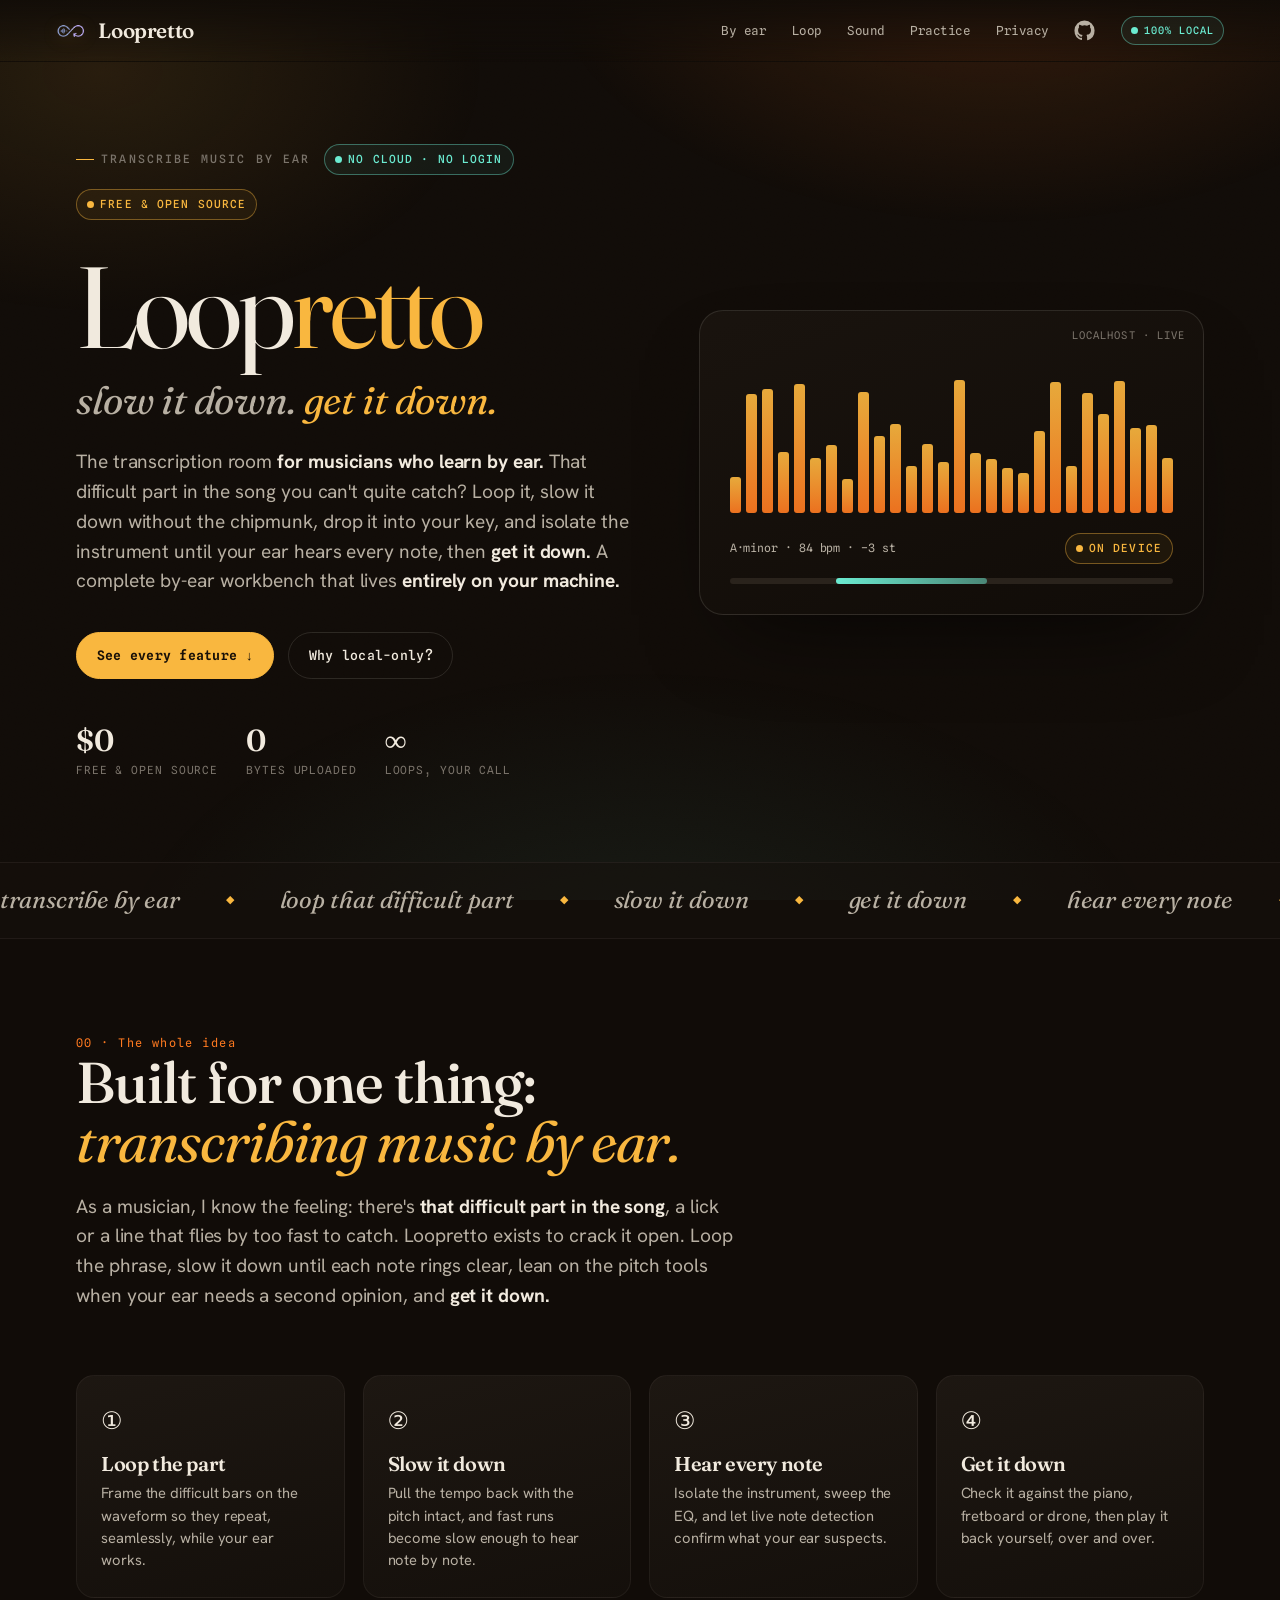
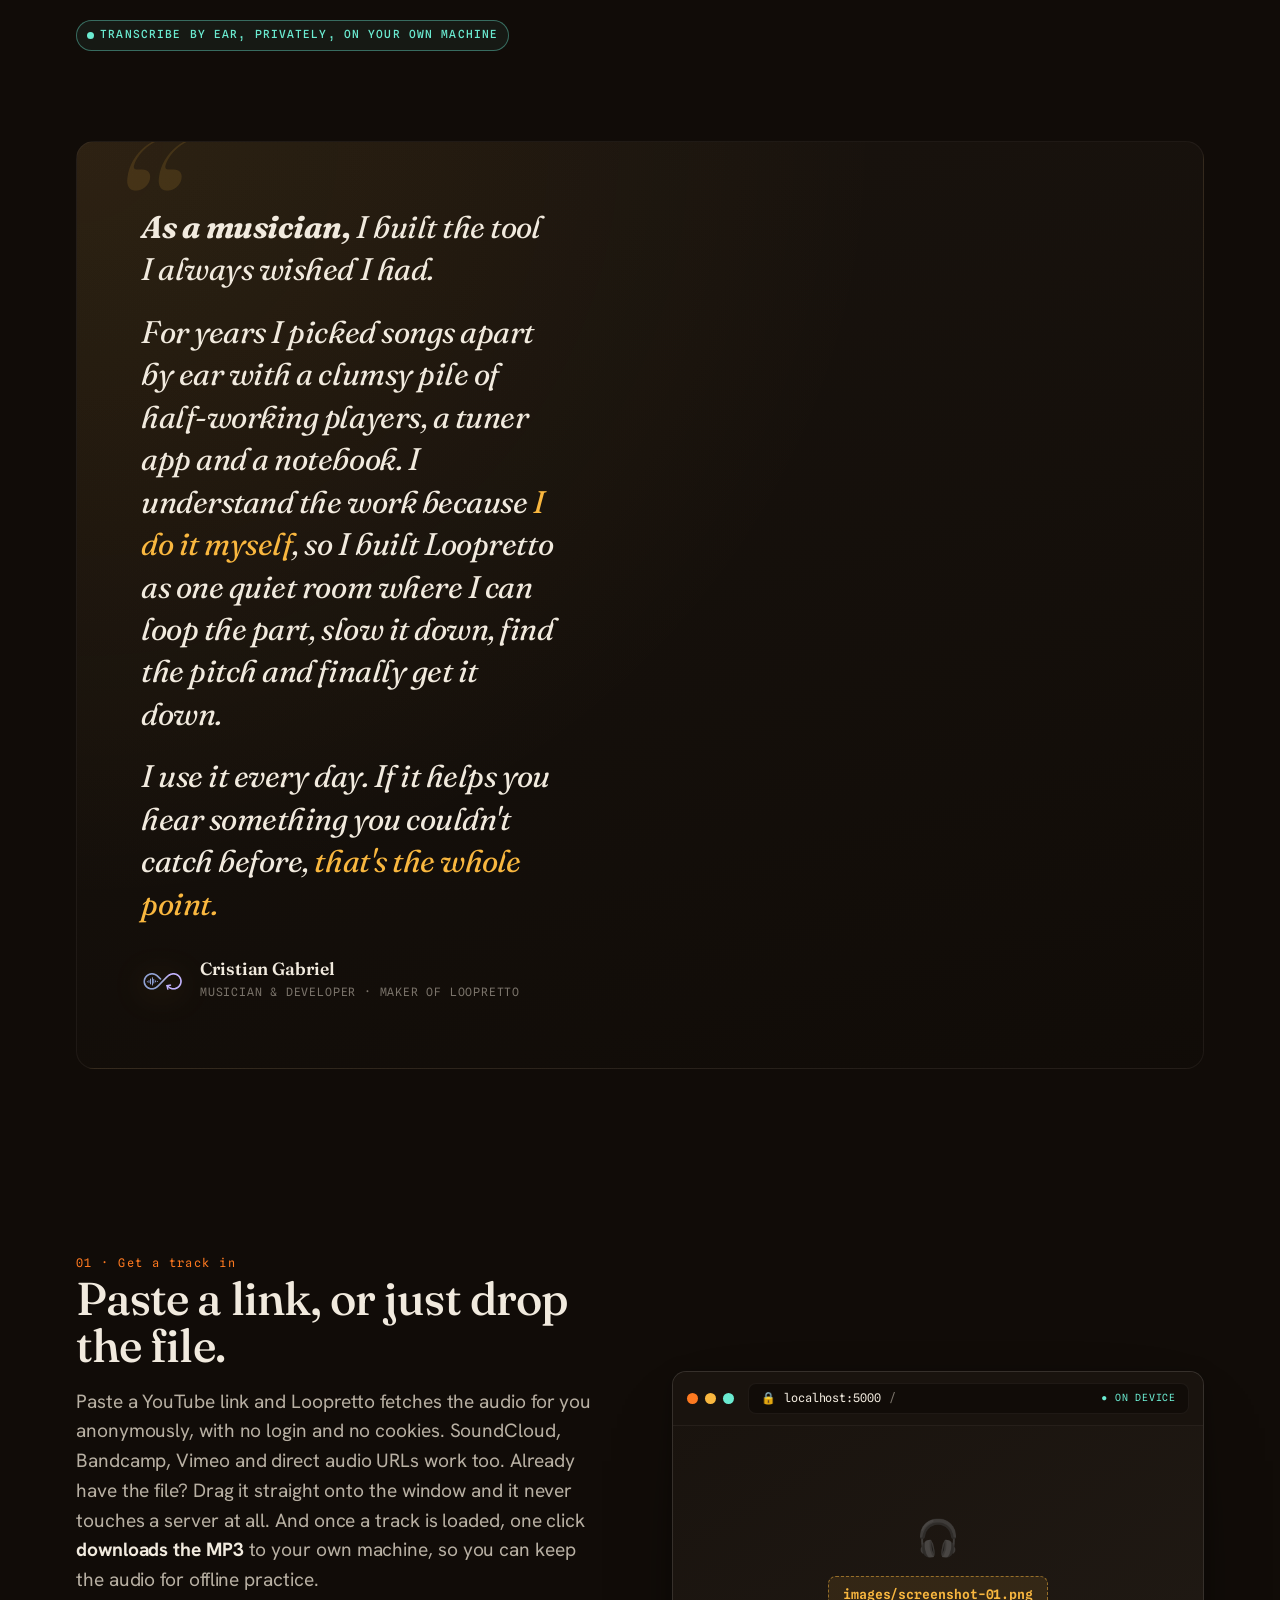
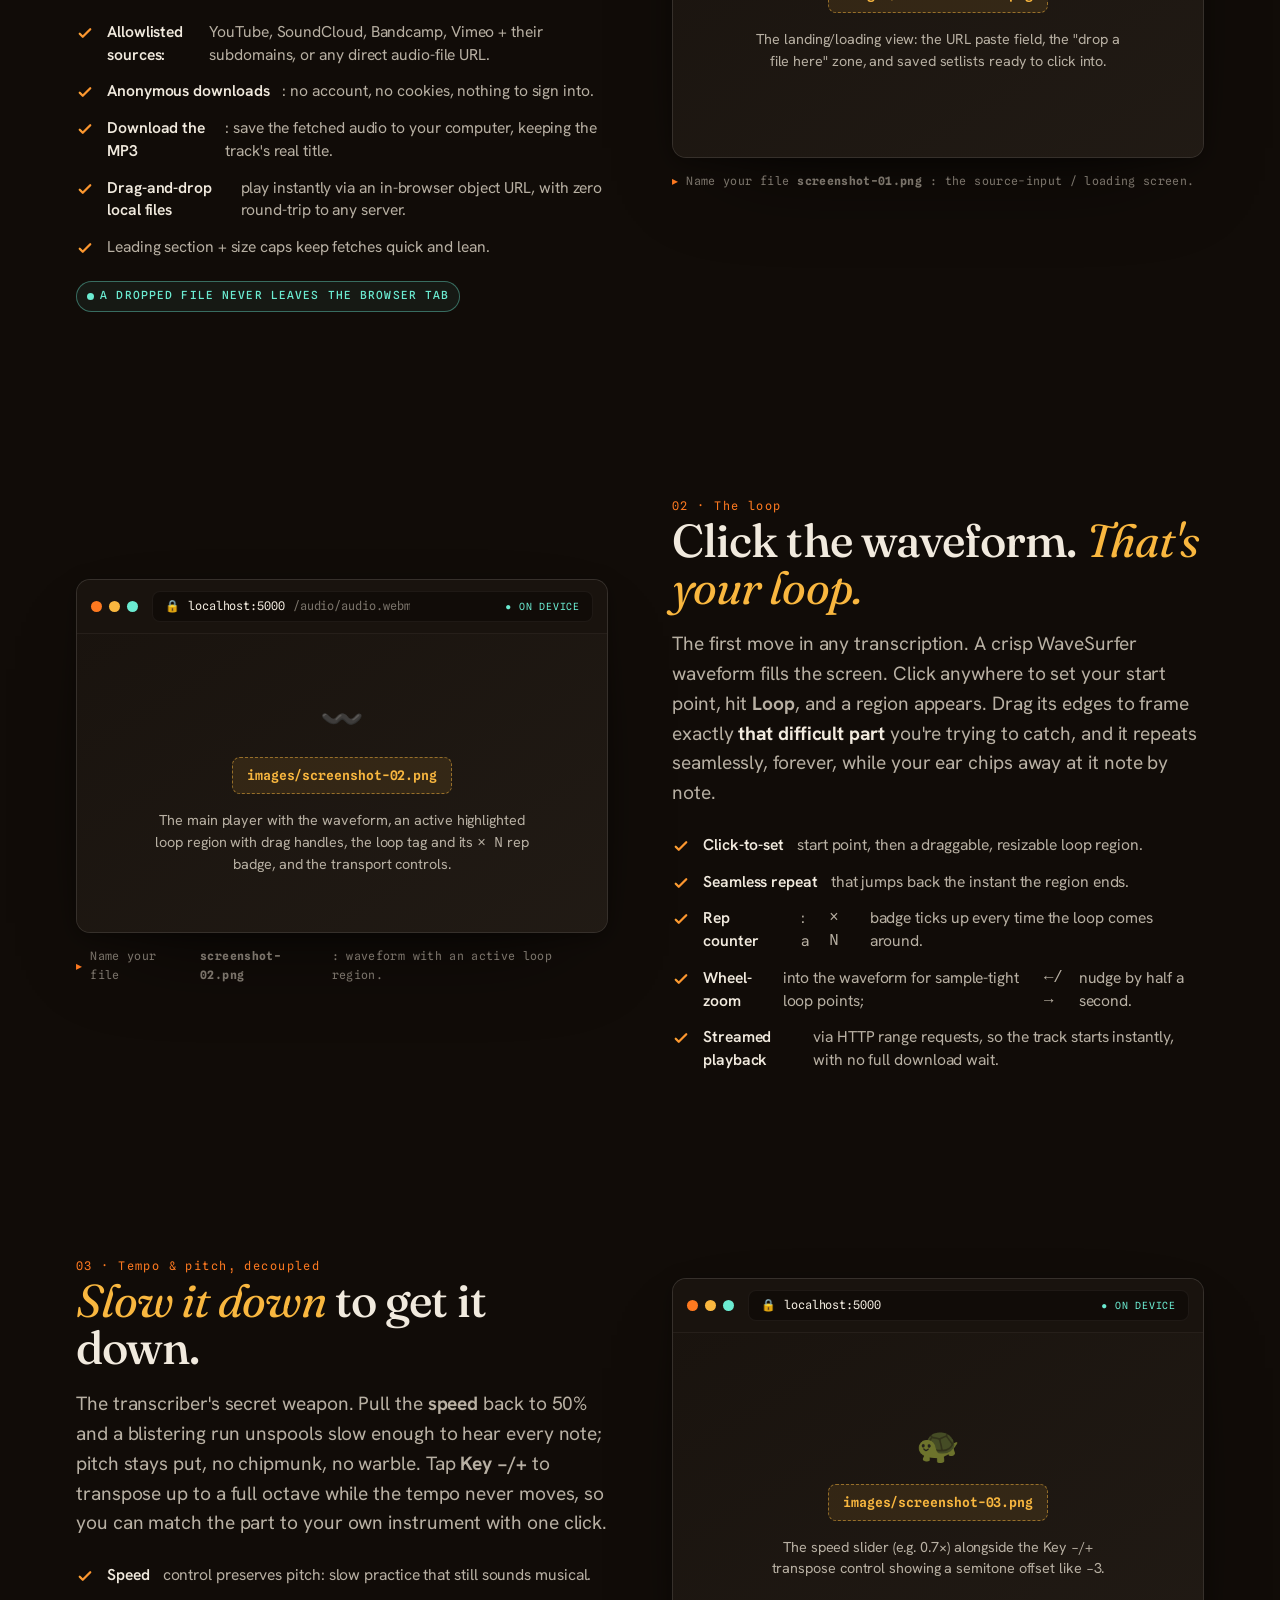
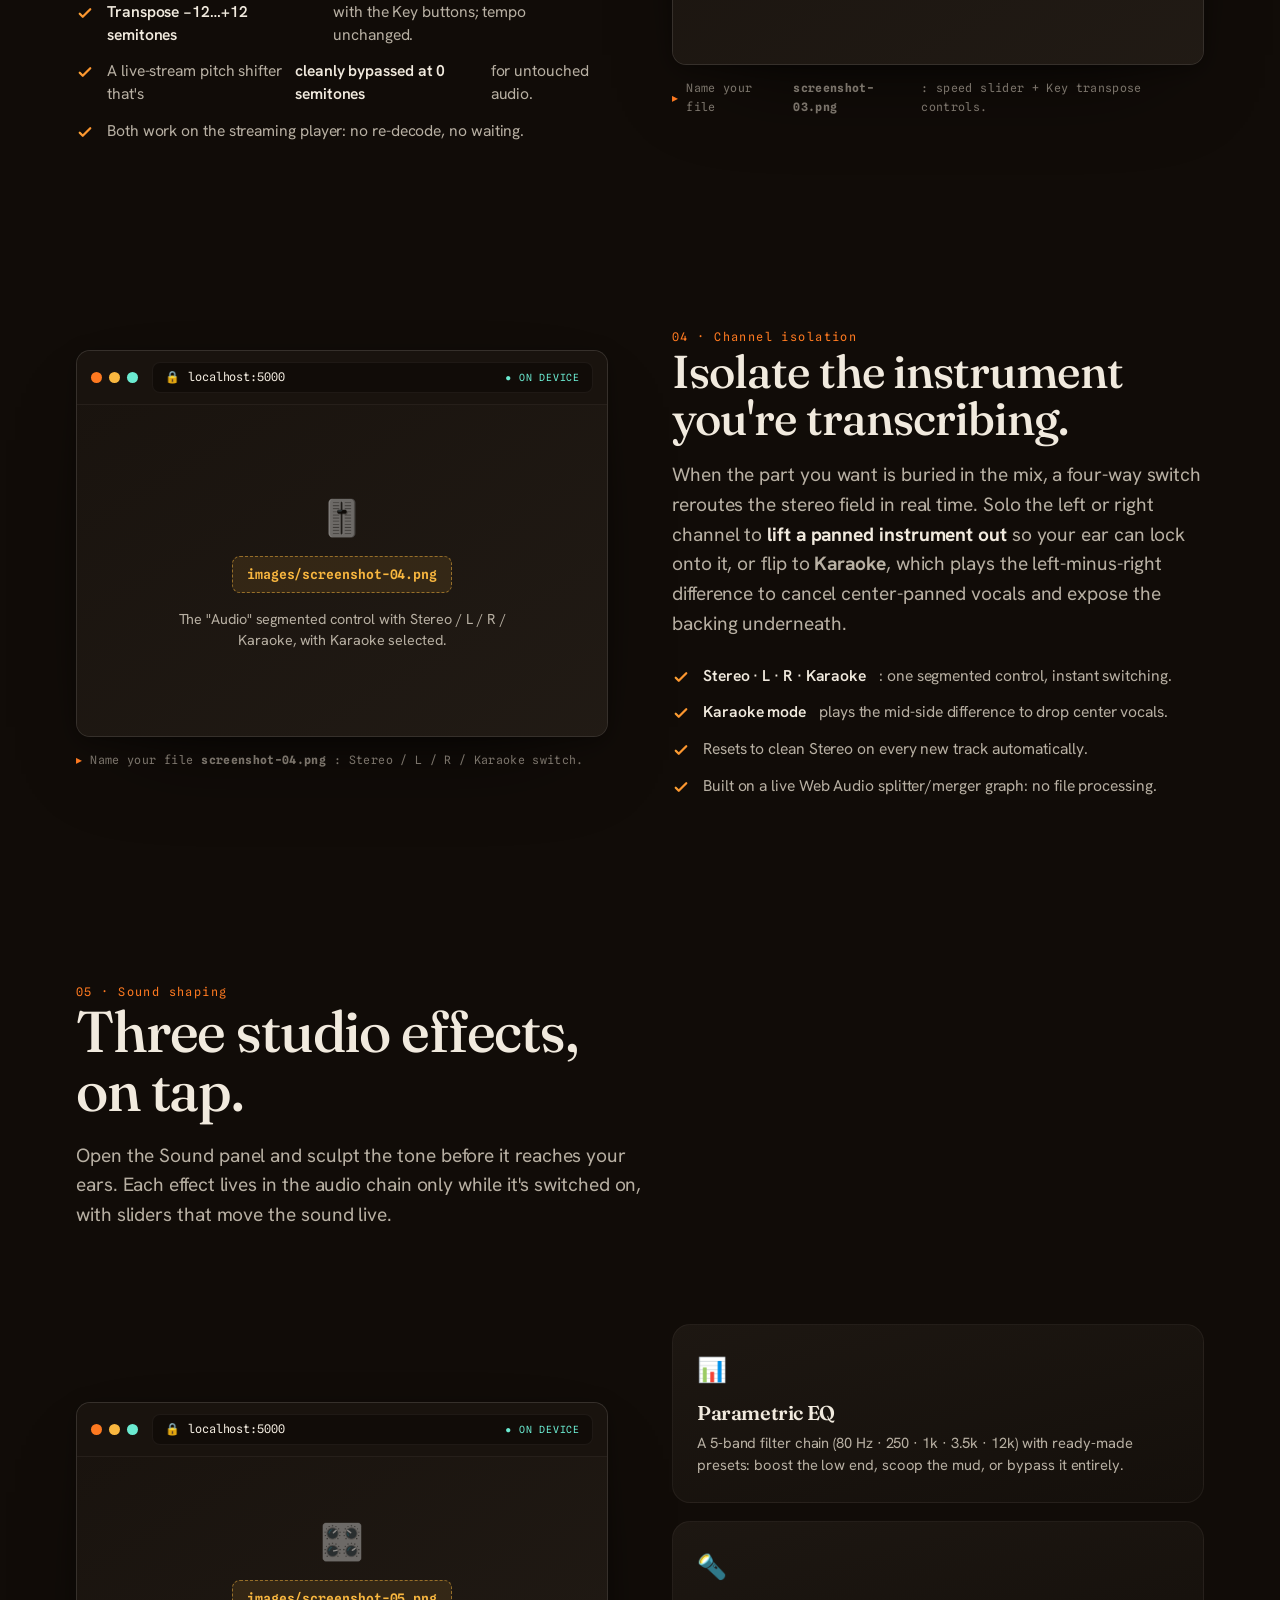
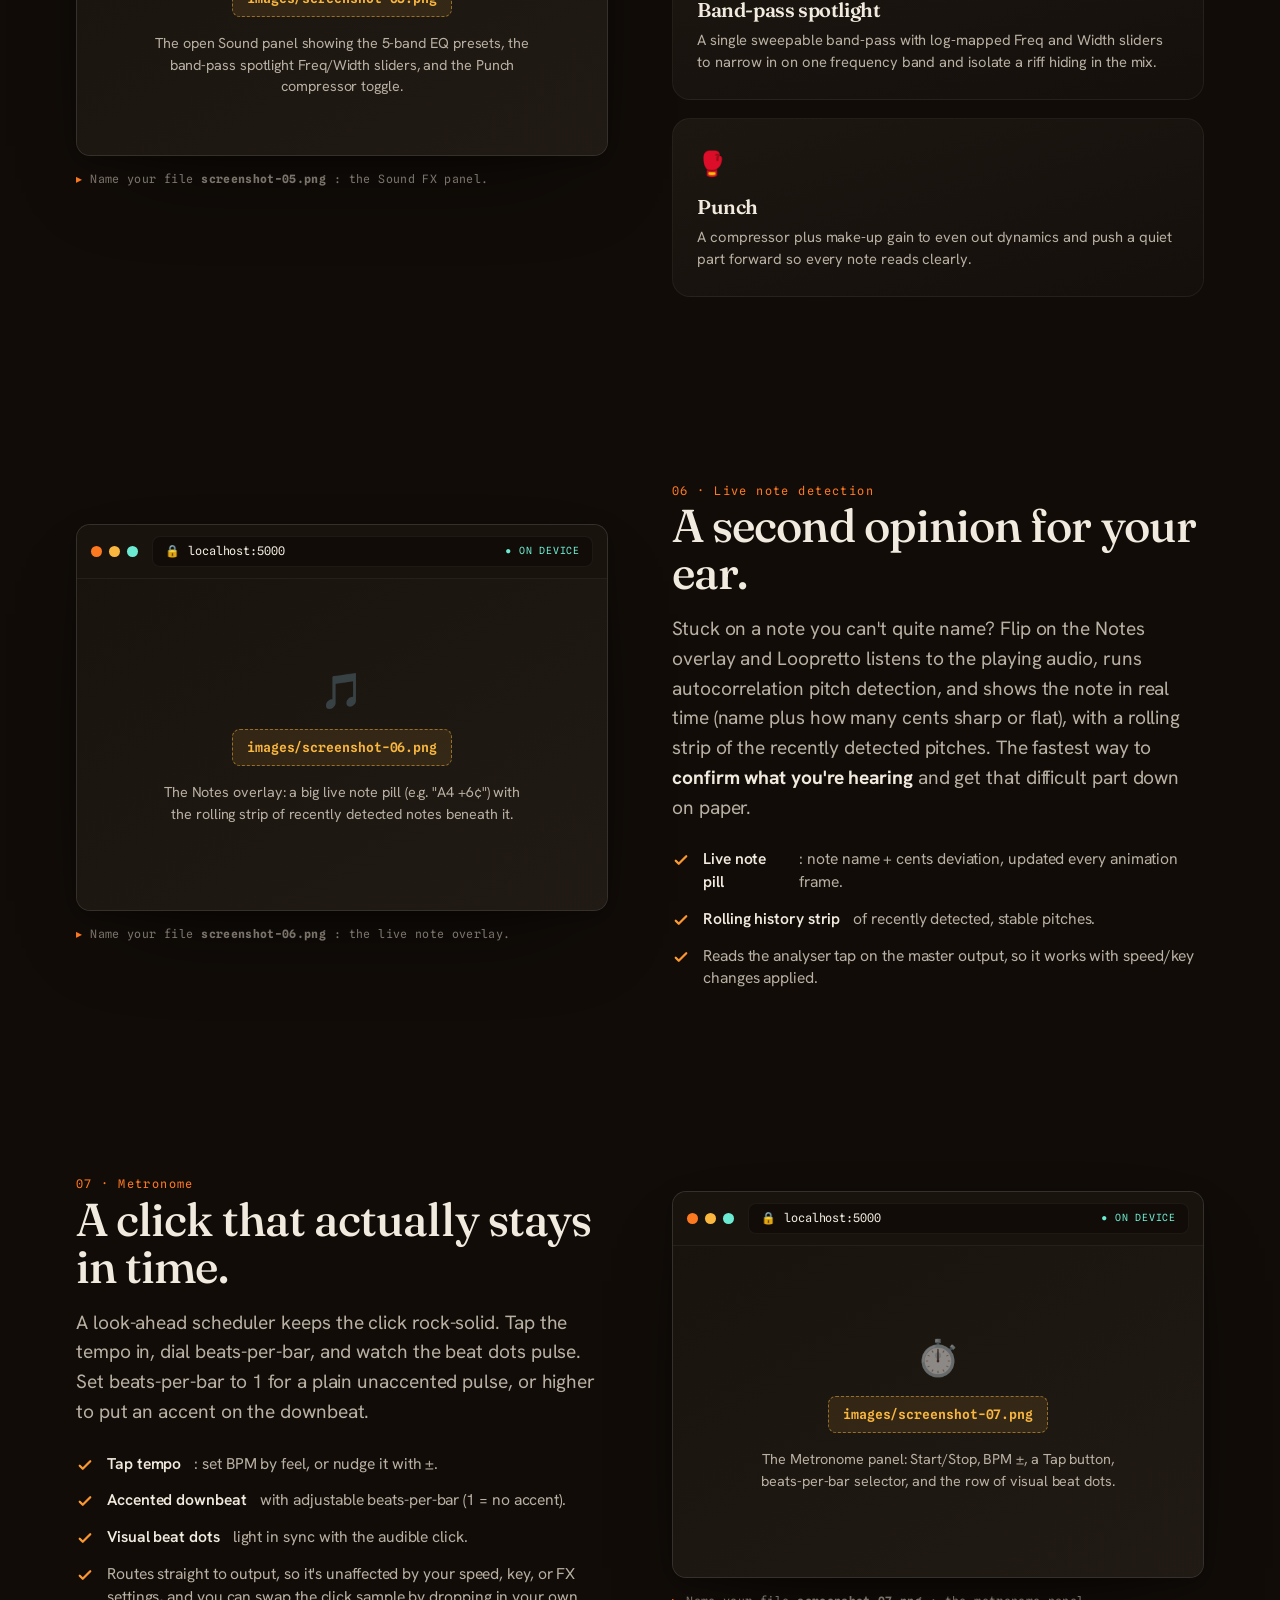
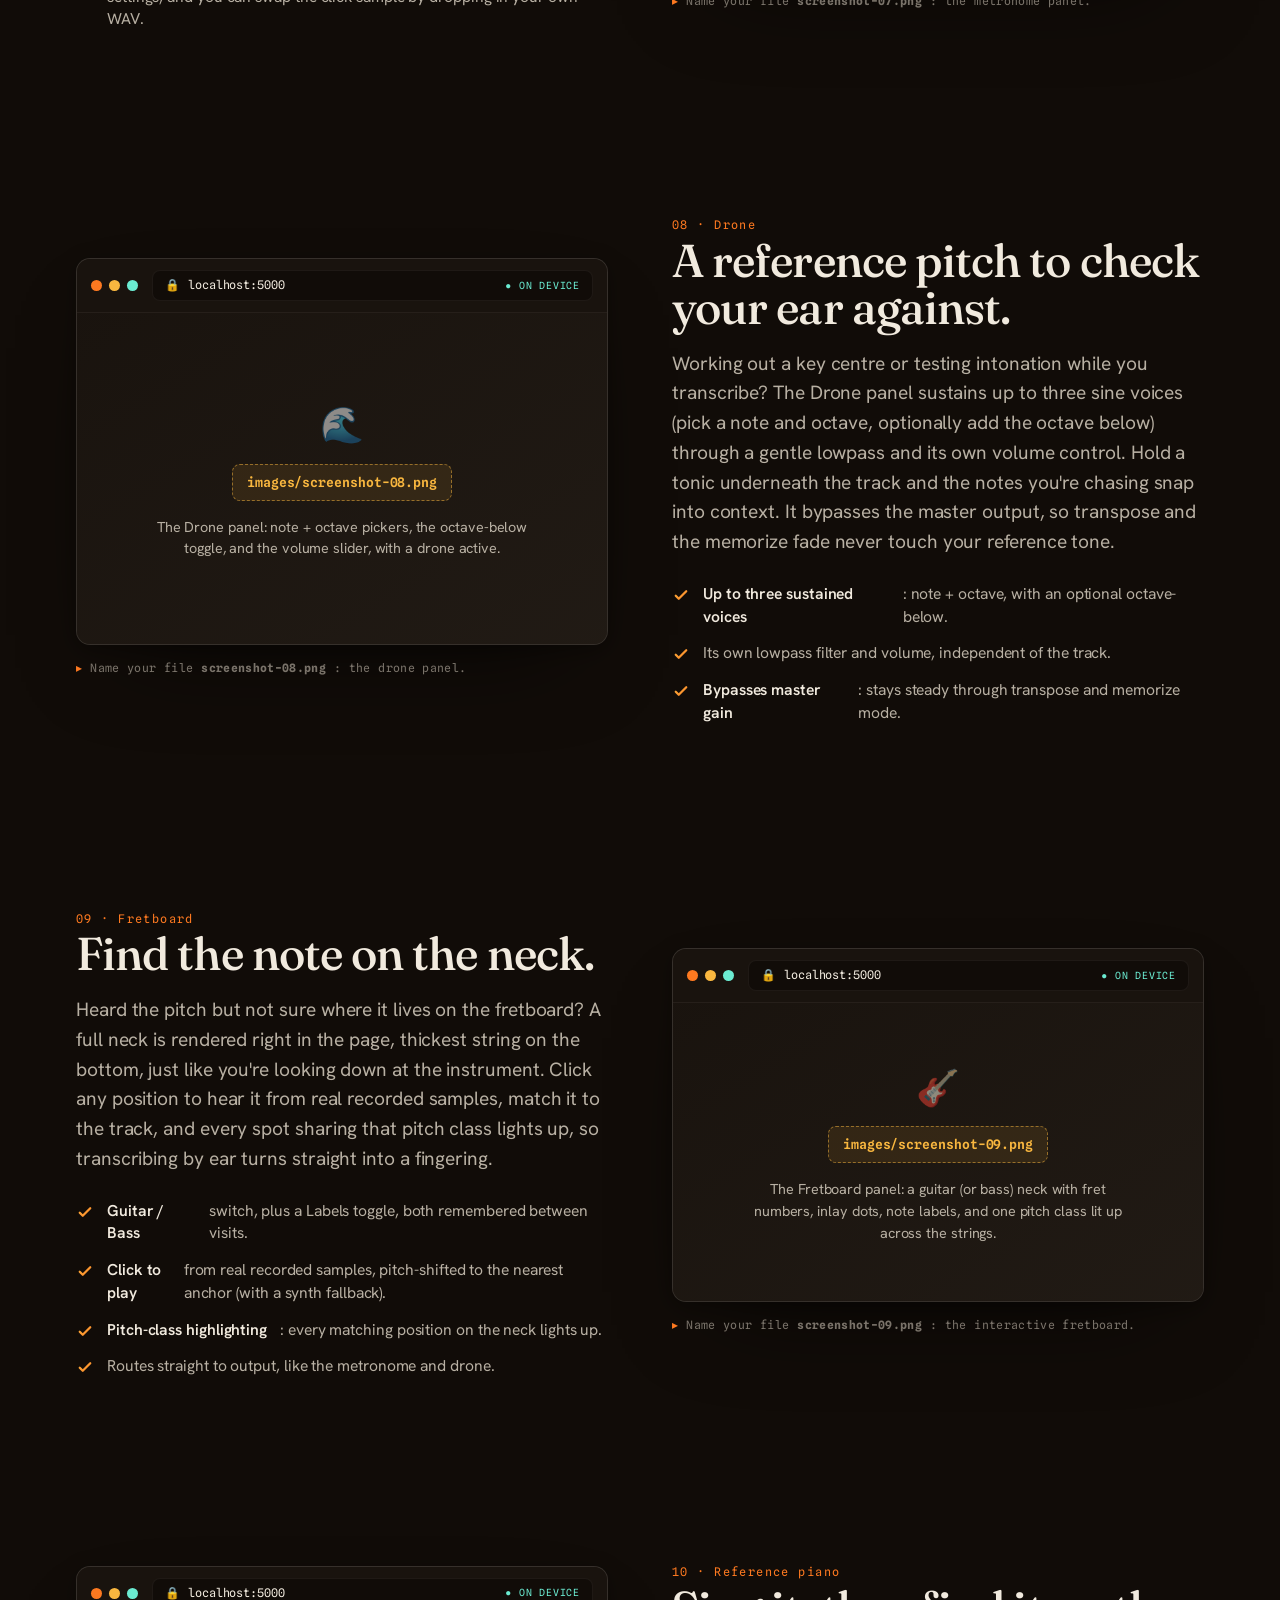
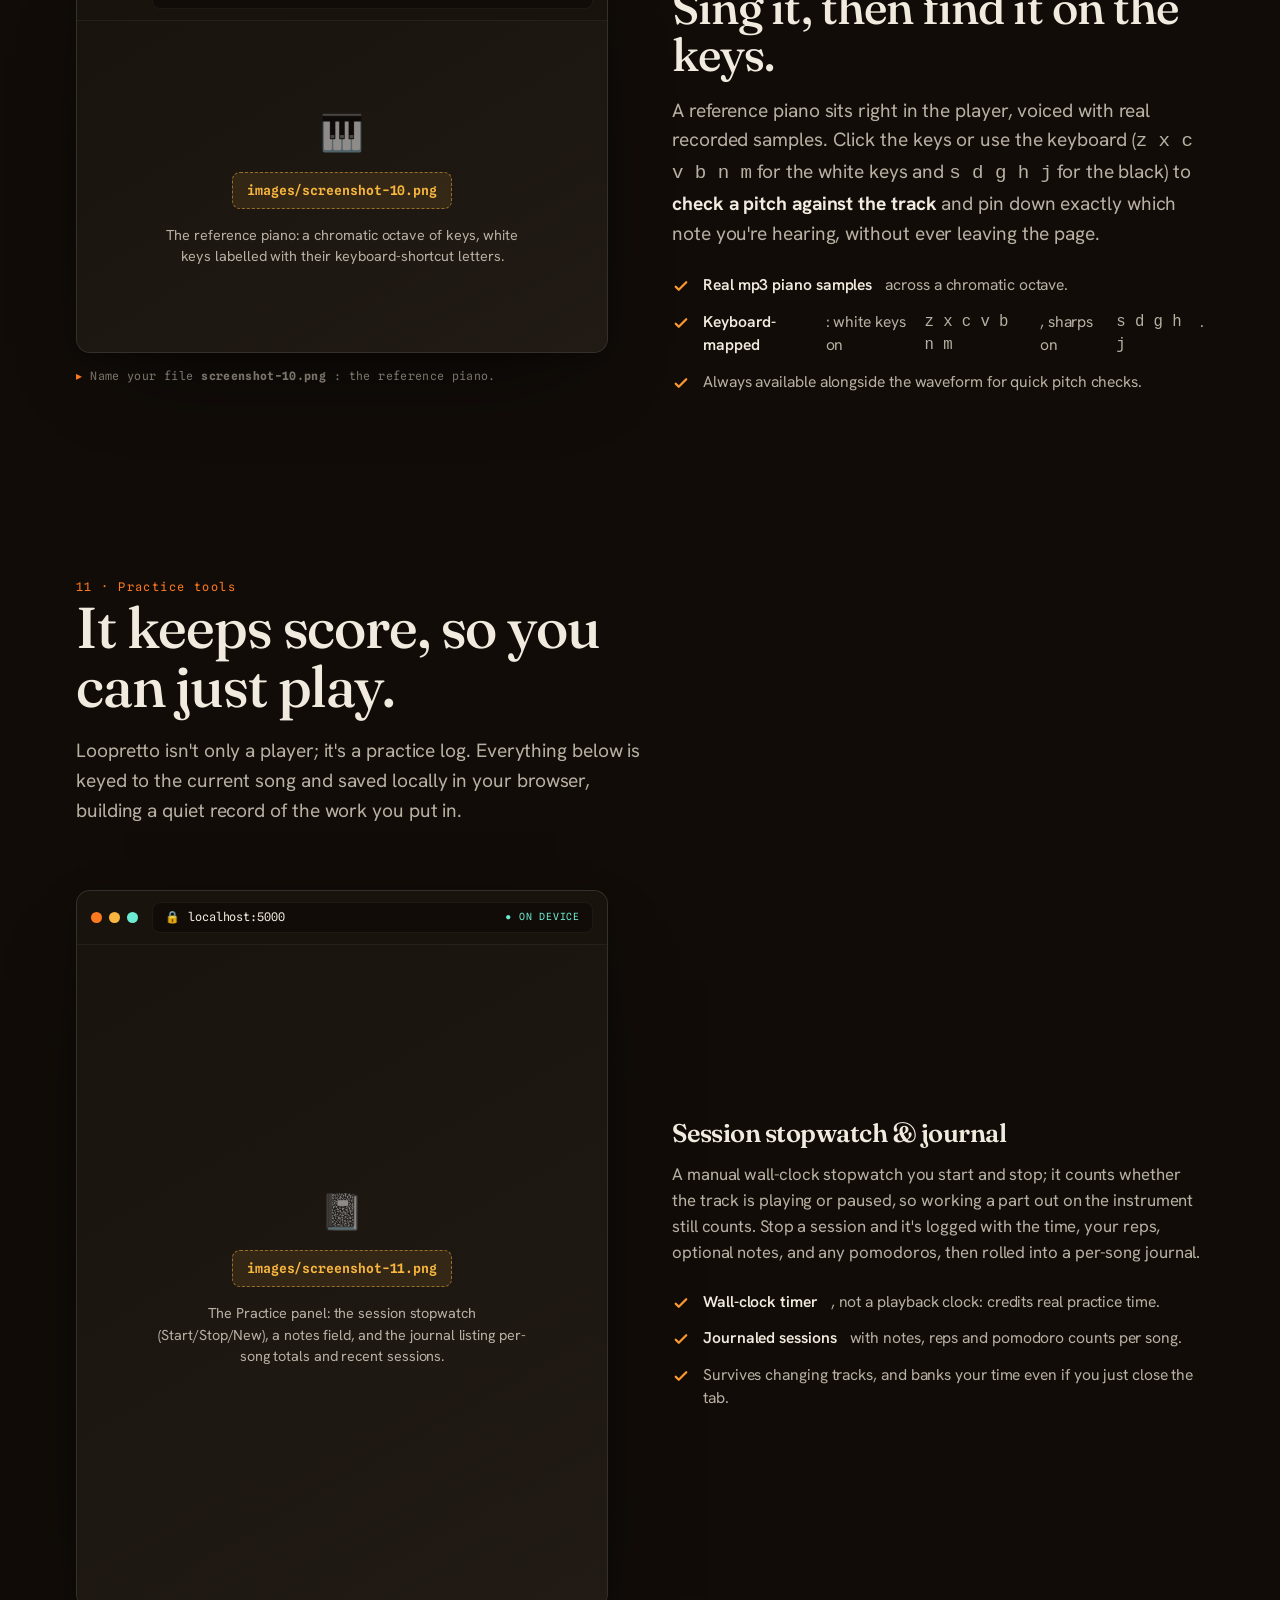
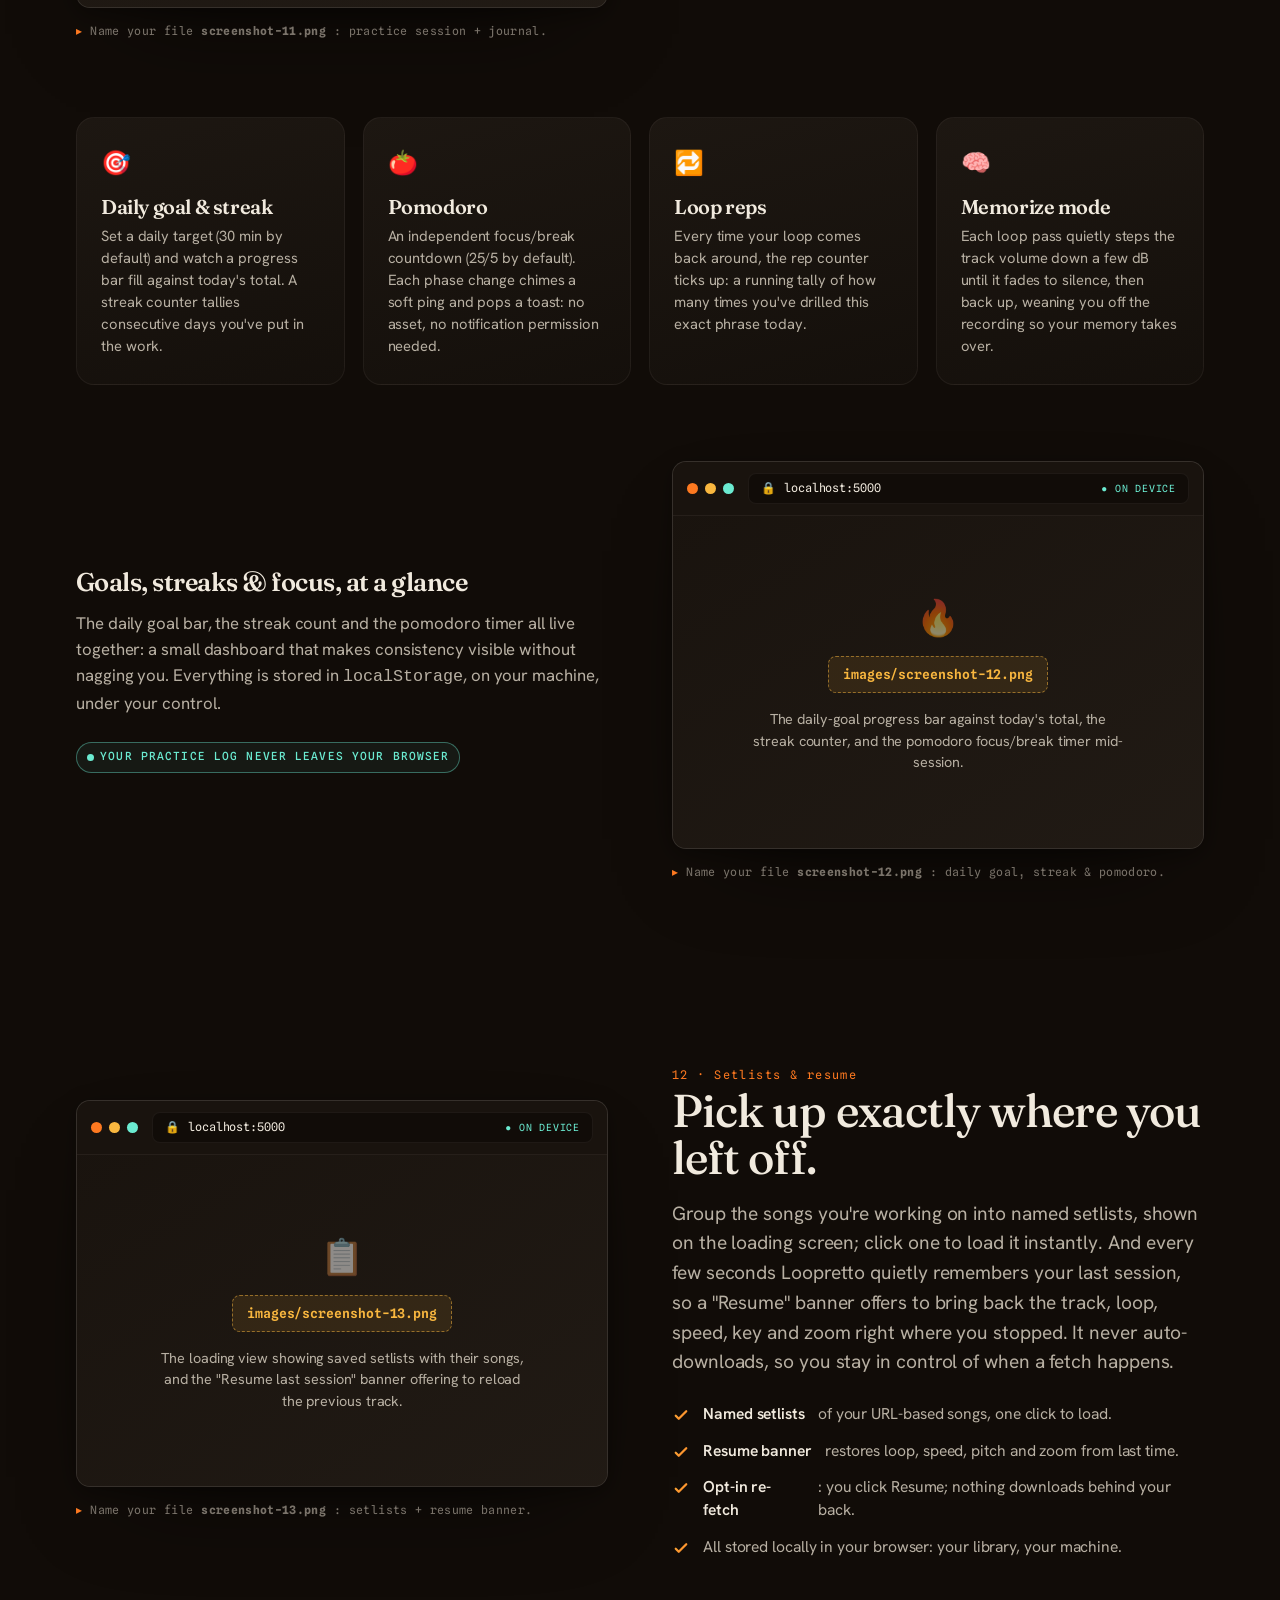
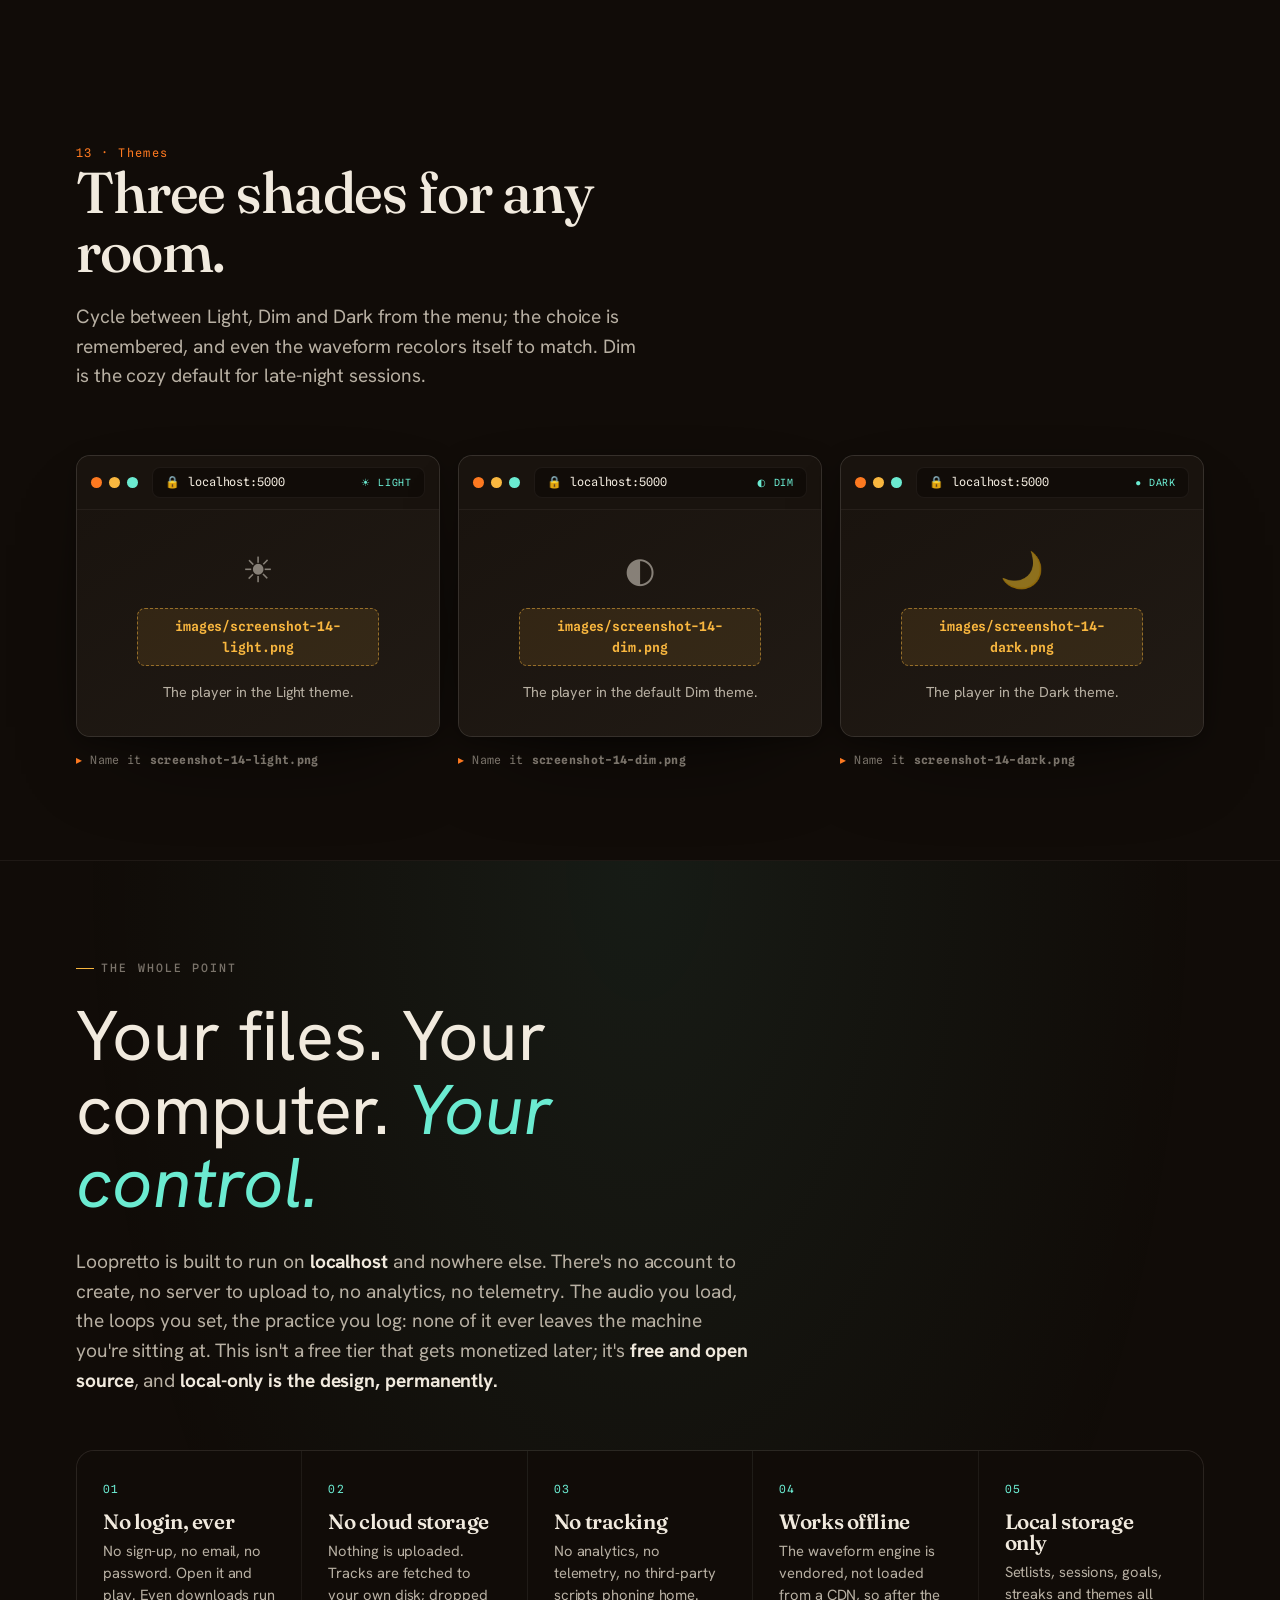
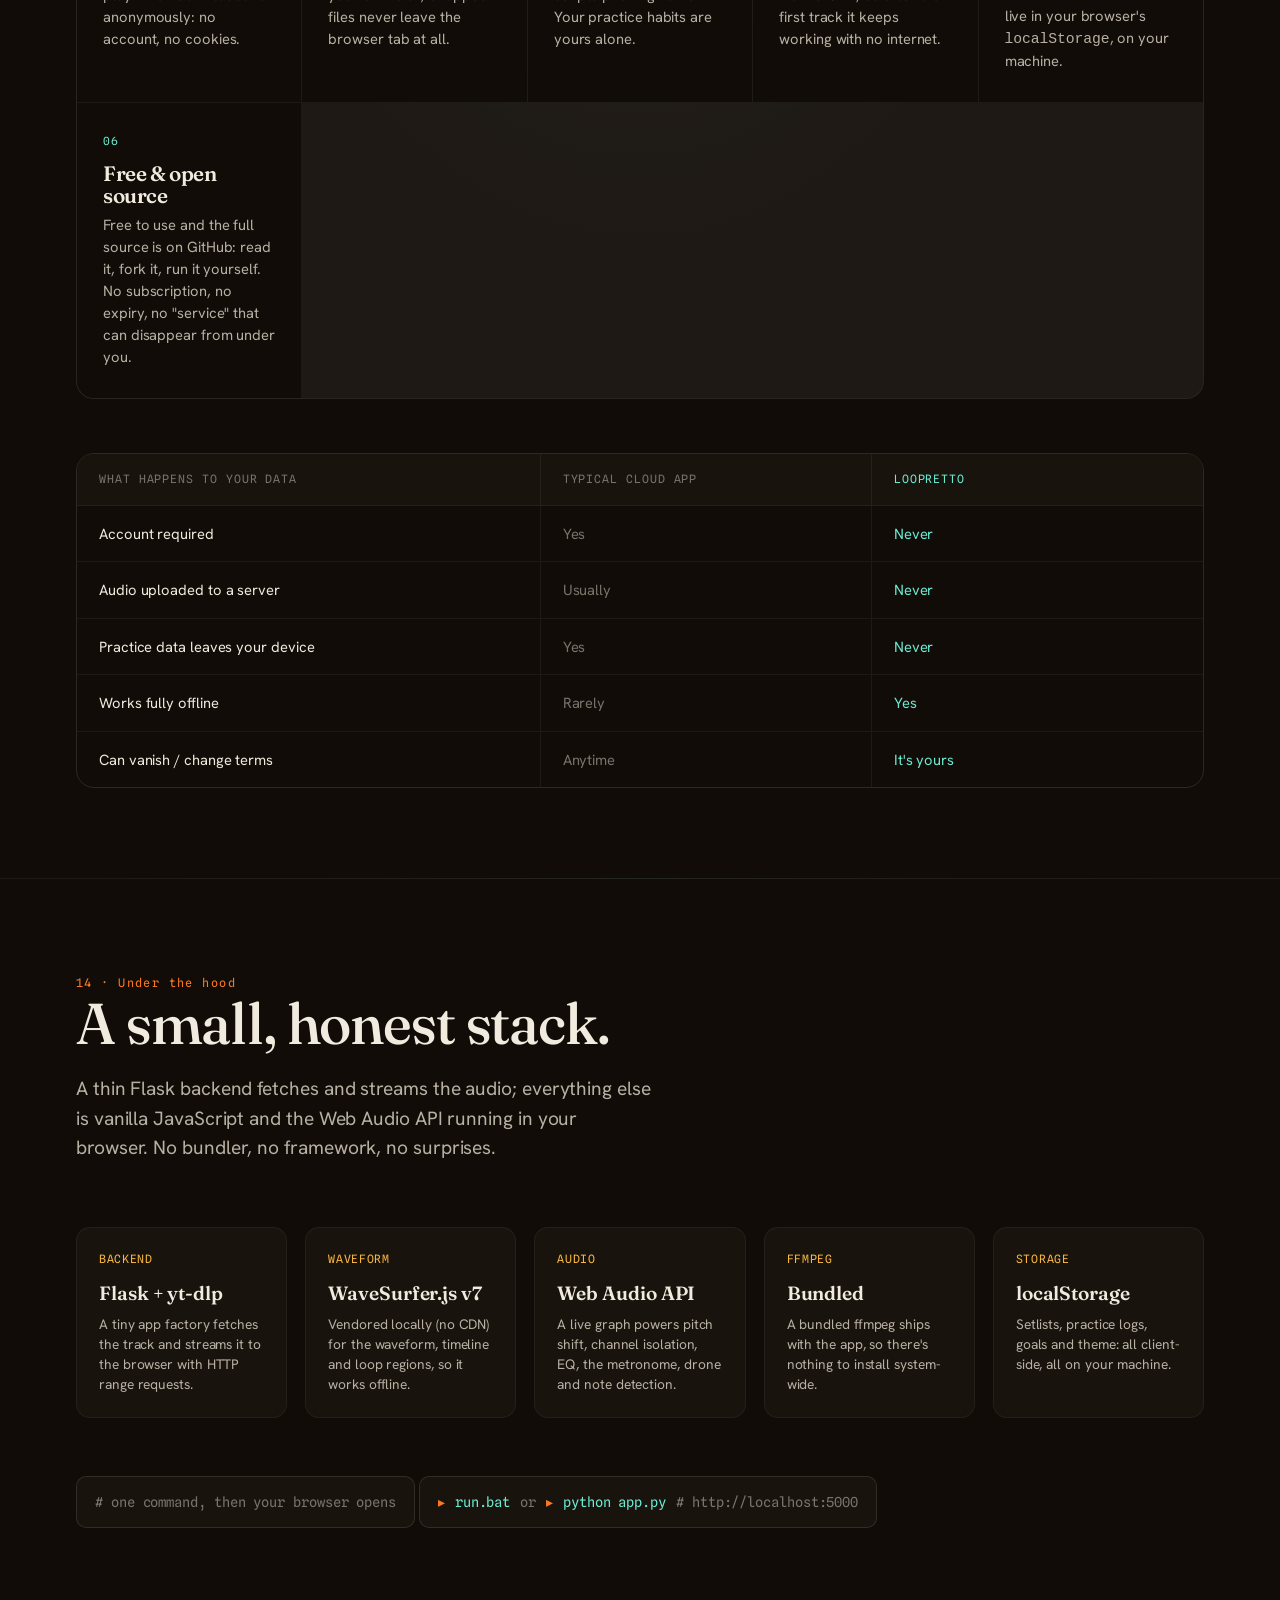
==== loopretto/index.html @ 681e1173 "fretboard and presentation page" ====
<!DOCTYPE html>
<html lang="en">
<head>
<meta charset="UTF-8" />
<meta name="viewport" content="width=device-width, initial-scale=1.0" />
<title>Loopretto · Transcribe music by ear. Slow it down, get it down.</title>
<meta name="description" content="Loopretto is a 100% local transcription room for musicians who learn by ear. Loop that difficult part in the song, slow it down without the chipmunk, isolate the instrument, check the pitch, and get it down. No login, no cloud, nothing leaves your machine." />
<link rel="icon" type="image/png" href="images/favicon.png" />

<!-- Fonts: distinctive editorial pairing -->
<link rel="preconnect" href="https://fonts.googleapis.com" />
<link rel="preconnect" href="https://fonts.gstatic.com" crossorigin />
<link href="https://fonts.googleapis.com/css2?family=Fraunces:ital,opsz,wght@0,9..144,300..900;1,9..144,400..700&family=Hanken+Grotesk:wght@400;500;600;700;800&family=Spline+Sans+Mono:wght@400;500;600&display=swap" rel="stylesheet" />

<style>
/* ============================================================
   LOOPRETTO - showcase
   Aesthetic: midnight analog studio. Warm near-black, bone
   cream type, sodium-amber + cool mint accents, grain, a
   recurring waveform motif. Editorial, asymmetric.
   ============================================================ */

:root{
  --bg:        oklch(0.158 0.012 64);
  --bg-2:      oklch(0.194 0.014 62);
  --surface:   oklch(0.225 0.015 64);
  --surface-2: oklch(0.262 0.016 66);
  --ink:       oklch(0.940 0.018 82);
  --ink-dim:   oklch(0.760 0.020 80);
  --ink-faint: oklch(0.560 0.016 76);
  --amber:     oklch(0.820 0.150 78);
  --ember:     oklch(0.720 0.185 48);
  --mint:      oklch(0.860 0.120 178);
  --line:      oklch(0.420 0.012 72 / 0.45);
  --line-soft: oklch(0.420 0.012 72 / 0.22);

  --maxw: 1240px;
  --r: 18px;
  --ease: cubic-bezier(.22,.61,.36,1);

  --font-display: "Fraunces", Georgia, serif;
  --font-body: "Hanken Grotesk", system-ui, sans-serif;
  --font-mono: "Spline Sans Mono", ui-monospace, monospace;
}

*{ box-sizing:border-box; margin:0; padding:0; }
html{ scroll-behavior:smooth; -webkit-text-size-adjust:100%; }
body{
  background:var(--bg);
  color:var(--ink);
  font-family:var(--font-body);
  font-size:clamp(16px,1.05vw,18px);
  line-height:1.6;
  font-weight:400;
  letter-spacing:-0.005em;
  overflow-x:hidden;
  -webkit-font-smoothing:antialiased;
}

/* ---- Atmosphere: warm glow + grain ---- */
body::before{
  content:"";
  position:fixed; inset:0; z-index:0; pointer-events:none;
  background:
    radial-gradient(60% 50% at 78% -5%, oklch(0.72 0.185 48 / 0.16), transparent 60%),
    radial-gradient(50% 45% at 8% 8%, oklch(0.82 0.15 78 / 0.10), transparent 60%),
    radial-gradient(70% 60% at 50% 110%, oklch(0.86 0.12 178 / 0.08), transparent 60%);
}
body::after{
  content:"";
  position:fixed; inset:0; z-index:1; pointer-events:none; opacity:0.05;
  background-image:url("data:image/svg+xml,%3Csvg xmlns='http://www.w3.org/2000/svg' width='140' height='140'%3E%3Cfilter id='n'%3E%3CfeTurbulence type='fractalNoise' baseFrequency='0.85' numOctaves='3' stitchTiles='stitch'/%3E%3C/filter%3E%3Crect width='100%25' height='100%25' filter='url(%23n)'/%3E%3C/svg%3E");
  mix-blend-mode:overlay;
}
main, header, footer, nav{ position:relative; z-index:2; }

::selection{ background:var(--amber); color:var(--bg); }

a{ color:inherit; text-decoration:none; }
img{ max-width:100%; display:block; }

.wrap{ width:100%; max-width:var(--maxw); margin-inline:auto; padding-inline:clamp(20px,5vw,56px); }

/* ============================================================
   Typographic helpers
   ============================================================ */
.tag{
  font-family:var(--font-mono);
  font-size:0.72rem; font-weight:500;
  letter-spacing:0.18em; text-transform:uppercase;
  color:var(--ink-faint);
  display:inline-flex; align-items:center; gap:0.6em;
}
.tag::before{
  content:""; width:1.6em; height:1px; background:var(--amber); display:inline-block;
}
h1,h2,h3{ font-family:var(--font-display); font-weight:500; line-height:1.02; letter-spacing:-0.02em; }
.display{
  font-size:clamp(3rem, 9vw, 7.5rem);
  font-weight:400;
  font-optical-sizing:auto;
  letter-spacing:-0.035em;
}
.section-h{ font-size:clamp(2rem,4.6vw,3.6rem); font-weight:500; }
.lede{ font-size:clamp(1.05rem,1.5vw,1.32rem); color:var(--ink-dim); max-width:60ch; line-height:1.55; }
em.it{ font-style:italic; color:var(--amber); }
.serif-accent{ font-family:var(--font-display); font-style:italic; font-weight:400; }

/* ============================================================
   Local-only badge - the recurring signature
   ============================================================ */
.local-badge{
  display:inline-flex; align-items:center; gap:0.55em;
  font-family:var(--font-mono); font-size:0.7rem; font-weight:500;
  letter-spacing:0.1em; text-transform:uppercase;
  color:var(--mint);
  border:1px solid oklch(0.86 0.12 178 / 0.4);
  background:oklch(0.86 0.12 178 / 0.06);
  padding:0.5em 0.9em; border-radius:999px;
  white-space:nowrap;
}
.local-badge .dot{
  width:7px; height:7px; border-radius:50%; background:var(--mint);
  box-shadow:0 0 0 0 oklch(0.86 0.12 178 / 0.6);
  animation:pulse 2.4s var(--ease) infinite;
}
@keyframes pulse{
  0%{ box-shadow:0 0 0 0 oklch(0.86 0.12 178 / 0.5); }
  70%{ box-shadow:0 0 0 8px oklch(0.86 0.12 178 / 0); }
  100%{ box-shadow:0 0 0 0 oklch(0.86 0.12 178 / 0); }
}
.local-badge.amber{
  color:var(--amber);
  border-color:oklch(0.82 0.15 78 / 0.4);
  background:oklch(0.82 0.15 78 / 0.06);
}
.local-badge.amber .dot{ background:var(--amber); animation:none; }

/* ============================================================
   Top nav
   ============================================================ */
nav.topnav{
  position:fixed; top:0; left:0; right:0; z-index:60;
  display:flex; align-items:center; justify-content:space-between;
  padding:14px clamp(20px,5vw,56px);
  backdrop-filter:blur(12px);
  background:linear-gradient(to bottom, oklch(0.158 0.012 64 / 0.86), oklch(0.158 0.012 64 / 0));
  transition:background .4s var(--ease), border-color .4s var(--ease);
  border-bottom:1px solid transparent;
}
nav.topnav.scrolled{
  background:oklch(0.158 0.012 64 / 0.9);
  border-bottom:1px solid var(--line-soft);
}
.brand{ display:flex; align-items:center; gap:0.6em; font-family:var(--font-display); font-size:1.3rem; font-weight:600; letter-spacing:-0.02em; }
.brand .glyph{ display:inline-flex; }
.navlinks{ display:flex; align-items:center; gap:clamp(14px,2vw,30px); }
.navlinks a{ font-family:var(--font-mono); font-size:0.78rem; letter-spacing:0.04em; color:var(--ink-dim); transition:color .2s; }
.navlinks a:hover{ color:var(--ink); }
.navlinks .local-badge{ font-size:0.64rem; }
@media(max-width:760px){ .navlinks a:not(.local-badge){ display:none; } }

/* brand logo + nav icon links */
.brand-logo{ width:30px; height:30px; object-fit:contain; display:block; filter:drop-shadow(0 2px 8px oklch(0.82 0.15 78 / 0.25)); }
.icon-link{ display:inline-flex; color:var(--ink-dim); transition:color .2s, transform .2s var(--ease); }
.icon-link svg{ width:21px; height:21px; }
.icon-link:hover{ color:var(--amber); transform:translateY(-2px); }

/* ============================================================
   Hero
   ============================================================ */
.hero{ padding:clamp(120px,16vh,180px) 0 clamp(60px,9vh,110px); position:relative; }
.hero-grid{ display:grid; grid-template-columns:1.05fr 0.95fr; gap:clamp(30px,5vw,70px); align-items:center; }
@media(max-width:940px){ .hero-grid{ grid-template-columns:1fr; } }

.hero-kicker{ display:flex; flex-wrap:wrap; gap:14px; align-items:center; margin-bottom:28px; }
.hero-sub{ margin-top:26px; }
.hero-actions{ display:flex; flex-wrap:wrap; gap:14px; margin-top:36px; align-items:center; }

.btn{
  display:inline-flex; align-items:center; gap:0.6em;
  font-family:var(--font-mono); font-size:0.82rem; font-weight:500; letter-spacing:0.02em;
  padding:0.92em 1.5em; border-radius:999px; cursor:pointer; border:1px solid var(--line);
  transition:transform .25s var(--ease), background .25s, border-color .25s, color .25s;
}
.btn.primary{ background:var(--amber); color:oklch(0.18 0.02 64); border-color:var(--amber); font-weight:600; }
.btn.primary:hover{ transform:translateY(-2px); box-shadow:0 12px 40px oklch(0.82 0.15 78 / 0.28); }
.btn.ghost{ color:var(--ink); }
.btn.ghost:hover{ border-color:var(--ink); transform:translateY(-2px); }

.hero-meta{ display:flex; gap:28px; margin-top:46px; flex-wrap:wrap; }
.hero-meta .m{ }
.hero-meta .m b{ font-family:var(--font-display); font-size:1.9rem; font-weight:600; display:block; line-height:1; }
.hero-meta .m span{ font-family:var(--font-mono); font-size:0.7rem; letter-spacing:0.08em; text-transform:uppercase; color:var(--ink-faint); }

/* animated equalizer in hero side */
.eq-card{
  position:relative; border:1px solid var(--line); border-radius:24px; overflow:hidden;
  background:linear-gradient(160deg, var(--bg-2), var(--bg));
  padding:34px 30px 30px;
  box-shadow:0 40px 90px -40px oklch(0 0 0 / 0.7);
}
.eq-card .corner{ position:absolute; top:16px; right:18px; font-family:var(--font-mono); font-size:0.66rem; color:var(--ink-faint); letter-spacing:0.1em; }
.eq{ display:flex; align-items:flex-end; gap:5px; height:160px; margin-top:8px; }
.eq span{ flex:1; background:linear-gradient(to top, var(--ember), var(--amber)); border-radius:3px; opacity:0.92; animation:bar 1.4s var(--ease) infinite alternate; }
@keyframes bar{ from{ height:12%; } to{ height:96%; } }
.eq-foot{ display:flex; justify-content:space-between; margin-top:20px; align-items:center; }
.eq-foot .lbl{ font-family:var(--font-mono); font-size:0.72rem; color:var(--ink-dim); }
.loopbar{ height:6px; border-radius:6px; background:var(--surface-2); position:relative; margin-top:14px; overflow:hidden; }
.loopbar i{ position:absolute; top:0; bottom:0; left:24%; width:34%; background:linear-gradient(90deg,var(--mint),oklch(0.86 0.12 178 / 0.5)); border-radius:6px; animation:loop 3.2s var(--ease) infinite; }
@keyframes loop{ 0%{ left:24%; } 50%{ left:42%; } 100%{ left:24%; } }

/* ============================================================
   Marquee strip
   ============================================================ */
.strip{ border-block:1px solid var(--line-soft); overflow:hidden; padding:18px 0; background:oklch(0.18 0.013 63 / 0.5); }
.marquee{ display:flex; gap:46px; white-space:nowrap; width:max-content; animation:scroll 30s linear infinite; }
.marquee span{ font-family:var(--font-display); font-style:italic; font-size:1.5rem; color:var(--ink-dim); display:inline-flex; align-items:center; gap:46px; }
.marquee span::after{ content:"◆"; color:var(--amber); font-style:normal; font-size:0.7rem; }
@keyframes scroll{ to{ transform:translateX(-50%); } }

/* ============================================================
   Generic section
   ============================================================ */
section{ padding:clamp(70px,10vh,130px) 0; }
.feature{ }
.feature .head{ max-width:64ch; margin-bottom:clamp(36px,5vw,64px); }
.feature .head .lede{ margin-top:20px; }
.idx{ font-family:var(--font-mono); font-size:0.74rem; color:var(--ember); letter-spacing:0.12em; }

/* split layouts (alternating) */
.split{ display:grid; grid-template-columns:1fr 1fr; gap:clamp(34px,5vw,70px); align-items:center; }
.split.reverse .copy{ order:2; }
@media(max-width:900px){ .split{ grid-template-columns:1fr; } .split.reverse .copy{ order:0; } }

.copy h2{ font-size:clamp(1.8rem,3.6vw,2.9rem); margin-bottom:18px; }
.copy .lede{ margin-bottom:26px; }

/* feature bullet list */
.bullets{ list-style:none; display:flex; flex-direction:column; gap:14px; margin-top:8px; }
.bullets li{ display:flex; gap:13px; align-items:flex-start; font-size:0.98rem; color:var(--ink-dim); line-height:1.45; }
.bullets li::before{
  content:""; flex:none; width:18px; height:18px; margin-top:3px; border-radius:5px;
  background:
    linear-gradient(135deg, var(--amber), var(--ember));
  -webkit-mask:url("data:image/svg+xml,%3Csvg xmlns='http://www.w3.org/2000/svg' viewBox='0 0 24 24'%3E%3Cpath d='M5 13l4 4L19 7' fill='none' stroke='black' stroke-width='3' stroke-linecap='round' stroke-linejoin='round'/%3E%3C/svg%3E") center/contain no-repeat;
          mask:url("data:image/svg+xml,%3Csvg xmlns='http://www.w3.org/2000/svg' viewBox='0 0 24 24'%3E%3Cpath d='M5 13l4 4L19 7' fill='none' stroke='black' stroke-width='3' stroke-linecap='round' stroke-linejoin='round'/%3E%3C/svg%3E") center/contain no-repeat;
}
.bullets li b{ color:var(--ink); font-weight:600; }

.inline-note{ margin-top:22px; }

/* ============================================================
   Screenshot frame - browser chrome mockup
   The address bar literally reads localhost:5000 to drive
   home the "runs on your own machine" message.
   ============================================================ */
.frame{
  border:1px solid var(--line); border-radius:14px; overflow:hidden;
  background:var(--surface);
  box-shadow:0 40px 100px -50px oklch(0 0 0 / 0.85), 0 4px 20px oklch(0 0 0 / 0.3);
  transition:transform .5s var(--ease), box-shadow .5s var(--ease);
}
.frame:hover{ transform:translateY(-5px); box-shadow:0 56px 120px -50px oklch(0 0 0 / 0.9); }
.frame .bar{
  display:flex; align-items:center; gap:14px; padding:11px 14px;
  background:var(--bg-2); border-bottom:1px solid var(--line-soft);
}
.frame .dots{ display:flex; gap:7px; }
.frame .dots i{ width:11px; height:11px; border-radius:50%; display:block; }
.frame .dots i:nth-child(1){ background:var(--ember); }
.frame .dots i:nth-child(2){ background:var(--amber); }
.frame .dots i:nth-child(3){ background:var(--mint); }
.frame .addr{
  flex:1; display:flex; align-items:center; gap:8px;
  font-family:var(--font-mono); font-size:0.74rem; color:var(--ink-dim);
  background:var(--bg); border:1px solid var(--line-soft); border-radius:8px;
  padding:5px 12px; min-width:0;
}
.frame .addr .lock{ color:var(--mint); flex:none; }
.frame .addr .host{ color:var(--ink); }
.frame .addr .tail{ color:var(--ink-faint); overflow:hidden; text-overflow:ellipsis; white-space:nowrap; }
.frame .addr .badge-mini{ margin-left:auto; font-size:0.62rem; color:var(--mint); letter-spacing:0.08em; flex:none; }

/* the actual screenshot placeholder */
.shot{ position:relative; aspect-ratio:16/10; background:linear-gradient(150deg,var(--bg-2),var(--surface)); display:flex; flex-direction:column; align-items:center; justify-content:center; gap:16px; text-align:center; padding:30px; }
.shot img{ position:absolute; inset:0; width:100%; height:100%; object-fit:cover; }
/* placeholder content shows when image missing/transparent, sits behind img */
.shot .ph{ position:relative; z-index:0; max-width:80%; }
.shot .ph .filename{
  font-family:var(--font-mono); font-size:0.82rem; font-weight:600; color:var(--amber);
  background:oklch(0.82 0.15 78 / 0.1); border:1px dashed oklch(0.82 0.15 78 / 0.5);
  padding:7px 14px; border-radius:8px; display:inline-block; margin-bottom:16px;
}
.shot .ph .desc{ font-size:0.9rem; color:var(--ink-dim); line-height:1.5; }
.shot .ph .icon{ font-size:2.2rem; margin-bottom:10px; opacity:0.5; }

.frame.tall .shot{ aspect-ratio:4/5; }
.frame.wide .shot{ aspect-ratio:16/9; }

.shot-cap{ font-family:var(--font-mono); font-size:0.72rem; color:var(--ink-faint); margin-top:14px; letter-spacing:0.03em; display:flex; align-items:center; gap:8px; }
.shot-cap::before{ content:"▸"; color:var(--ember); }

/* ============================================================
   Feature card grid (for clustered features)
   ============================================================ */
.cards{ display:grid; grid-template-columns:repeat(auto-fit,minmax(260px,1fr)); gap:18px; margin-top:30px; }
.card{
  border:1px solid var(--line-soft); border-radius:var(--r); padding:26px 24px;
  background:linear-gradient(165deg, oklch(0.21 0.014 64), oklch(0.175 0.012 64));
  transition:border-color .3s, transform .3s var(--ease);
}
.card:hover{ border-color:var(--line); transform:translateY(-4px); }
.card .ic{ font-size:1.5rem; margin-bottom:14px; display:block; }
.card h3{ font-size:1.25rem; margin-bottom:8px; font-weight:600; }
.card p{ font-size:0.92rem; color:var(--ink-dim); line-height:1.5; }
.card .kbd{ font-family:var(--font-mono); font-size:0.72rem; color:var(--amber); margin-top:12px; display:inline-block; border:1px solid var(--line); border-radius:6px; padding:3px 8px; }

/* ============================================================
   Privacy section - the manifesto
   ============================================================ */
.privacy{ background:
    radial-gradient(80% 120% at 50% 0%, oklch(0.86 0.12 178 / 0.07), transparent 55%);
  border-block:1px solid var(--line-soft);
}
.privacy .big{ font-size:clamp(2.2rem,5.5vw,4.4rem); font-weight:400; max-width:18ch; line-height:1.04; }
.privacy .big em{ font-style:italic; color:var(--mint); }
.privacy-grid{ display:grid; grid-template-columns:repeat(auto-fit,minmax(220px,1fr)); gap:1px; margin-top:54px; background:var(--line-soft); border:1px solid var(--line-soft); border-radius:var(--r); overflow:hidden; }
.pv{ background:var(--bg); padding:30px 26px; }
.pv .n{ font-family:var(--font-mono); font-size:0.7rem; color:var(--mint); letter-spacing:0.1em; }
.pv h3{ font-size:1.3rem; margin:12px 0 8px; font-weight:600; }
.pv p{ font-size:0.92rem; color:var(--ink-dim); line-height:1.5; }

/* compare table */
.compare{ margin-top:54px; border:1px solid var(--line); border-radius:var(--r); overflow:hidden; }
.compare .row{ display:grid; grid-template-columns:1.4fr 1fr 1fr; }
.compare .row > div{ padding:16px 22px; border-bottom:1px solid var(--line-soft); font-size:0.92rem; display:flex; align-items:center; gap:8px; }
.compare .row:last-child > div{ border-bottom:none; }
.compare .head-row > div{ font-family:var(--font-mono); font-size:0.72rem; letter-spacing:0.08em; text-transform:uppercase; color:var(--ink-faint); background:var(--bg-2); }
.compare .head-row .you{ color:var(--mint); }
.compare .feat{ color:var(--ink); }
.compare .yes{ color:var(--mint); }
.compare .no{ color:var(--ink-faint); }
.compare .row > div:first-child{ border-right:1px solid var(--line-soft); }
.compare .row > div:nth-child(2){ border-right:1px solid var(--line-soft); }
@media(max-width:640px){ .compare .row{ grid-template-columns:1.4fr 0.7fr 0.7fr; } .compare .row > div{ padding:12px 14px; font-size:0.82rem; } }

/* ============================================================
   Tech section
   ============================================================ */
.tech{ }
.tech-grid{ display:grid; grid-template-columns:repeat(auto-fit,minmax(170px,1fr)); gap:18px; margin-top:40px; }
.chip{ border:1px solid var(--line-soft); border-radius:14px; padding:22px; background:var(--bg-2); }
.chip .t{ font-family:var(--font-mono); font-size:0.72rem; color:var(--amber); letter-spacing:0.06em; }
.chip h4{ font-family:var(--font-display); font-size:1.2rem; font-weight:600; margin:10px 0 6px; }
.chip p{ font-size:0.86rem; color:var(--ink-dim); line-height:1.45; }

/* ============================================================
   Footer / CTA
   ============================================================ */
footer{ border-top:1px solid var(--line-soft); padding:clamp(70px,10vh,120px) 0 60px; }
.cta{ text-align:center; max-width:760px; margin-inline:auto; }
.cta h2{ font-size:clamp(2.2rem,6vw,4.2rem); margin-bottom:22px; }
.cta .lede{ margin-inline:auto; margin-bottom:36px; }
.foot-logo{ width:64px; height:64px; object-fit:contain; margin:0 auto 22px; display:block; filter:drop-shadow(0 6px 24px oklch(0.82 0.15 78 / 0.3)); }

/* link buttons row (website / github / coffee) */
.links-row{ display:flex; flex-wrap:wrap; gap:14px; justify-content:center; margin-top:30px; }
.link-btn{
  display:inline-flex; align-items:center; gap:0.6em;
  font-family:var(--font-mono); font-size:0.8rem; font-weight:500; letter-spacing:0.01em;
  padding:0.8em 1.3em; border-radius:999px; border:1px solid var(--line);
  color:var(--ink); background:var(--bg-2);
  transition:transform .25s var(--ease), border-color .25s, color .25s, background .25s, box-shadow .25s;
}
.link-btn svg{ width:18px; height:18px; }
.link-btn:hover{ transform:translateY(-3px); border-color:var(--amber); }
.link-btn.web:hover{ color:var(--mint); border-color:oklch(0.86 0.12 178 / 0.6); box-shadow:0 12px 30px -14px oklch(0.86 0.12 178 / 0.5); }
.link-btn.gh:hover{ color:var(--ink); box-shadow:0 12px 30px -14px oklch(0 0 0 / 0.6); }
.link-btn.coffee{ background:var(--amber); color:oklch(0.18 0.02 64); border-color:var(--amber); font-weight:600; }
.link-btn.coffee:hover{ color:oklch(0.18 0.02 64); box-shadow:0 14px 36px -12px oklch(0.82 0.15 78 / 0.6); }

.foot-bottom{ display:flex; justify-content:space-between; align-items:center; gap:20px; flex-wrap:wrap; margin-top:80px; padding-top:30px; border-top:1px solid var(--line-soft); font-family:var(--font-mono); font-size:0.74rem; color:var(--ink-faint); }
.foot-bottom .l{ display:flex; gap:22px; flex-wrap:wrap; }

/* code line */
.codeline{ font-family:var(--font-mono); font-size:0.86rem; background:var(--bg-2); border:1px solid var(--line); border-radius:10px; padding:14px 18px; color:var(--mint); display:inline-flex; align-items:center; gap:10px; }
.codeline .c{ color:var(--ink-faint); }
.codeline .p{ color:var(--ember); }

/* ============================================================
   Maker's note - a signed, first-person pull quote
   ============================================================ */
.maker{ padding-top:0; }
.makers-note{
  position:relative;
  border:1px solid var(--line-soft);
  border-radius:var(--r);
  background:
    radial-gradient(130% 150% at 0% 0%, oklch(0.82 0.15 78 / 0.09), transparent 55%),
    linear-gradient(165deg, var(--bg-2), var(--bg));
  padding:clamp(36px,5vw,64px) clamp(30px,5vw,72px);
  overflow:hidden;
}
.makers-note::before{
  content:"\201C";
  position:absolute; top:-0.12em; left:0.1em;
  font-family:var(--font-display); font-style:italic;
  font-size:clamp(9rem,17vw,15rem); line-height:1;
  color:oklch(0.82 0.15 78 / 0.13); pointer-events:none; z-index:0;
}
.makers-note .mn-body{ position:relative; z-index:1; max-width:46ch; }
.makers-note p{
  font-family:var(--font-display); font-weight:400; font-style:italic;
  font-size:clamp(1.25rem,2.5vw,1.95rem); line-height:1.36;
  letter-spacing:-0.015em; color:var(--ink);
}
.makers-note p + p{ margin-top:0.65em; }
.makers-note p em{ color:var(--amber); font-style:italic; }
.makers-note .sign{ display:flex; align-items:center; gap:15px; margin-top:34px; }
.makers-note .sign img{ width:44px; height:44px; object-fit:contain; filter:drop-shadow(0 4px 16px oklch(0.82 0.15 78 / 0.3)); }
.makers-note .sign .who b{ font-family:var(--font-display); font-size:1.1rem; font-weight:600; display:block; line-height:1.1; }
.makers-note .sign .who span{ font-family:var(--font-mono); font-size:0.72rem; letter-spacing:0.07em; color:var(--ink-faint); text-transform:uppercase; }

/* ============================================================
   Scroll reveal
   ============================================================ */
.reveal{ opacity:0; transform:translateY(28px); transition:opacity .8s var(--ease), transform .8s var(--ease); }
.reveal.in{ opacity:1; transform:none; }
.reveal.d1{ transition-delay:.08s; }
.reveal.d2{ transition-delay:.16s; }
.reveal.d3{ transition-delay:.24s; }
@media(prefers-reduced-motion:reduce){
  .reveal{ opacity:1; transform:none; }
  *{ animation:none !important; }
  html{ scroll-behavior:auto; }
}
</style>
</head>
<body>

<!-- ============================ NAV ============================ -->
<nav class="topnav" id="topnav">
  <a class="brand" href="#top">
    <img class="brand-logo" src="images/logo-mark.png" alt="Loopretto logo" />
    Loopretto
  </a>
  <div class="navlinks">
    <a href="#byear">By ear</a>
    <a href="#loop">Loop</a>
    <a href="#sound">Sound</a>
    <a href="#practice">Practice</a>
    <a href="#privacy">Privacy</a>
    <a class="icon-link" href="https://github.com/cristiangabriel88/loopretto" target="_blank" rel="noopener" aria-label="Loopretto on GitHub" title="View on GitHub">
      <svg viewBox="0 0 24 24" aria-hidden="true"><path fill="currentColor" d="M12 .5A11.5 11.5 0 0 0 .5 12a11.5 11.5 0 0 0 7.86 10.92c.58.1.79-.25.79-.56v-2c-3.2.7-3.88-1.37-3.88-1.37-.53-1.34-1.29-1.7-1.29-1.7-1.05-.72.08-.7.08-.7 1.16.08 1.77 1.19 1.77 1.19 1.03 1.77 2.7 1.26 3.36.96.1-.75.4-1.26.73-1.55-2.55-.29-5.24-1.28-5.24-5.69 0-1.26.45-2.29 1.19-3.1-.12-.29-.52-1.46.11-3.05 0 0 .97-.31 3.18 1.18a11 11 0 0 1 5.8 0c2.2-1.49 3.17-1.18 3.17-1.18.63 1.59.23 2.76.11 3.05.74.81 1.19 1.84 1.19 3.1 0 4.42-2.69 5.39-5.25 5.68.41.36.78 1.05.78 2.12v3.14c0 .31.21.67.8.56A11.5 11.5 0 0 0 23.5 12 11.5 11.5 0 0 0 12 .5Z"/></svg>
    </a>
    <span class="local-badge"><span class="dot"></span>100% local</span>
  </div>
</nav>

<main id="top">

<!-- ============================ HERO ============================ -->
<header class="hero">
  <div class="wrap">
    <div class="hero-grid">
      <div class="copy reveal in">
        <div class="hero-kicker">
          <span class="tag">Transcribe music by ear</span>
          <span class="local-badge"><span class="dot"></span>No cloud · No login</span>
          <span class="local-badge amber"><span class="dot"></span>Free &amp; open source</span>
        </div>
        <h1 class="display">Loop<span class="retto" style="color:var(--amber)">retto</span><span class="serif-accent" style="display:block;font-size:0.34em;color:var(--ink-dim);margin-top:0.4em;letter-spacing:-0.01em;">slow it down. <em class="it">get it down.</em></span></h1>
        <p class="lede hero-sub">The transcription room <b style="color:var(--ink)">for musicians who learn by ear.</b> That difficult part in the song you can't quite catch? Loop it, slow it down without the chipmunk, drop it into your key, and isolate the instrument until your ear hears every note, then <b style="color:var(--ink)">get it down.</b> A complete by-ear workbench that lives <b style="color:var(--ink)">entirely on your machine.</b></p>
        <div class="hero-actions">
          <a class="btn primary" href="#loop">See every feature ↓</a>
          <a class="btn ghost" href="#privacy">Why local-only?</a>
        </div>
        <div class="hero-meta">
          <div class="m"><b>$0</b><span>free &amp; open source</span></div>
          <div class="m"><b>0</b><span>bytes uploaded</span></div>
          <div class="m"><b>∞</b><span>loops, your call</span></div>
        </div>
      </div>

      <div class="reveal in d2">
        <div class="eq-card">
          <span class="corner">LOCALHOST · LIVE</span>
          <div class="eq" id="eq"></div>
          <div class="eq-foot">
            <span class="lbl">A·minor · 84 bpm · −3 st</span>
            <span class="local-badge amber"><span class="dot"></span>on device</span>
          </div>
          <div class="loopbar"><i></i></div>
        </div>
      </div>
    </div>
  </div>
</header>

<!-- ============================ MARQUEE ============================ -->
<div class="strip" aria-hidden="true">
  <div class="marquee" id="marquee">
    <span>transcribe by ear</span><span>loop that difficult part</span><span>slow it down</span><span>get it down</span><span>hear every note</span><span>isolate the instrument</span><span>change the key</span><span>check the pitch</span>
  </div>
</div>

<!-- ============================ TRANSCRIBE BY EAR ============================ -->
<section id="byear" class="feature">
  <div class="wrap">
    <div class="head reveal" style="max-width:none;">
      <span class="idx">00 · The whole idea</span>
      <h2 class="section-h" style="max-width:20ch;">Built for one thing: <span class="serif-accent" style="color:var(--amber);">transcribing music by ear.</span></h2>
      <p class="lede" style="margin-top:20px;">As a musician, I know the feeling: there's <b style="color:var(--ink)">that difficult part in the song</b>, a lick or a line that flies by too fast to catch. Loopretto exists to crack it open. Loop the phrase, slow it down until each note rings clear, lean on the pitch tools when your ear needs a second opinion, and <b style="color:var(--ink)">get it down.</b></p>
    </div>
    <div class="cards reveal d1" style="grid-template-columns:repeat(auto-fit,minmax(210px,1fr));">
      <div class="card">
        <span class="ic">①</span>
        <h3>Loop the part</h3>
        <p>Frame the difficult bars on the waveform so they repeat, seamlessly, while your ear works.</p>
      </div>
      <div class="card">
        <span class="ic">②</span>
        <h3>Slow it down</h3>
        <p>Pull the tempo back with the pitch intact, and fast runs become slow enough to hear note by note.</p>
      </div>
      <div class="card">
        <span class="ic">③</span>
        <h3>Hear every note</h3>
        <p>Isolate the instrument, sweep the EQ, and let live note detection confirm what your ear suspects.</p>
      </div>
      <div class="card">
        <span class="ic">④</span>
        <h3>Get it down</h3>
        <p>Check it against the piano, fretboard or drone, then play it back yourself, over and over.</p>
      </div>
    </div>
    <div class="inline-note reveal d2"><span class="local-badge"><span class="dot"></span>Transcribe by ear, privately, on your own machine</span></div>
  </div>
</section>

<!-- ============================ MAKER'S NOTE ============================ -->
<section id="maker" class="maker">
  <div class="wrap">
    <div class="makers-note reveal">
      <div class="mn-body">
        <p><b style="color:var(--ink)">As a musician,</b> I built the tool I always wished I had.</p>
        <p>For years I picked songs apart by ear with a clumsy pile of half-working players, a tuner app and a notebook. I understand the work because <em>I do it myself</em>, so I built Loopretto as one quiet room where I can loop the part, slow it down, find the pitch and finally get it down.</p>
        <p>I use it every day. If it helps you hear something you couldn't catch before, <em>that's the whole point.</em></p>
      </div>
      <div class="sign">
        <img src="images/logo-mark.png" alt="" aria-hidden="true" />
        <div class="who">
          <b>Cristian Gabriel</b>
          <span>Musician &amp; developer · maker of Loopretto</span>
        </div>
      </div>
    </div>
  </div>
</section>

<!-- ============================ SOURCES ============================ -->
<section id="sources" class="feature">
  <div class="wrap">
    <div class="split">
      <div class="copy reveal">
        <span class="idx">01 · Get a track in</span>
        <h2>Paste a link, or just drop the file.</h2>
        <p class="lede">Paste a YouTube link and Loopretto fetches the audio for you anonymously, with no login and no cookies. SoundCloud, Bandcamp, Vimeo and direct audio URLs work too. Already have the file? Drag it straight onto the window and it never touches a server at all. And once a track is loaded, one click <b style="color:var(--ink)">downloads the MP3</b> to your own machine, so you can keep the audio for offline practice.</p>
        <ul class="bullets">
          <li><b>Allowlisted sources:</b> YouTube, SoundCloud, Bandcamp, Vimeo + their subdomains, or any direct audio-file URL.</li>
          <li><b>Anonymous downloads</b>: no account, no cookies, nothing to sign into.</li>
          <li><b>Download the MP3</b>: save the fetched audio to your computer, keeping the track's real title.</li>
          <li><b>Drag-and-drop local files</b> play instantly via an in-browser object URL, with zero round-trip to any server.</li>
          <li>Leading section + size caps keep fetches quick and lean.</li>
        </ul>
        <div class="inline-note"><span class="local-badge"><span class="dot"></span>A dropped file never leaves the browser tab</span></div>
      </div>
      <div class="reveal d1">
        <figure class="frame">
          <div class="bar">
            <div class="dots"><i></i><i></i><i></i></div>
            <div class="addr"><span class="lock">🔒</span><span class="host">localhost:5000</span><span class="tail">/</span><span class="badge-mini">● ON DEVICE</span></div>
          </div>
          <div class="shot">
            <img src="images/screenshot-01.png" alt="Loopretto loading screen: a URL paste field with a drag-and-drop file zone, ready to fetch a track." onerror="this.style.display='none'" />
            <div class="ph">
              <div class="icon">🎧</div>
              <div class="filename">images/screenshot-01.png</div>
              <div class="desc">The landing/loading view: the URL paste field, the "drop a file here" zone, and saved setlists ready to click into.</div>
            </div>
          </div>
        </figure>
        <p class="shot-cap">Name your file <strong>screenshot-01.png</strong>: the source-input / loading screen.</p>
      </div>
    </div>
  </div>
</section>

<!-- ============================ THE LOOP ============================ -->
<section id="loop" class="feature">
  <div class="wrap">
    <div class="split reverse">
      <div class="copy reveal">
        <span class="idx">02 · The loop</span>
        <h2>Click the waveform. <span class="serif-accent" style="color:var(--amber);">That's your loop.</span></h2>
        <p class="lede">The first move in any transcription. A crisp WaveSurfer waveform fills the screen. Click anywhere to set your start point, hit <b>Loop</b>, and a region appears. Drag its edges to frame exactly <b style="color:var(--ink)">that difficult part</b> you're trying to catch, and it repeats seamlessly, forever, while your ear chips away at it note by note.</p>
        <ul class="bullets">
          <li><b>Click-to-set</b> start point, then a draggable, resizable loop region.</li>
          <li><b>Seamless repeat</b> that jumps back the instant the region ends.</li>
          <li><b>Rep counter</b>: a <code>× N</code> badge ticks up every time the loop comes around.</li>
          <li><b>Wheel-zoom</b> into the waveform for sample-tight loop points; <kbd>←/→</kbd> nudge by half a second.</li>
          <li><b>Streamed playback</b> via HTTP range requests, so the track starts instantly, with no full download wait.</li>
        </ul>
      </div>
      <div class="reveal d1">
        <figure class="frame wide">
          <div class="bar">
            <div class="dots"><i></i><i></i><i></i></div>
            <div class="addr"><span class="lock">🔒</span><span class="host">localhost:5000</span><span class="tail">/audio/audio.webm</span><span class="badge-mini">● ON DEVICE</span></div>
          </div>
          <div class="shot">
            <img src="images/screenshot-02.png" alt="The main player: a full-width waveform with a highlighted loop region, drag handles, and a reps badge." onerror="this.style.display='none'" />
            <div class="ph">
              <div class="icon">〰️</div>
              <div class="filename">images/screenshot-02.png</div>
              <div class="desc">The main player with the waveform, an active highlighted loop region with drag handles, the loop tag and its <code>× N</code> rep badge, and the transport controls.</div>
            </div>
          </div>
        </figure>
        <p class="shot-cap">Name your file <strong>screenshot-02.png</strong>: waveform with an active loop region.</p>
      </div>
    </div>
  </div>
</section>

<!-- ============================ SPEED & KEY ============================ -->
<section id="speed" class="feature">
  <div class="wrap">
    <div class="split">
      <div class="copy reveal">
        <span class="idx">03 · Tempo & pitch, decoupled</span>
        <h2><span class="serif-accent" style="color:var(--amber);">Slow it down</span> to get it down.</h2>
        <p class="lede">The transcriber's secret weapon. Pull the <b>speed</b> back to 50% and a blistering run unspools slow enough to hear every note; pitch stays put, no chipmunk, no warble. Tap <b>Key −/+</b> to transpose up to a full octave while the tempo never moves, so you can match the part to your own instrument with one click.</p>
        <ul class="bullets">
          <li><b>Speed</b> control preserves pitch: slow practice that still sounds musical.</li>
          <li><b>Transpose −12…+12 semitones</b> with the Key buttons; tempo unchanged.</li>
          <li>A live-stream pitch shifter that's <b>cleanly bypassed at 0 semitones</b> for untouched audio.</li>
          <li>Both work on the streaming player: no re-decode, no waiting.</li>
        </ul>
      </div>
      <div class="reveal d1">
        <figure class="frame">
          <div class="bar">
            <div class="dots"><i></i><i></i><i></i></div>
            <div class="addr"><span class="lock">🔒</span><span class="host">localhost:5000</span><span class="badge-mini">● ON DEVICE</span></div>
          </div>
          <div class="shot">
            <img src="images/screenshot-03.png" alt="Speed slider and Key transpose minus/plus controls in the player toolbar." onerror="this.style.display='none'" />
            <div class="ph">
              <div class="icon">🐢</div>
              <div class="filename">images/screenshot-03.png</div>
              <div class="desc">The speed slider (e.g. 0.7×) alongside the Key −/+ transpose control showing a semitone offset like −3.</div>
            </div>
          </div>
        </figure>
        <p class="shot-cap">Name your file <strong>screenshot-03.png</strong>: speed slider + Key transpose controls.</p>
      </div>
    </div>
  </div>
</section>

<!-- ============================ CHANNEL / KARAOKE ============================ -->
<section id="channels" class="feature">
  <div class="wrap">
    <div class="split reverse">
      <div class="copy reveal">
        <span class="idx">04 · Channel isolation</span>
        <h2>Isolate the instrument you're transcribing.</h2>
        <p class="lede">When the part you want is buried in the mix, a four-way switch reroutes the stereo field in real time. Solo the left or right channel to <b style="color:var(--ink)">lift a panned instrument out</b> so your ear can lock onto it, or flip to <b>Karaoke</b>, which plays the left-minus-right difference to cancel center-panned vocals and expose the backing underneath.</p>
        <ul class="bullets">
          <li><b>Stereo · L · R · Karaoke</b>: one segmented control, instant switching.</li>
          <li><b>Karaoke mode</b> plays the mid-side difference to drop center vocals.</li>
          <li>Resets to clean Stereo on every new track automatically.</li>
          <li>Built on a live Web Audio splitter/merger graph: no file processing.</li>
        </ul>
      </div>
      <div class="reveal d1">
        <figure class="frame">
          <div class="bar">
            <div class="dots"><i></i><i></i><i></i></div>
            <div class="addr"><span class="lock">🔒</span><span class="host">localhost:5000</span><span class="badge-mini">● ON DEVICE</span></div>
          </div>
          <div class="shot">
            <img src="images/screenshot-04.png" alt="The Audio segmented control showing Stereo, Left, Right and Karaoke options." onerror="this.style.display='none'" />
            <div class="ph">
              <div class="icon">🎚️</div>
              <div class="filename">images/screenshot-04.png</div>
              <div class="desc">The "Audio" segmented control with Stereo / L / R / Karaoke, with Karaoke selected.</div>
            </div>
          </div>
        </figure>
        <p class="shot-cap">Name your file <strong>screenshot-04.png</strong>: Stereo / L / R / Karaoke switch.</p>
      </div>
    </div>
  </div>
</section>

<!-- ============================ SOUND FX ============================ -->
<section id="sound" class="feature">
  <div class="wrap">
    <div class="head reveal">
      <span class="idx">05 · Sound shaping</span>
      <h2 class="section-h">Three studio effects, on tap.</h2>
      <p class="lede">Open the Sound panel and sculpt the tone before it reaches your ears. Each effect lives in the audio chain only while it's switched on, with sliders that move the sound live.</p>
    </div>
    <div class="split">
      <div class="reveal">
        <figure class="frame wide">
          <div class="bar">
            <div class="dots"><i></i><i></i><i></i></div>
            <div class="addr"><span class="lock">🔒</span><span class="host">localhost:5000</span><span class="badge-mini">● ON DEVICE</span></div>
          </div>
          <div class="shot">
            <img src="images/screenshot-05.png" alt="The Sound FX panel: 5-band parametric EQ, band-pass spotlight, and a punch compressor." onerror="this.style.display='none'" />
            <div class="ph">
              <div class="icon">🎛️</div>
              <div class="filename">images/screenshot-05.png</div>
              <div class="desc">The open Sound panel showing the 5-band EQ presets, the band-pass spotlight Freq/Width sliders, and the Punch compressor toggle.</div>
            </div>
          </div>
        </figure>
        <p class="shot-cap">Name your file <strong>screenshot-05.png</strong>: the Sound FX panel.</p>
      </div>
      <div class="copy reveal d1">
        <div class="cards" style="grid-template-columns:1fr;">
          <div class="card">
            <span class="ic">📊</span>
            <h3>Parametric EQ</h3>
            <p>A 5-band filter chain (80 Hz · 250 · 1k · 3.5k · 12k) with ready-made presets: boost the low end, scoop the mud, or bypass it entirely.</p>
          </div>
          <div class="card">
            <span class="ic">🔦</span>
            <h3>Band-pass spotlight</h3>
            <p>A single sweepable band-pass with log-mapped Freq and Width sliders to narrow in on one frequency band and isolate a riff hiding in the mix.</p>
          </div>
          <div class="card">
            <span class="ic">🥊</span>
            <h3>Punch</h3>
            <p>A compressor plus make-up gain to even out dynamics and push a quiet part forward so every note reads clearly.</p>
          </div>
        </div>
      </div>
    </div>
  </div>
</section>

<!-- ============================ NOTE DETECTION ============================ -->
<section id="notes" class="feature">
  <div class="wrap">
    <div class="split reverse">
      <div class="copy reveal">
        <span class="idx">06 · Live note detection</span>
        <h2>A second opinion for your ear.</h2>
        <p class="lede">Stuck on a note you can't quite name? Flip on the Notes overlay and Loopretto listens to the playing audio, runs autocorrelation pitch detection, and shows the note in real time (name plus how many cents sharp or flat), with a rolling strip of the recently detected pitches. The fastest way to <b style="color:var(--ink)">confirm what you're hearing</b> and get that difficult part down on paper.</p>
        <ul class="bullets">
          <li><b>Live note pill</b>: note name + cents deviation, updated every animation frame.</li>
          <li><b>Rolling history strip</b> of recently detected, stable pitches.</li>
          <li>Reads the analyser tap on the master output, so it works with speed/key changes applied.</li>
        </ul>
      </div>
      <div class="reveal d1">
        <figure class="frame">
          <div class="bar">
            <div class="dots"><i></i><i></i><i></i></div>
            <div class="addr"><span class="lock">🔒</span><span class="host">localhost:5000</span><span class="badge-mini">● ON DEVICE</span></div>
          </div>
          <div class="shot">
            <img src="images/screenshot-06.png" alt="The live note detection overlay showing a detected note name with cents and a history strip." onerror="this.style.display='none'" />
            <div class="ph">
              <div class="icon">🎵</div>
              <div class="filename">images/screenshot-06.png</div>
              <div class="desc">The Notes overlay: a big live note pill (e.g. "A4 +6¢") with the rolling strip of recently detected notes beneath it.</div>
            </div>
          </div>
        </figure>
        <p class="shot-cap">Name your file <strong>screenshot-06.png</strong>: the live note overlay.</p>
      </div>
    </div>
  </div>
</section>

<!-- ============================ METRONOME ============================ -->
<section id="metronome" class="feature">
  <div class="wrap">
    <div class="split">
      <div class="copy reveal">
        <span class="idx">07 · Metronome</span>
        <h2>A click that actually stays in time.</h2>
        <p class="lede">A look-ahead scheduler keeps the click rock-solid. Tap the tempo in, dial beats-per-bar, and watch the beat dots pulse. Set beats-per-bar to 1 for a plain unaccented pulse, or higher to put an accent on the downbeat.</p>
        <ul class="bullets">
          <li><b>Tap tempo</b>: set BPM by feel, or nudge it with ±.</li>
          <li><b>Accented downbeat</b> with adjustable beats-per-bar (1 = no accent).</li>
          <li><b>Visual beat dots</b> light in sync with the audible click.</li>
          <li>Routes straight to output, so it's unaffected by your speed, key, or FX settings, and you can swap the click sample by dropping in your own WAV.</li>
        </ul>
      </div>
      <div class="reveal d1">
        <figure class="frame">
          <div class="bar">
            <div class="dots"><i></i><i></i><i></i></div>
            <div class="addr"><span class="lock">🔒</span><span class="host">localhost:5000</span><span class="badge-mini">● ON DEVICE</span></div>
          </div>
          <div class="shot">
            <img src="images/screenshot-07.png" alt="The metronome panel with Start/Stop, BPM controls, tap tempo, beats-per-bar and beat dots." onerror="this.style.display='none'" />
            <div class="ph">
              <div class="icon">⏱️</div>
              <div class="filename">images/screenshot-07.png</div>
              <div class="desc">The Metronome panel: Start/Stop, BPM ±, a Tap button, beats-per-bar selector, and the row of visual beat dots.</div>
            </div>
          </div>
        </figure>
        <p class="shot-cap">Name your file <strong>screenshot-07.png</strong>: the metronome panel.</p>
      </div>
    </div>
  </div>
</section>

<!-- ============================ DRONE ============================ -->
<section id="drone" class="feature">
  <div class="wrap">
    <div class="split reverse">
      <div class="copy reveal">
        <span class="idx">08 · Drone</span>
        <h2>A reference pitch to check your ear against.</h2>
        <p class="lede">Working out a key centre or testing intonation while you transcribe? The Drone panel sustains up to three sine voices (pick a note and octave, optionally add the octave below) through a gentle lowpass and its own volume control. Hold a tonic underneath the track and the notes you're chasing snap into context. It bypasses the master output, so transpose and the memorize fade never touch your reference tone.</p>
        <ul class="bullets">
          <li><b>Up to three sustained voices</b>: note + octave, with an optional octave-below.</li>
          <li>Its own lowpass filter and volume, independent of the track.</li>
          <li><b>Bypasses master gain</b>: stays steady through transpose and memorize mode.</li>
        </ul>
      </div>
      <div class="reveal d1">
        <figure class="frame">
          <div class="bar">
            <div class="dots"><i></i><i></i><i></i></div>
            <div class="addr"><span class="lock">🔒</span><span class="host">localhost:5000</span><span class="badge-mini">● ON DEVICE</span></div>
          </div>
          <div class="shot">
            <img src="images/screenshot-08.png" alt="The drone panel with note/octave selectors, octave-below toggle and a volume slider." onerror="this.style.display='none'" />
            <div class="ph">
              <div class="icon">🌊</div>
              <div class="filename">images/screenshot-08.png</div>
              <div class="desc">The Drone panel: note + octave pickers, the octave-below toggle, and the volume slider, with a drone active.</div>
            </div>
          </div>
        </figure>
        <p class="shot-cap">Name your file <strong>screenshot-08.png</strong>: the drone panel.</p>
      </div>
    </div>
  </div>
</section>

<!-- ============================ FRETBOARD ============================ -->
<section id="fretboard" class="feature">
  <div class="wrap">
    <div class="split">
      <div class="copy reveal">
        <span class="idx">09 · Fretboard</span>
        <h2>Find the note on the neck.</h2>
        <p class="lede">Heard the pitch but not sure where it lives on the fretboard? A full neck is rendered right in the page, thickest string on the bottom, just like you're looking down at the instrument. Click any position to hear it from real recorded samples, match it to the track, and every spot sharing that pitch class lights up, so transcribing by ear turns straight into a fingering.</p>
        <ul class="bullets">
          <li><b>Guitar / Bass</b> switch, plus a Labels toggle, both remembered between visits.</li>
          <li><b>Click to play</b> from real recorded samples, pitch-shifted to the nearest anchor (with a synth fallback).</li>
          <li><b>Pitch-class highlighting</b>: every matching position on the neck lights up.</li>
          <li>Routes straight to output, like the metronome and drone.</li>
        </ul>
      </div>
      <div class="reveal d1">
        <figure class="frame wide">
          <div class="bar">
            <div class="dots"><i></i><i></i><i></i></div>
            <div class="addr"><span class="lock">🔒</span><span class="host">localhost:5000</span><span class="badge-mini">● ON DEVICE</span></div>
          </div>
          <div class="shot">
            <img src="images/screenshot-09.png" alt="The interactive fretboard panel showing a guitar neck with highlighted pitch-class positions." onerror="this.style.display='none'" />
            <div class="ph">
              <div class="icon">🎸</div>
              <div class="filename">images/screenshot-09.png</div>
              <div class="desc">The Fretboard panel: a guitar (or bass) neck with fret numbers, inlay dots, note labels, and one pitch class lit up across the strings.</div>
            </div>
          </div>
        </figure>
        <p class="shot-cap">Name your file <strong>screenshot-09.png</strong>: the interactive fretboard.</p>
      </div>
    </div>
  </div>
</section>

<!-- ============================ PIANO ============================ -->
<section id="piano" class="feature">
  <div class="wrap">
    <div class="split reverse">
      <div class="copy reveal">
        <span class="idx">10 · Reference piano</span>
        <h2>Sing it, then find it on the keys.</h2>
        <p class="lede">A reference piano sits right in the player, voiced with real recorded samples. Click the keys or use the keyboard (<kbd>z x c v b n m</kbd> for the white keys and <kbd>s d g h j</kbd> for the black) to <b style="color:var(--ink)">check a pitch against the track</b> and pin down exactly which note you're hearing, without ever leaving the page.</p>
        <ul class="bullets">
          <li><b>Real mp3 piano samples</b> across a chromatic octave.</li>
          <li><b>Keyboard-mapped</b>: white keys on <kbd>z x c v b n m</kbd>, sharps on <kbd>s d g h j</kbd>.</li>
          <li>Always available alongside the waveform for quick pitch checks.</li>
        </ul>
      </div>
      <div class="reveal d1">
        <figure class="frame">
          <div class="bar">
            <div class="dots"><i></i><i></i><i></i></div>
            <div class="addr"><span class="lock">🔒</span><span class="host">localhost:5000</span><span class="badge-mini">● ON DEVICE</span></div>
          </div>
          <div class="shot">
            <img src="images/screenshot-10.png" alt="The reference piano keyboard with white and black keys labelled with their keyboard shortcuts." onerror="this.style.display='none'" />
            <div class="ph">
              <div class="icon">🎹</div>
              <div class="filename">images/screenshot-10.png</div>
              <div class="desc">The reference piano: a chromatic octave of keys, white keys labelled with their keyboard-shortcut letters.</div>
            </div>
          </div>
        </figure>
        <p class="shot-cap">Name your file <strong>screenshot-10.png</strong>: the reference piano.</p>
      </div>
    </div>
  </div>
</section>

<!-- ============================ PRACTICE ============================ -->
<section id="practice" class="feature">
  <div class="wrap">
    <div class="head reveal">
      <span class="idx">11 · Practice tools</span>
      <h2 class="section-h">It keeps score, so you can just play.</h2>
      <p class="lede">Loopretto isn't only a player; it's a practice log. Everything below is keyed to the current song and saved locally in your browser, building a quiet record of the work you put in.</p>
    </div>

    <div class="split" style="margin-bottom:clamp(40px,6vw,80px);">
      <div class="reveal">
        <figure class="frame tall">
          <div class="bar">
            <div class="dots"><i></i><i></i><i></i></div>
            <div class="addr"><span class="lock">🔒</span><span class="host">localhost:5000</span><span class="badge-mini">● ON DEVICE</span></div>
          </div>
          <div class="shot">
            <img src="images/screenshot-11.png" alt="The practice panel with a session stopwatch, notes field, and a per-song journal." onerror="this.style.display='none'" />
            <div class="ph">
              <div class="icon">📓</div>
              <div class="filename">images/screenshot-11.png</div>
              <div class="desc">The Practice panel: the session stopwatch (Start/Stop/New), a notes field, and the journal listing per-song totals and recent sessions.</div>
            </div>
          </div>
        </figure>
        <p class="shot-cap">Name your file <strong>screenshot-11.png</strong>: practice session + journal.</p>
      </div>
      <div class="copy reveal d1">
        <h3 style="font-family:var(--font-display);font-size:1.6rem;font-weight:600;margin-bottom:14px;">Session stopwatch &amp; journal</h3>
        <p class="lede" style="font-size:1.05rem;">A manual wall-clock stopwatch you start and stop; it counts whether the track is playing or paused, so working a part out on the instrument still counts. Stop a session and it's logged with the time, your reps, optional notes, and any pomodoros, then rolled into a per-song journal.</p>
        <ul class="bullets">
          <li><b>Wall-clock timer</b>, not a playback clock: credits real practice time.</li>
          <li><b>Journaled sessions</b> with notes, reps and pomodoro counts per song.</li>
          <li>Survives changing tracks, and banks your time even if you just close the tab.</li>
        </ul>
      </div>
    </div>

    <div class="cards reveal">
      <div class="card">
        <span class="ic">🎯</span>
        <h3>Daily goal &amp; streak</h3>
        <p>Set a daily target (30 min by default) and watch a progress bar fill against today's total. A streak counter tallies consecutive days you've put in the work.</p>
      </div>
      <div class="card">
        <span class="ic">🍅</span>
        <h3>Pomodoro</h3>
        <p>An independent focus/break countdown (25/5 by default). Each phase change chimes a soft ping and pops a toast: no asset, no notification permission needed.</p>
      </div>
      <div class="card">
        <span class="ic">🔁</span>
        <h3>Loop reps</h3>
        <p>Every time your loop comes back around, the rep counter ticks up: a running tally of how many times you've drilled this exact phrase today.</p>
      </div>
      <div class="card">
        <span class="ic">🧠</span>
        <h3>Memorize mode</h3>
        <p>Each loop pass quietly steps the track volume down a few dB until it fades to silence, then back up, weaning you off the recording so your memory takes over.</p>
      </div>
    </div>

    <div class="split" style="margin-top:clamp(40px,6vw,80px);">
      <div class="copy reveal">
        <h3 style="font-family:var(--font-display);font-size:1.6rem;font-weight:600;margin-bottom:14px;">Goals, streaks &amp; focus, at a glance</h3>
        <p class="lede" style="font-size:1.05rem;">The daily goal bar, the streak count and the pomodoro timer all live together: a small dashboard that makes consistency visible without nagging you. Everything is stored in <code>localStorage</code>, on your machine, under your control.</p>
        <div class="inline-note"><span class="local-badge"><span class="dot"></span>Your practice log never leaves your browser</span></div>
      </div>
      <div class="reveal d1">
        <figure class="frame">
          <div class="bar">
            <div class="dots"><i></i><i></i><i></i></div>
            <div class="addr"><span class="lock">🔒</span><span class="host">localhost:5000</span><span class="badge-mini">● ON DEVICE</span></div>
          </div>
          <div class="shot">
            <img src="images/screenshot-12.png" alt="Daily goal progress bar, streak counter and pomodoro timer in the practice panel." onerror="this.style.display='none'" />
            <div class="ph">
              <div class="icon">🔥</div>
              <div class="filename">images/screenshot-12.png</div>
              <div class="desc">The daily-goal progress bar against today's total, the streak counter, and the pomodoro focus/break timer mid-session.</div>
            </div>
          </div>
        </figure>
        <p class="shot-cap">Name your file <strong>screenshot-12.png</strong>: daily goal, streak &amp; pomodoro.</p>
      </div>
    </div>
  </div>
</section>

<!-- ============================ SETLISTS & RESTORE ============================ -->
<section id="setlists" class="feature">
  <div class="wrap">
    <div class="split reverse">
      <div class="copy reveal">
        <span class="idx">12 · Setlists &amp; resume</span>
        <h2>Pick up exactly where you left off.</h2>
        <p class="lede">Group the songs you're working on into named setlists, shown on the loading screen; click one to load it instantly. And every few seconds Loopretto quietly remembers your last session, so a "Resume" banner offers to bring back the track, loop, speed, key and zoom right where you stopped. It never auto-downloads, so you stay in control of when a fetch happens.</p>
        <ul class="bullets">
          <li><b>Named setlists</b> of your URL-based songs, one click to load.</li>
          <li><b>Resume banner</b> restores loop, speed, pitch and zoom from last time.</li>
          <li><b>Opt-in re-fetch</b>: you click Resume; nothing downloads behind your back.</li>
          <li>All stored locally in your browser: your library, your machine.</li>
        </ul>
      </div>
      <div class="reveal d1">
        <figure class="frame">
          <div class="bar">
            <div class="dots"><i></i><i></i><i></i></div>
            <div class="addr"><span class="lock">🔒</span><span class="host">localhost:5000</span><span class="badge-mini">● ON DEVICE</span></div>
          </div>
          <div class="shot">
            <img src="images/screenshot-13.png" alt="The loading view with saved setlists and a Resume last session banner." onerror="this.style.display='none'" />
            <div class="ph">
              <div class="icon">📋</div>
              <div class="filename">images/screenshot-13.png</div>
              <div class="desc">The loading view showing saved setlists with their songs, and the "Resume last session" banner offering to reload the previous track.</div>
            </div>
          </div>
        </figure>
        <p class="shot-cap">Name your file <strong>screenshot-13.png</strong>: setlists + resume banner.</p>
      </div>
    </div>
  </div>
</section>

<!-- ============================ THEMES ============================ -->
<section id="themes" class="feature">
  <div class="wrap">
    <div class="head reveal">
      <span class="idx">13 · Themes</span>
      <h2 class="section-h">Three shades for any room.</h2>
      <p class="lede">Cycle between Light, Dim and Dark from the menu; the choice is remembered, and even the waveform recolors itself to match. Dim is the cozy default for late-night sessions.</p>
    </div>
    <div class="cards" style="grid-template-columns:repeat(auto-fit,minmax(280px,1fr));">
      <div class="reveal">
        <figure class="frame">
          <div class="bar"><div class="dots"><i></i><i></i><i></i></div><div class="addr"><span class="lock">🔒</span><span class="host">localhost:5000</span><span class="badge-mini">☀ LIGHT</span></div></div>
          <div class="shot">
            <img src="images/screenshot-14-light.png" alt="Loopretto in its light theme." onerror="this.style.display='none'" />
            <div class="ph"><div class="icon">☀️</div><div class="filename">images/screenshot-14-light.png</div><div class="desc">The player in the Light theme.</div></div>
          </div>
        </figure>
        <p class="shot-cap">Name it <strong>screenshot-14-light.png</strong></p>
      </div>
      <div class="reveal d1">
        <figure class="frame">
          <div class="bar"><div class="dots"><i></i><i></i><i></i></div><div class="addr"><span class="lock">🔒</span><span class="host">localhost:5000</span><span class="badge-mini">◐ DIM</span></div></div>
          <div class="shot">
            <img src="images/screenshot-14-dim.png" alt="Loopretto in its default dim theme." onerror="this.style.display='none'" />
            <div class="ph"><div class="icon">◐</div><div class="filename">images/screenshot-14-dim.png</div><div class="desc">The player in the default Dim theme.</div></div>
          </div>
        </figure>
        <p class="shot-cap">Name it <strong>screenshot-14-dim.png</strong></p>
      </div>
      <div class="reveal d2">
        <figure class="frame">
          <div class="bar"><div class="dots"><i></i><i></i><i></i></div><div class="addr"><span class="lock">🔒</span><span class="host">localhost:5000</span><span class="badge-mini">● DARK</span></div></div>
          <div class="shot">
            <img src="images/screenshot-14-dark.png" alt="Loopretto in its dark theme." onerror="this.style.display='none'" />
            <div class="ph"><div class="icon">🌙</div><div class="filename">images/screenshot-14-dark.png</div><div class="desc">The player in the Dark theme.</div></div>
          </div>
        </figure>
        <p class="shot-cap">Name it <strong>screenshot-14-dark.png</strong></p>
      </div>
    </div>
  </div>
</section>

<!-- ============================ PRIVACY MANIFESTO ============================ -->
<section id="privacy" class="privacy">
  <div class="wrap">
    <div class="reveal">
      <span class="tag">The whole point</span>
      <p class="big" style="margin-top:22px;">Your files. Your computer. <em>Your control.</em></p>
      <p class="lede" style="margin-top:28px;max-width:62ch;">Loopretto is built to run on <b style="color:var(--ink)">localhost</b> and nowhere else. There's no account to create, no server to upload to, no analytics, no telemetry. The audio you load, the loops you set, the practice you log: none of it ever leaves the machine you're sitting at. This isn't a free tier that gets monetized later; it's <b style="color:var(--ink)">free and open source</b>, and <b style="color:var(--ink)">local-only is the design, permanently.</b></p>
    </div>

    <div class="privacy-grid reveal d1">
      <div class="pv"><div class="n">01</div><h3>No login, ever</h3><p>No sign-up, no email, no password. Open it and play. Even downloads run anonymously: no account, no cookies.</p></div>
      <div class="pv"><div class="n">02</div><h3>No cloud storage</h3><p>Nothing is uploaded. Tracks are fetched to your own disk; dropped files never leave the browser tab at all.</p></div>
      <div class="pv"><div class="n">03</div><h3>No tracking</h3><p>No analytics, no telemetry, no third-party scripts phoning home. Your practice habits are yours alone.</p></div>
      <div class="pv"><div class="n">04</div><h3>Works offline</h3><p>The waveform engine is vendored, not loaded from a CDN, so after the first track it keeps working with no internet.</p></div>
      <div class="pv"><div class="n">05</div><h3>Local storage only</h3><p>Setlists, sessions, goals, streaks and themes all live in your browser's <code>localStorage</code>, on your machine.</p></div>
      <div class="pv"><div class="n">06</div><h3>Free &amp; open source</h3><p>Free to use and the full source is on GitHub: read it, fork it, run it yourself. No subscription, no expiry, no "service" that can disappear from under you.</p></div>
    </div>

    <div class="compare reveal d2">
      <div class="row head-row">
        <div>What happens to your data</div>
        <div>Typical cloud app</div>
        <div class="you">Loopretto</div>
      </div>
      <div class="row"><div class="feat">Account required</div><div class="no">Yes</div><div class="yes">Never</div></div>
      <div class="row"><div class="feat">Audio uploaded to a server</div><div class="no">Usually</div><div class="yes">Never</div></div>
      <div class="row"><div class="feat">Practice data leaves your device</div><div class="no">Yes</div><div class="yes">Never</div></div>
      <div class="row"><div class="feat">Works fully offline</div><div class="no">Rarely</div><div class="yes">Yes</div></div>
      <div class="row"><div class="feat">Can vanish / change terms</div><div class="no">Anytime</div><div class="yes">It's yours</div></div>
    </div>
  </div>
</section>

<!-- ============================ TECH / HOW IT RUNS ============================ -->
<section id="tech" class="tech feature">
  <div class="wrap">
    <div class="head reveal">
      <span class="idx">14 · Under the hood</span>
      <h2 class="section-h">A small, honest stack.</h2>
      <p class="lede">A thin Flask backend fetches and streams the audio; everything else is vanilla JavaScript and the Web Audio API running in your browser. No bundler, no framework, no surprises.</p>
    </div>
    <div class="tech-grid reveal d1">
      <div class="chip"><div class="t">BACKEND</div><h4>Flask + yt-dlp</h4><p>A tiny app factory fetches the track and streams it to the browser with HTTP range requests.</p></div>
      <div class="chip"><div class="t">WAVEFORM</div><h4>WaveSurfer.js v7</h4><p>Vendored locally (no CDN) for the waveform, timeline and loop regions, so it works offline.</p></div>
      <div class="chip"><div class="t">AUDIO</div><h4>Web Audio API</h4><p>A live graph powers pitch shift, channel isolation, EQ, the metronome, drone and note detection.</p></div>
      <div class="chip"><div class="t">FFMPEG</div><h4>Bundled</h4><p>A bundled ffmpeg ships with the app, so there's nothing to install system-wide.</p></div>
      <div class="chip"><div class="t">STORAGE</div><h4>localStorage</h4><p>Setlists, practice logs, goals and theme: all client-side, all on your machine.</p></div>
    </div>
    <div class="reveal d2" style="margin-top:46px;">
      <div class="codeline"><span class="c"># one command, then your browser opens</span></div>
      <div class="codeline" style="margin-top:12px;"><span class="p">▸</span> run.bat <span class="c">or</span> <span class="p">▸</span> python app.py <span class="c"># http://localhost:5000</span></div>
    </div>
  </div>
</section>

</main>

<!-- ============================ FOOTER / CTA ============================ -->
<footer>
  <div class="wrap">
    <div class="cta reveal">
      <img class="foot-logo" src="images/logo-mark.png" alt="Loopretto logo" />
      <span class="tag" style="justify-content:center;">Loopretto · transcribe by ear</span>
      <h2 style="margin-top:18px;">Slow it down. <span class="serif-accent" style="color:var(--amber);">Get it down.</span></h2>
      <p class="lede">A transcription room that fits in a browser tab and answers to no one but you. Loop that difficult part, slow it down, hear every note, and get it down, privately, on your own machine.</p>

      <div class="links-row">
        <a class="link-btn web" href="https://cristiangabriel.dev" target="_blank" rel="noopener">
          <svg viewBox="0 0 24 24" aria-hidden="true"><g fill="none" stroke="currentColor" stroke-width="1.8"><circle cx="12" cy="12" r="9.2"/><ellipse cx="12" cy="12" rx="4.2" ry="9.2"/><path d="M3 12h18M4 7.5h16M4 16.5h16"/></g></svg>
          cristiangabriel.dev
        </a>
        <a class="link-btn gh" href="https://github.com/cristiangabriel88/loopretto" target="_blank" rel="noopener">
          <svg viewBox="0 0 24 24" aria-hidden="true"><path fill="currentColor" d="M12 .5A11.5 11.5 0 0 0 .5 12a11.5 11.5 0 0 0 7.86 10.92c.58.1.79-.25.79-.56v-2c-3.2.7-3.88-1.37-3.88-1.37-.53-1.34-1.29-1.7-1.29-1.7-1.05-.72.08-.7.08-.7 1.16.08 1.77 1.19 1.77 1.19 1.03 1.77 2.7 1.26 3.36.96.1-.75.4-1.26.73-1.55-2.55-.29-5.24-1.28-5.24-5.69 0-1.26.45-2.29 1.19-3.1-.12-.29-.52-1.46.11-3.05 0 0 .97-.31 3.18 1.18a11 11 0 0 1 5.8 0c2.2-1.49 3.17-1.18 3.17-1.18.63 1.59.23 2.76.11 3.05.74.81 1.19 1.84 1.19 3.1 0 4.42-2.69 5.39-5.25 5.68.41.36.78 1.05.78 2.12v3.14c0 .31.21.67.8.56A11.5 11.5 0 0 0 23.5 12 11.5 11.5 0 0 0 12 .5Z"/></svg>
          View source on GitHub
        </a>
        <a class="link-btn coffee" href="https://ko-fi.com/s/1bd08ce885" target="_blank" rel="noopener">
          <svg viewBox="0 0 24 24" aria-hidden="true"><g fill="none" stroke="currentColor" stroke-width="1.8" stroke-linecap="round"><path d="M4 9h13v5a4 4 0 0 1-4 4H8a4 4 0 0 1-4-4V9Z"/><path d="M17 10h2.2a2.3 2.3 0 0 1 0 4.6H17"/><path d="M8 3c-.6.8-.6 1.7 0 2.5M11.5 3c-.6.8-.6 1.7 0 2.5"/></g></svg>
          Buy me a coffee
        </a>
      </div>

      <div class="hero-actions" style="justify-content:center;margin-top:30px;">
        <a class="btn ghost" href="#top">Back to top ↑</a>
        <span class="local-badge"><span class="dot"></span>Runs 100% locally · localhost:5000</span>
      </div>
    </div>
    <div class="foot-bottom">
      <div class="l">
        <span>© Loopretto</span>
        <span>Free &amp; open source</span>
        <span>Local-only by design</span>
        <span>No accounts · No cloud · No tracking</span>
      </div>
      <div>Made by <a href="https://cristiangabriel.dev" target="_blank" rel="noopener" style="color:var(--amber);">Cristian Gabriel</a> · for musicians who transcribe by ear.</div>
    </div>
  </div>
</footer>

<script>
/* ---- nav shadow on scroll ---- */
const nav = document.getElementById('topnav');
const onScroll = () => nav.classList.toggle('scrolled', window.scrollY > 24);
onScroll(); window.addEventListener('scroll', onScroll, { passive:true });

/* ---- hero equalizer bars ---- */
const eq = document.getElementById('eq');
if (eq){
  const N = 28;
  for (let i=0;i<N;i++){
    const b = document.createElement('span');
    const d = (Math.random()*1.2).toFixed(2);
    const dur = (0.9 + Math.random()*1.1).toFixed(2);
    b.style.animationDelay = `-${d}s`;
    b.style.animationDuration = `${dur}s`;
    b.style.height = (15 + Math.random()*70) + '%';
    eq.appendChild(b);
  }
}

/* ---- duplicate marquee for seamless loop ---- */
const mq = document.getElementById('marquee');
if (mq){ mq.innerHTML += mq.innerHTML; }

/* ---- scroll reveals ---- */
const io = new IntersectionObserver((entries)=>{
  for (const e of entries){
    if (e.isIntersecting){ e.target.classList.add('in'); io.unobserve(e.target); }
  }
},{ threshold:0.14, rootMargin:'0px 0px -8% 0px' });
document.querySelectorAll('.reveal').forEach(el=>{
  if (!el.classList.contains('in')) io.observe(el);
});
</script>
</body>
</html>
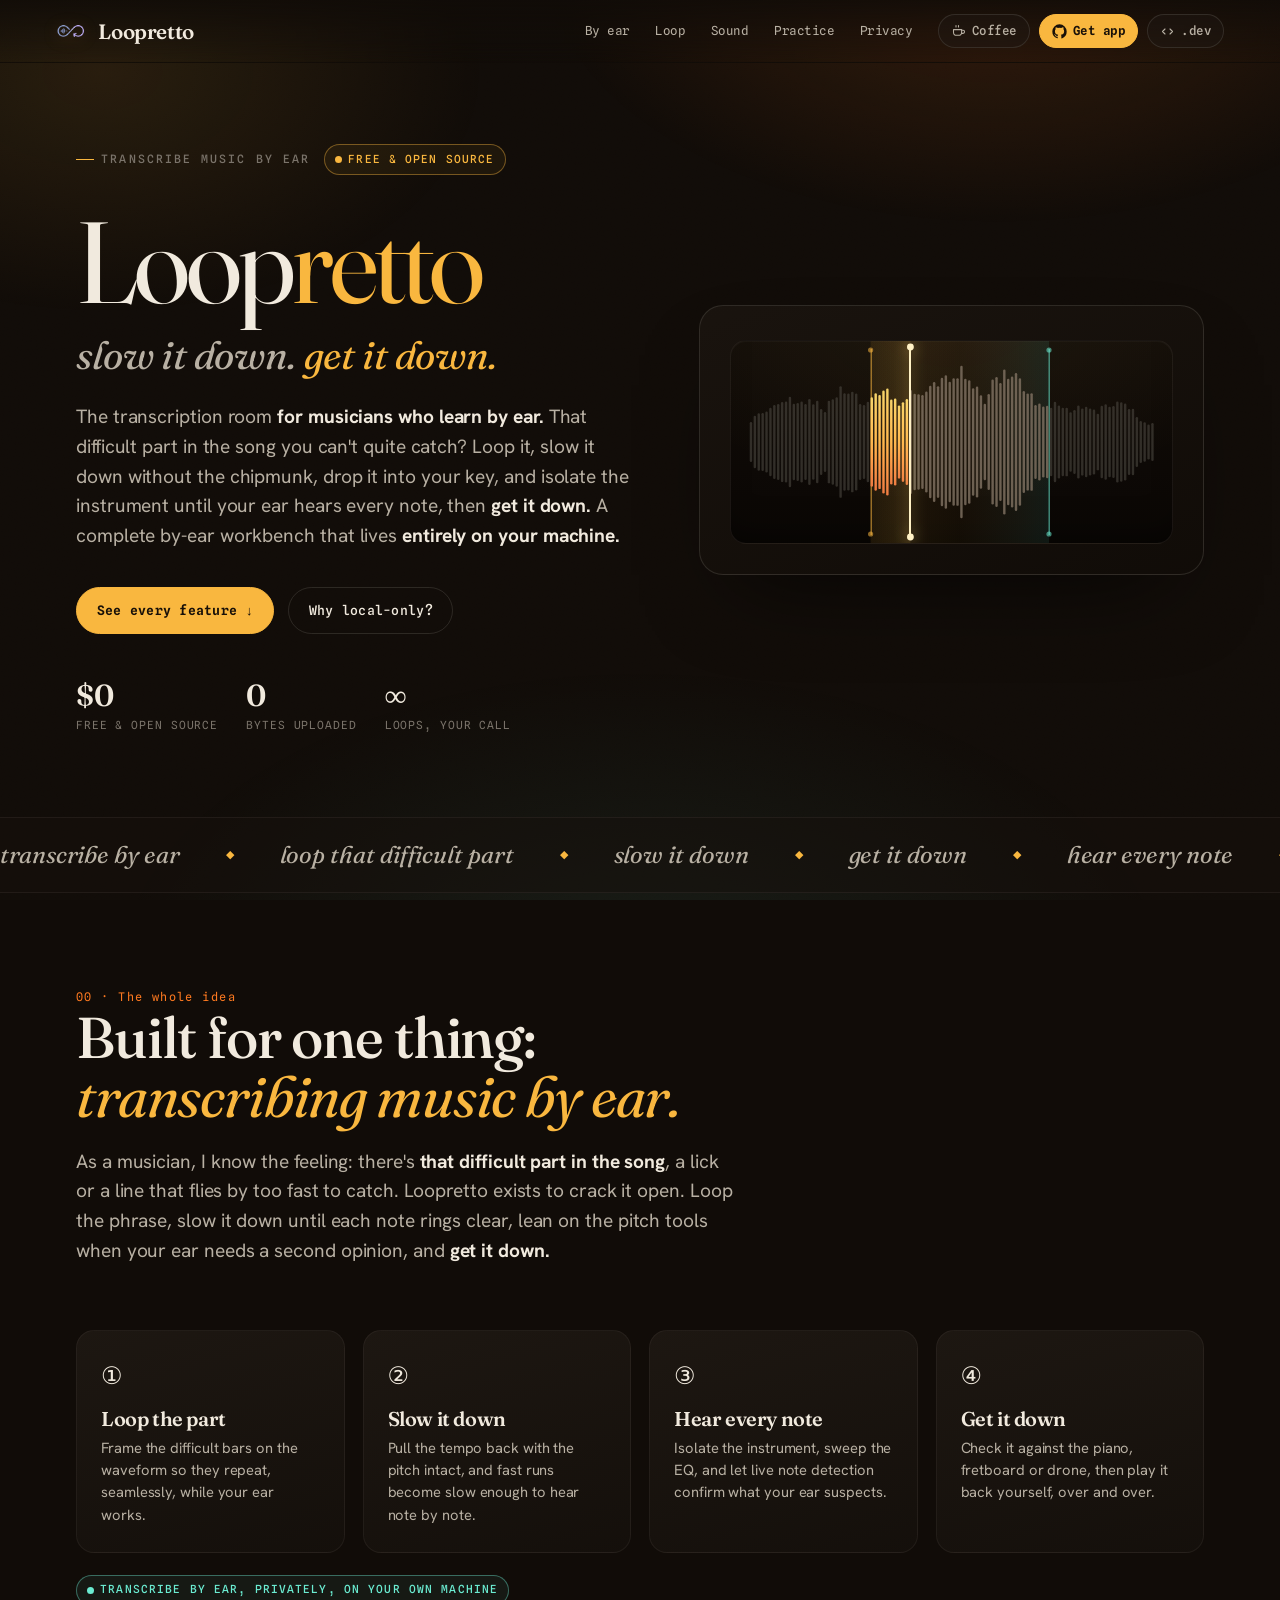
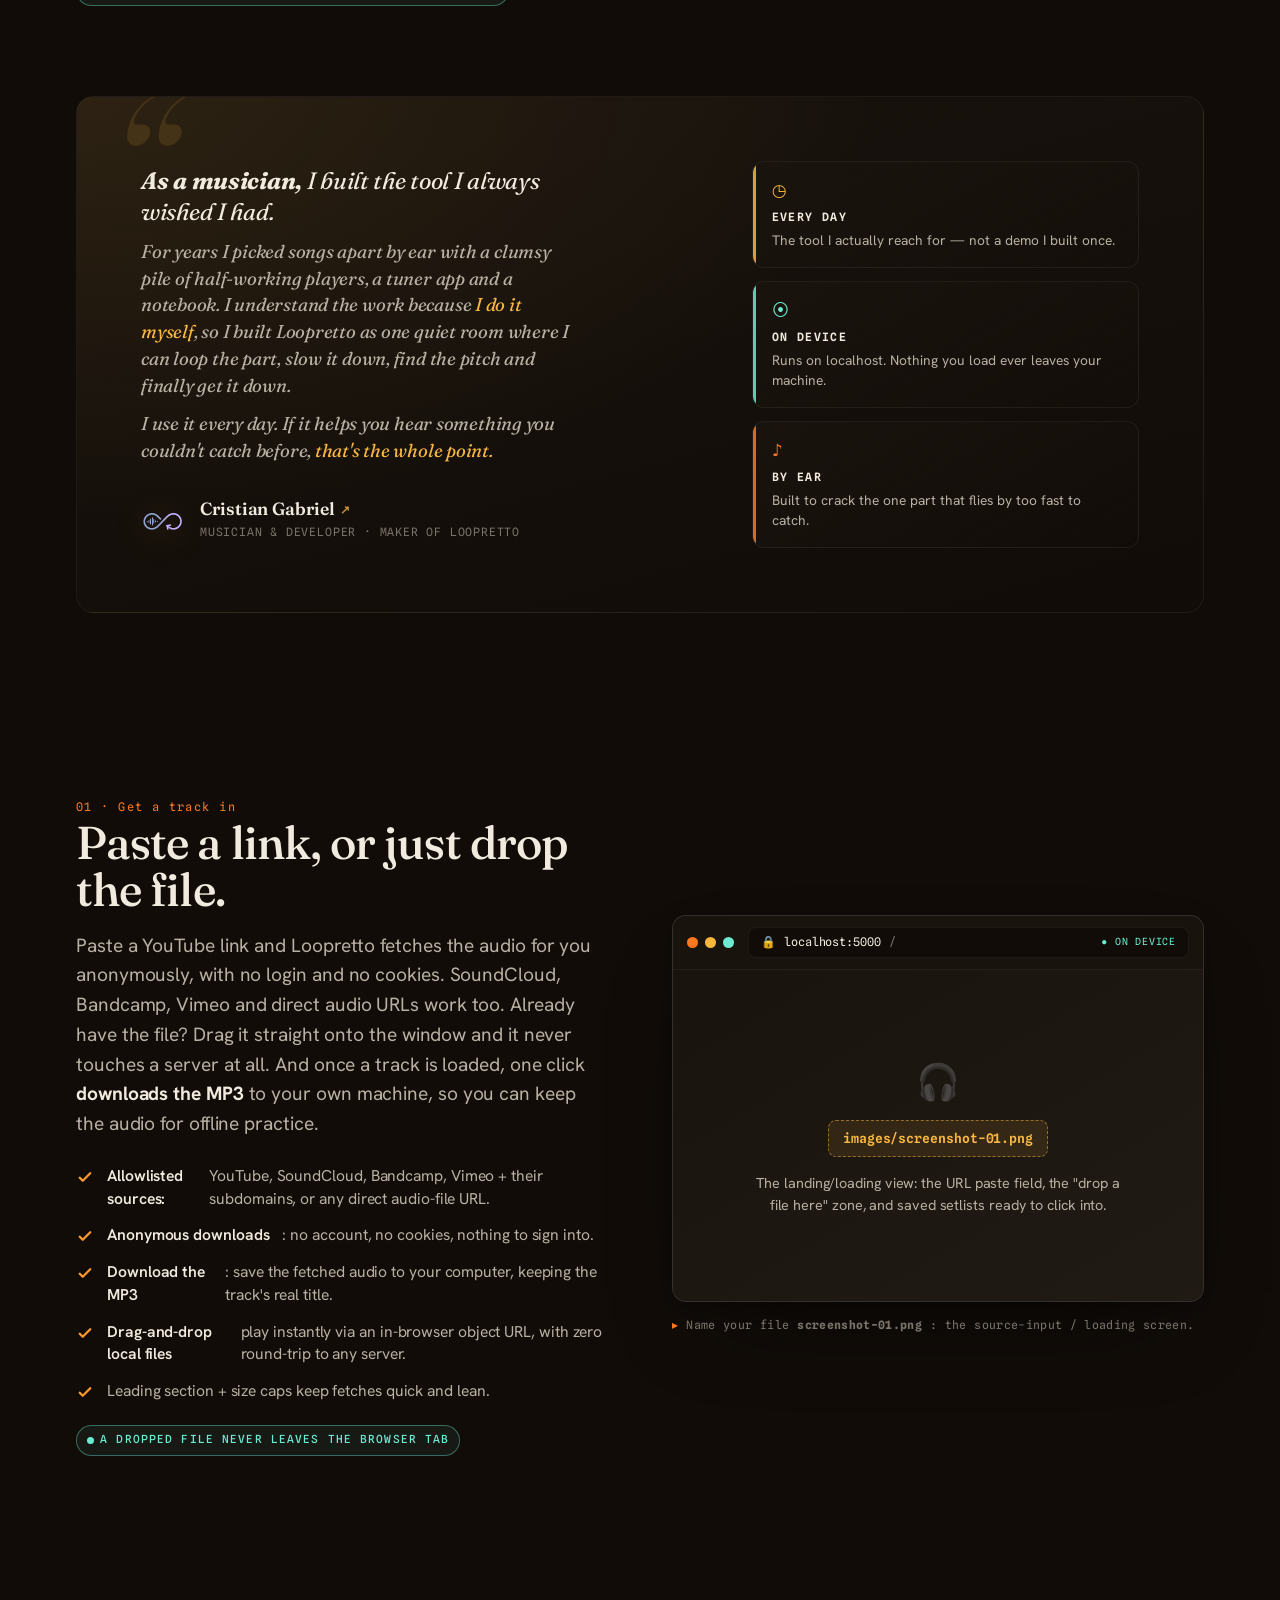
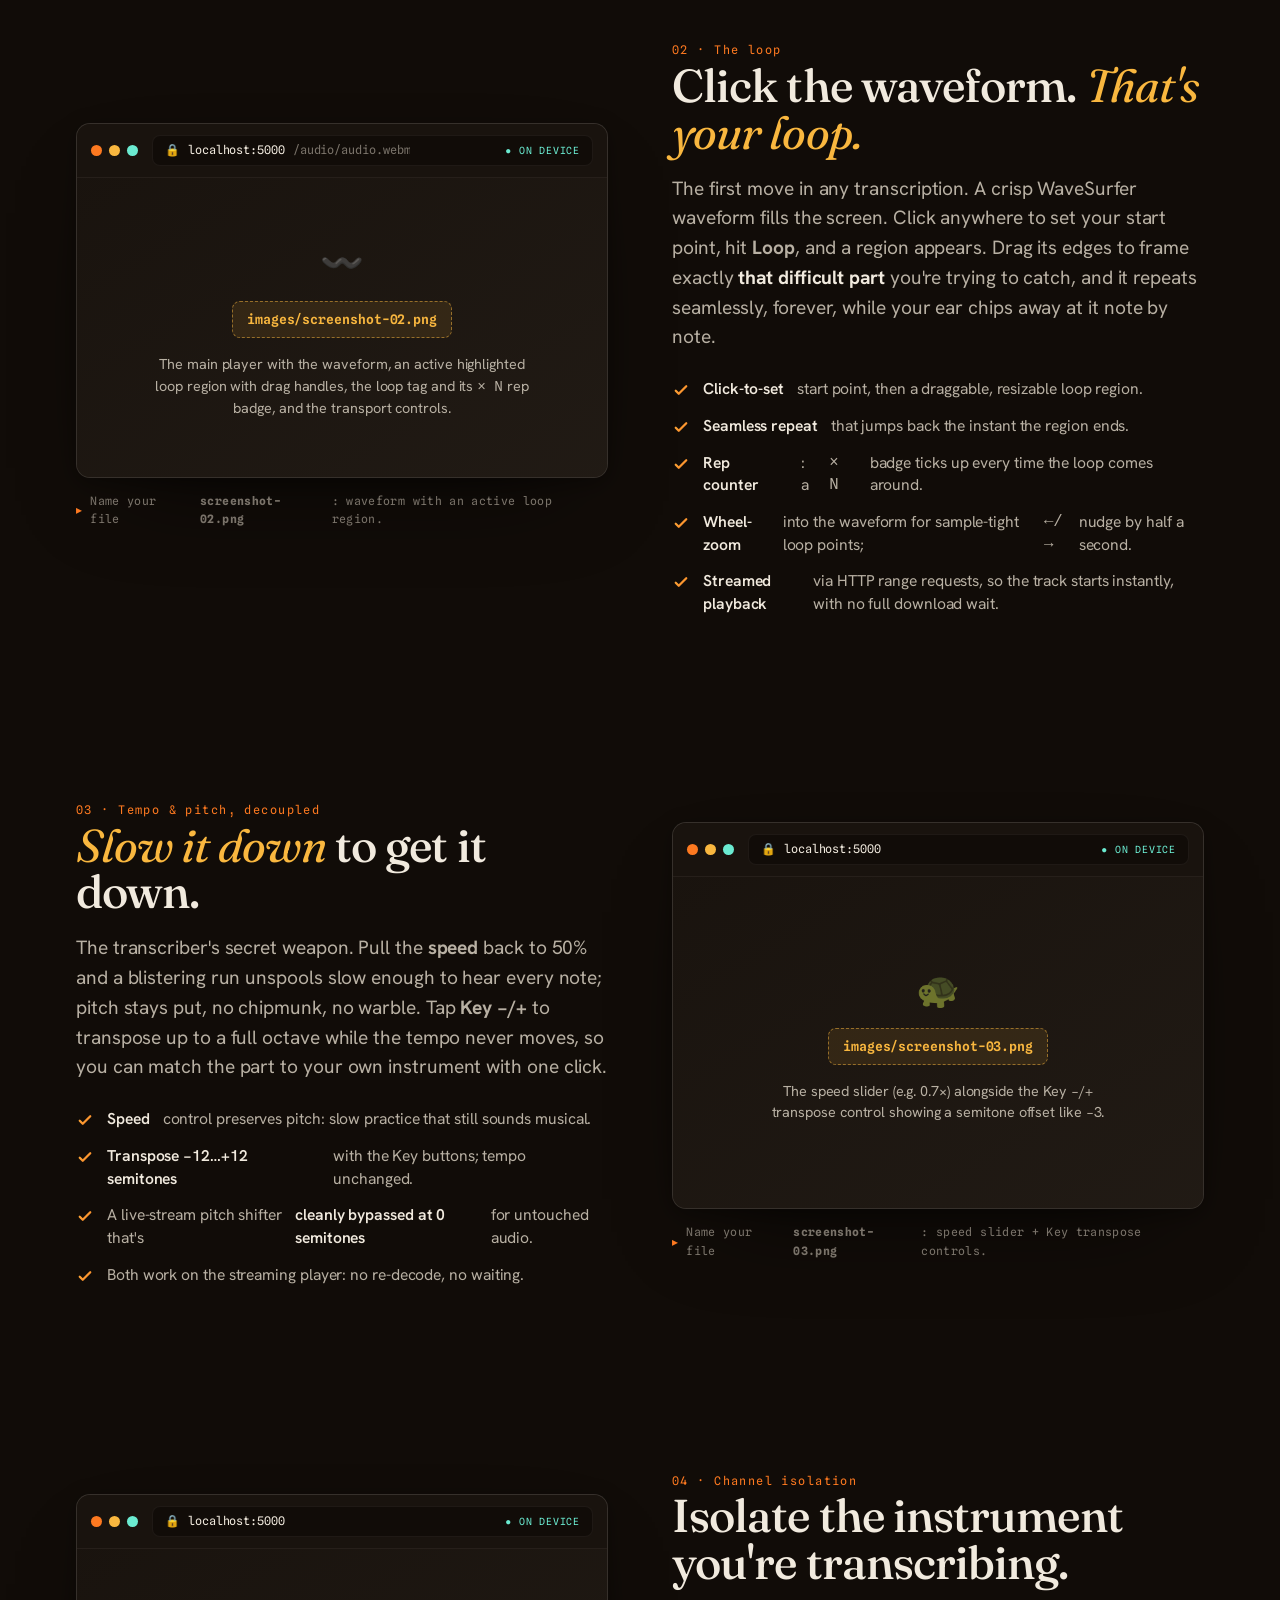
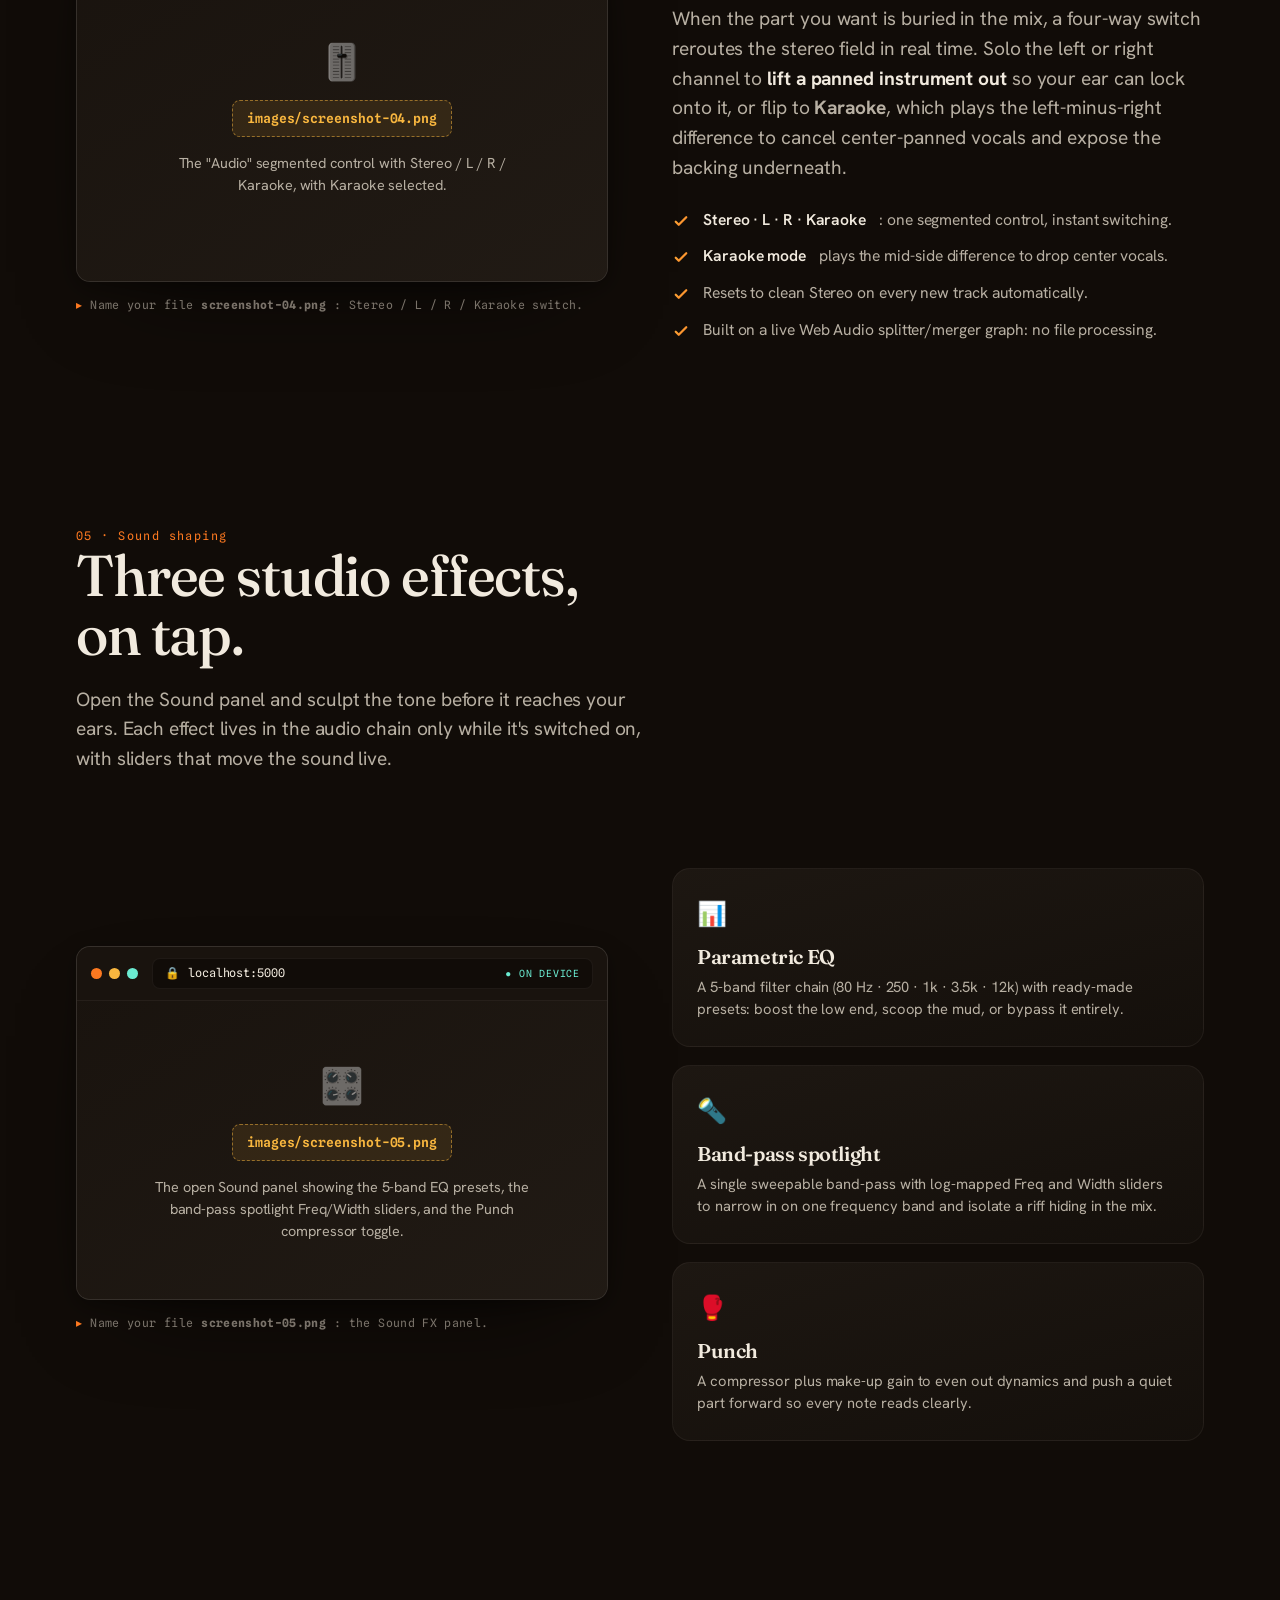
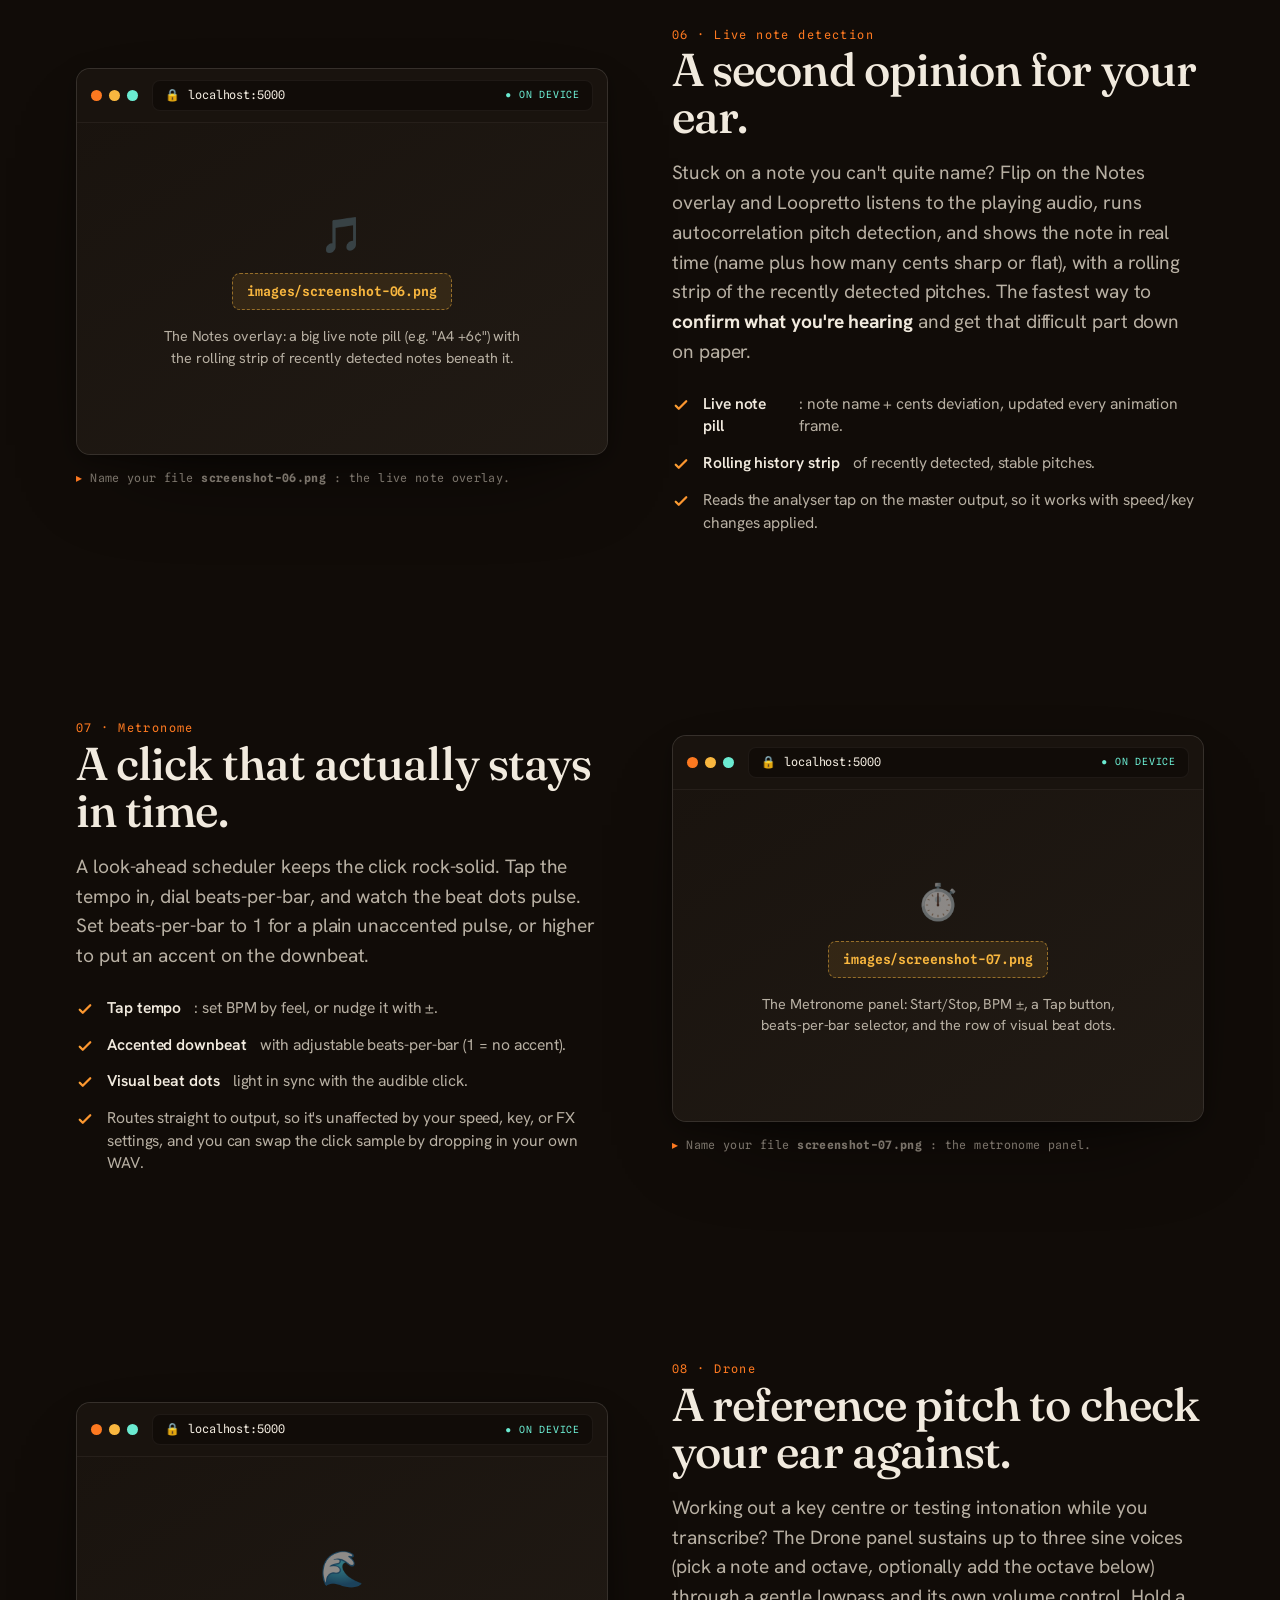
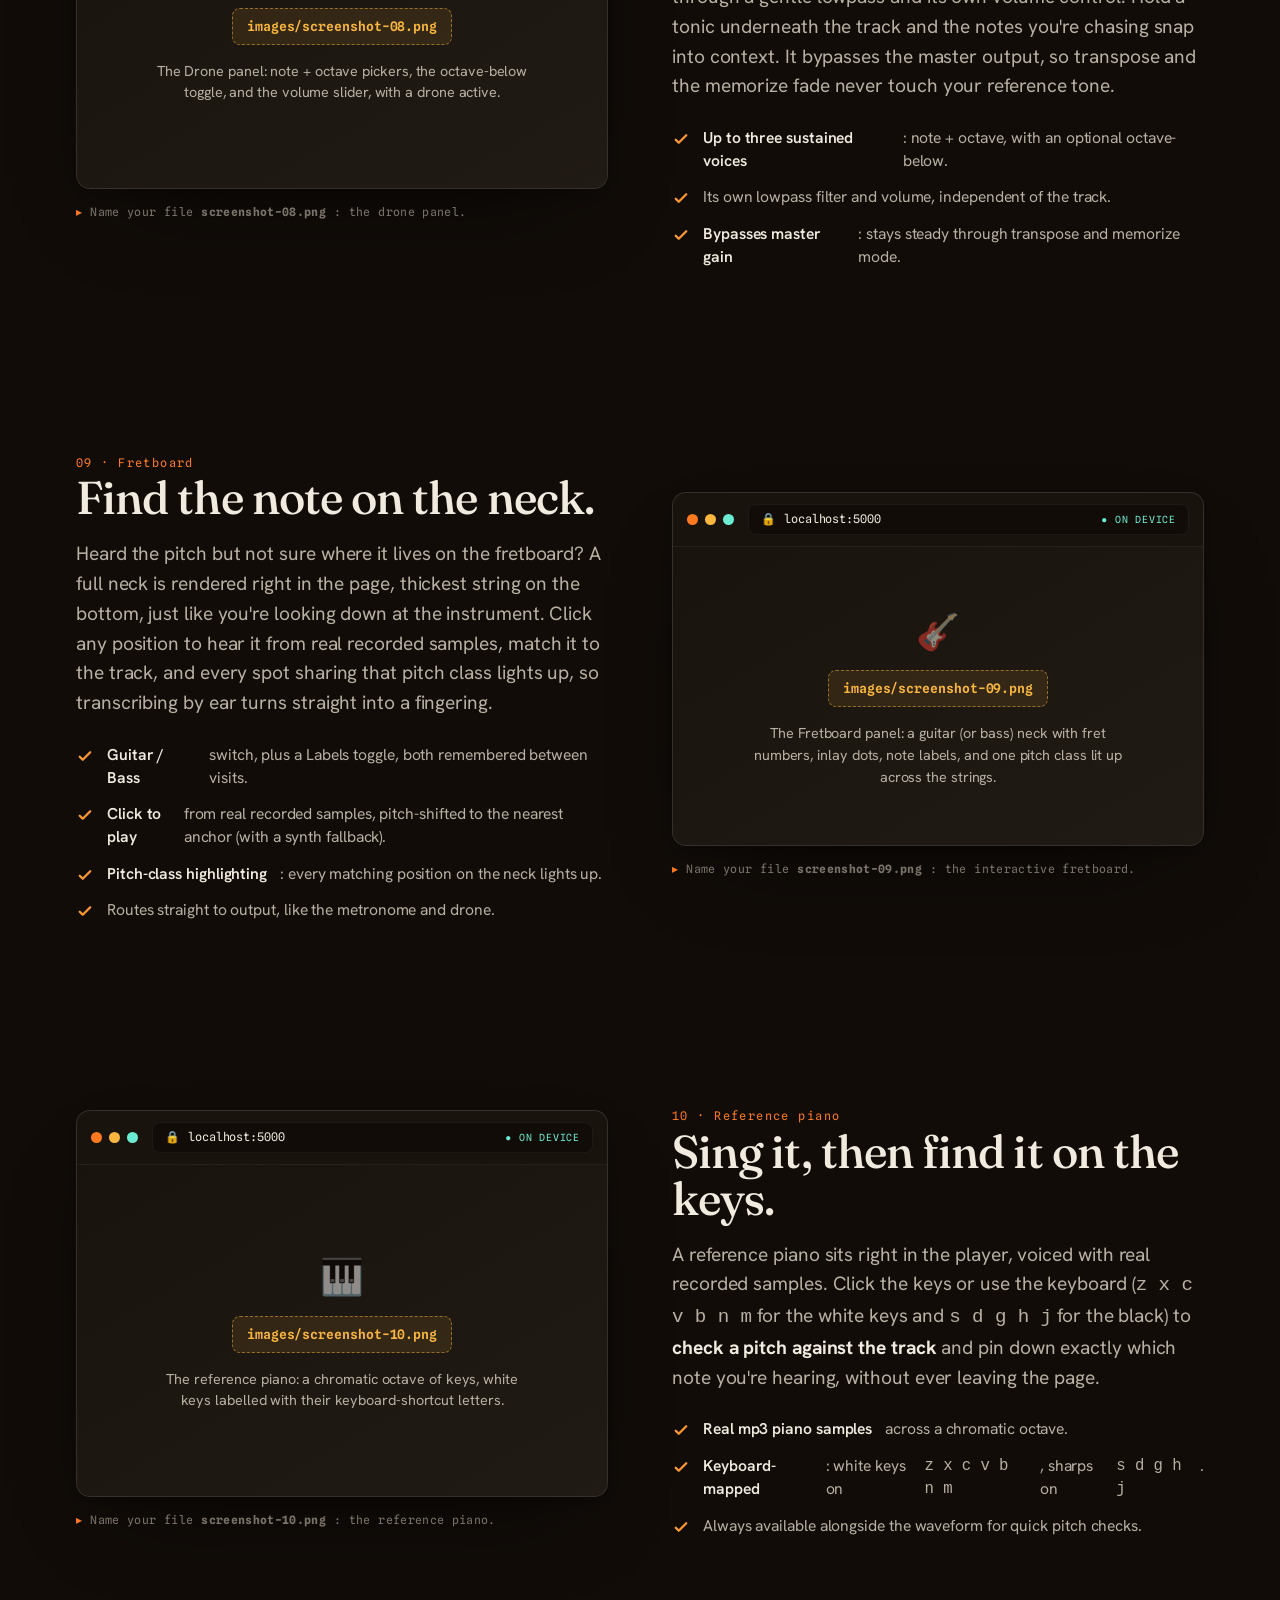
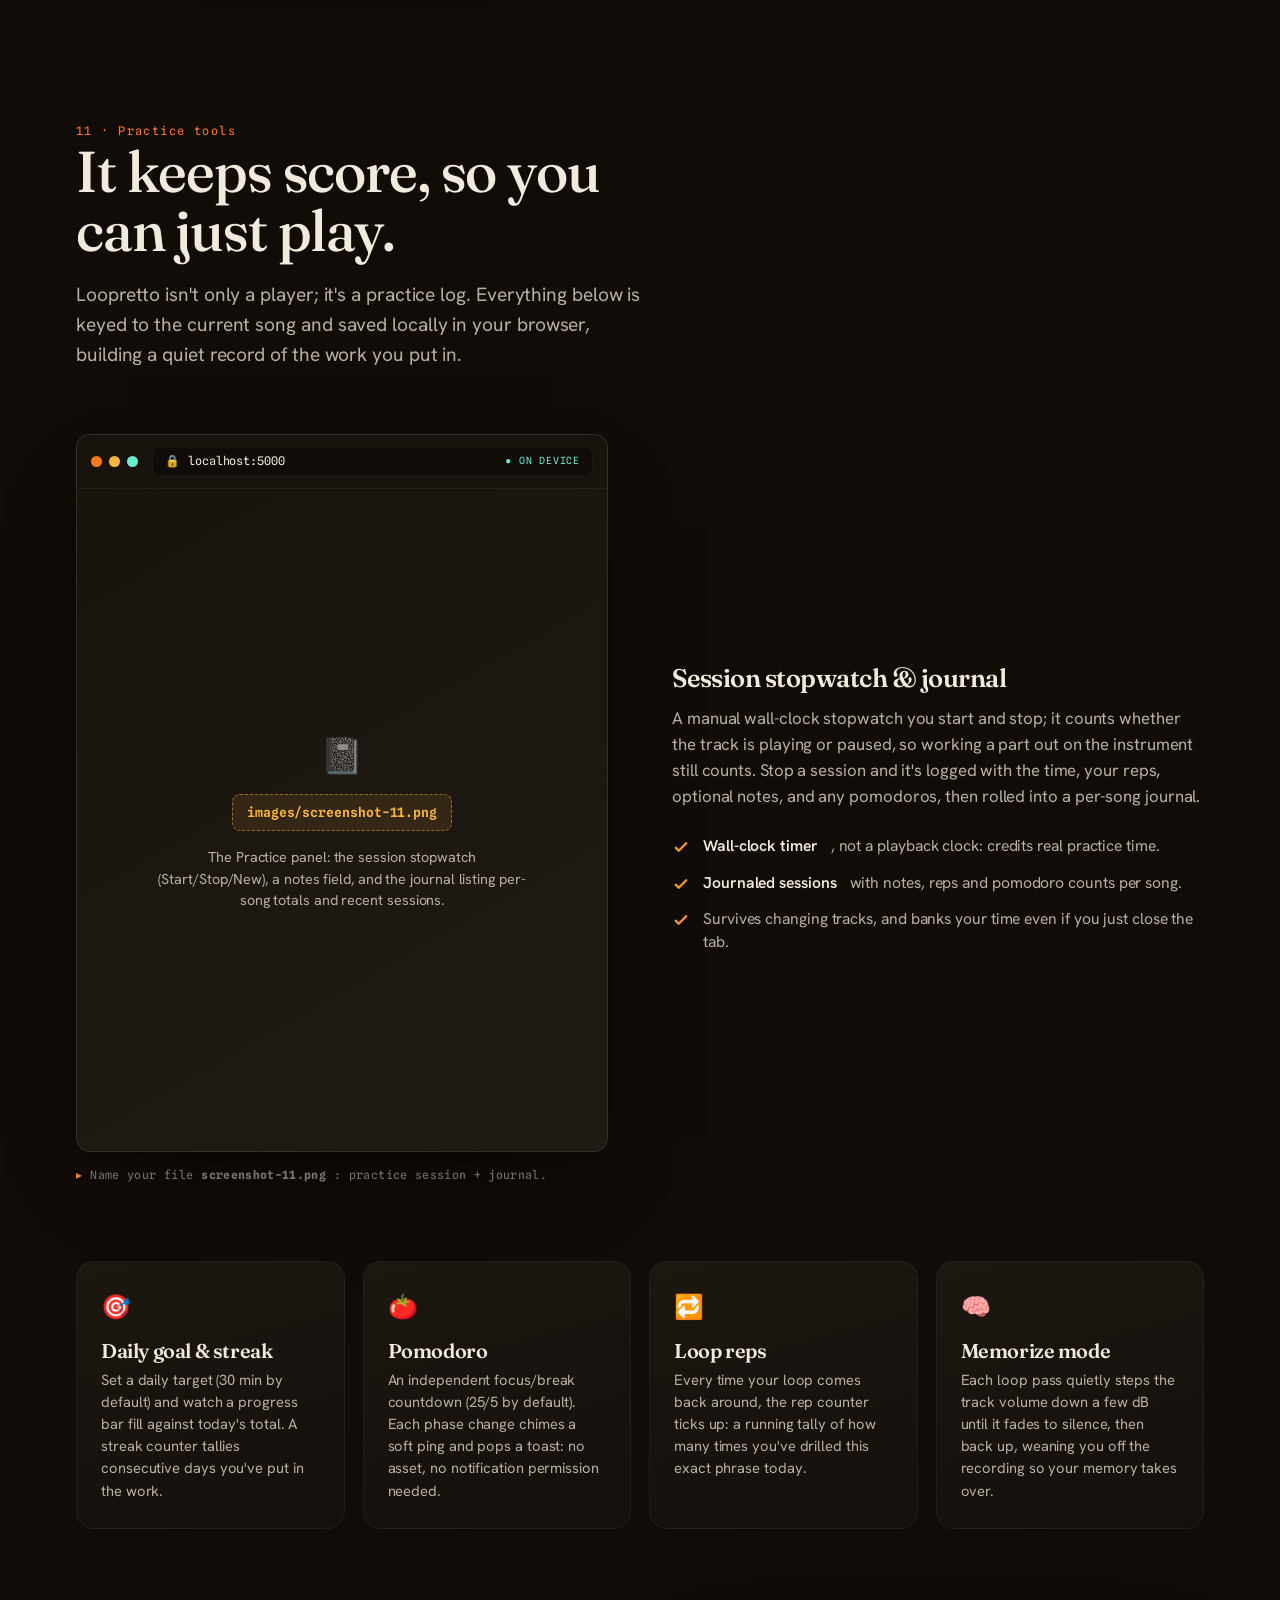
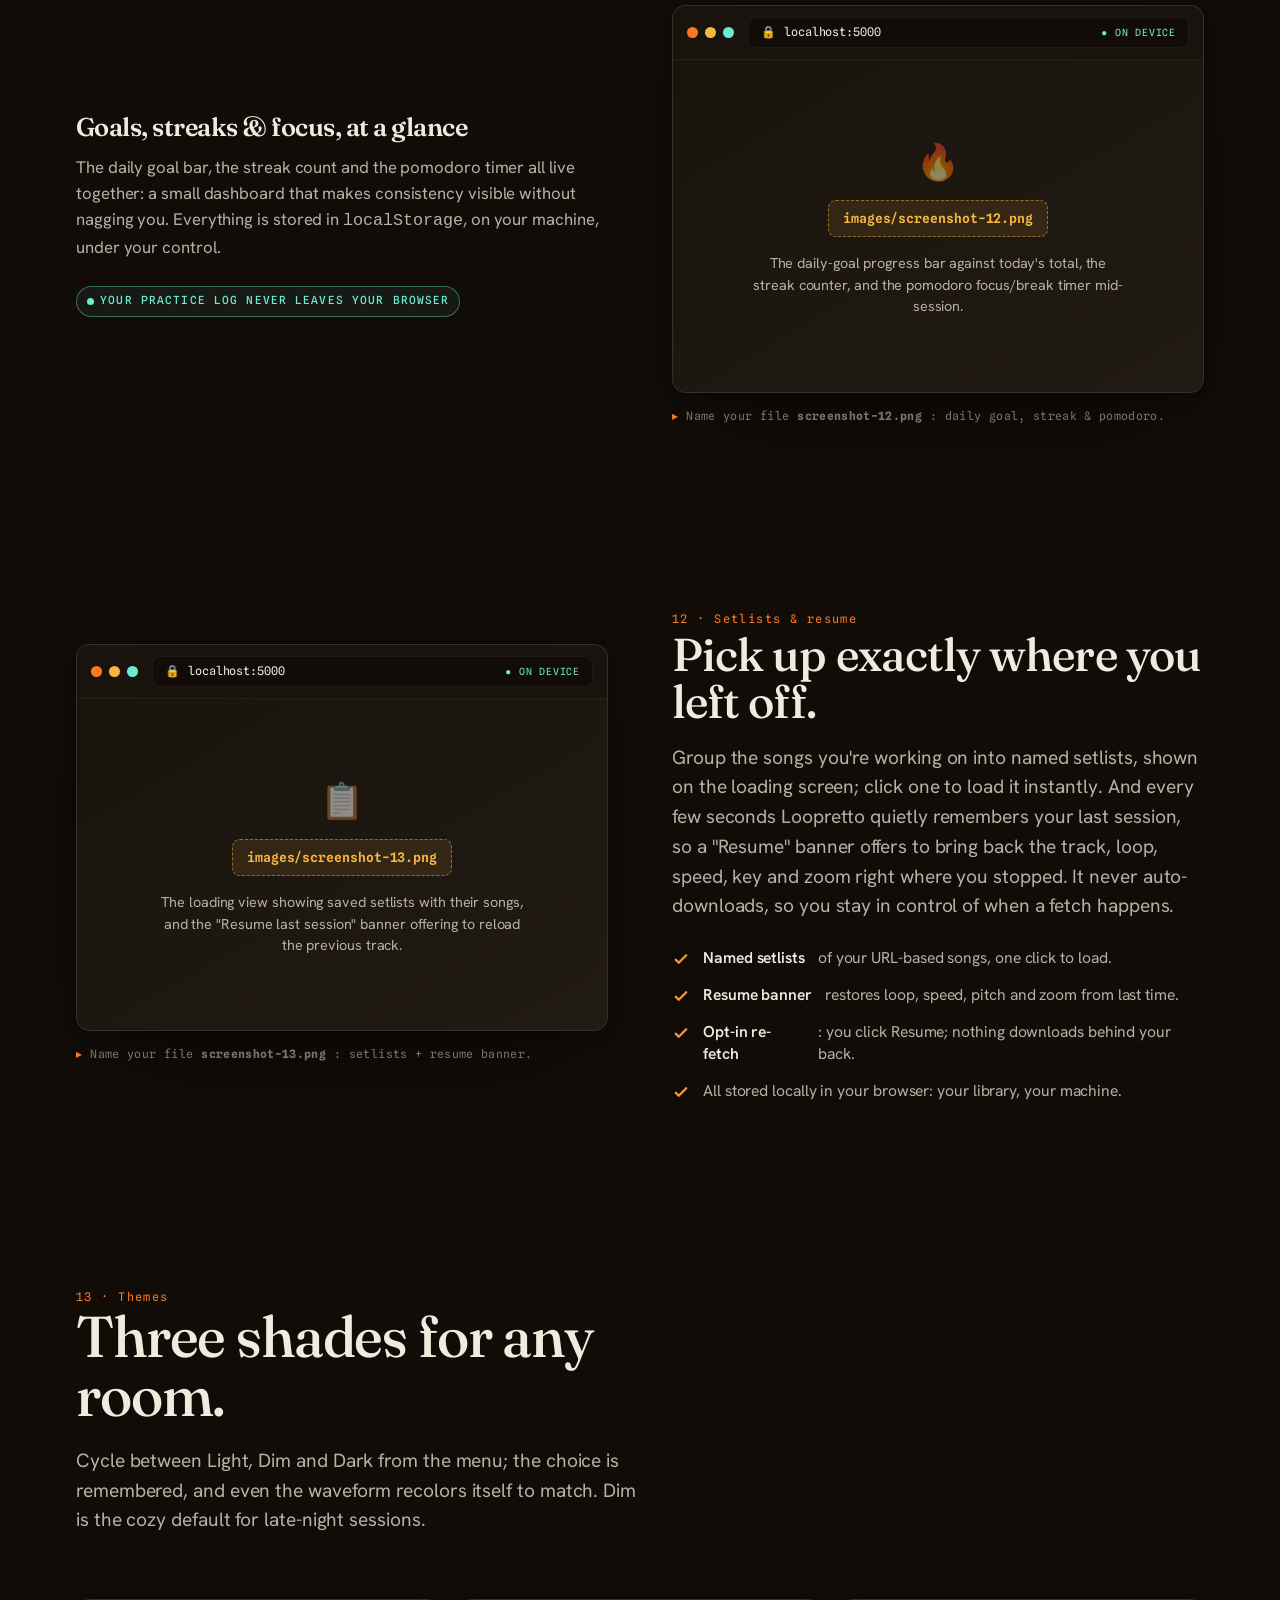
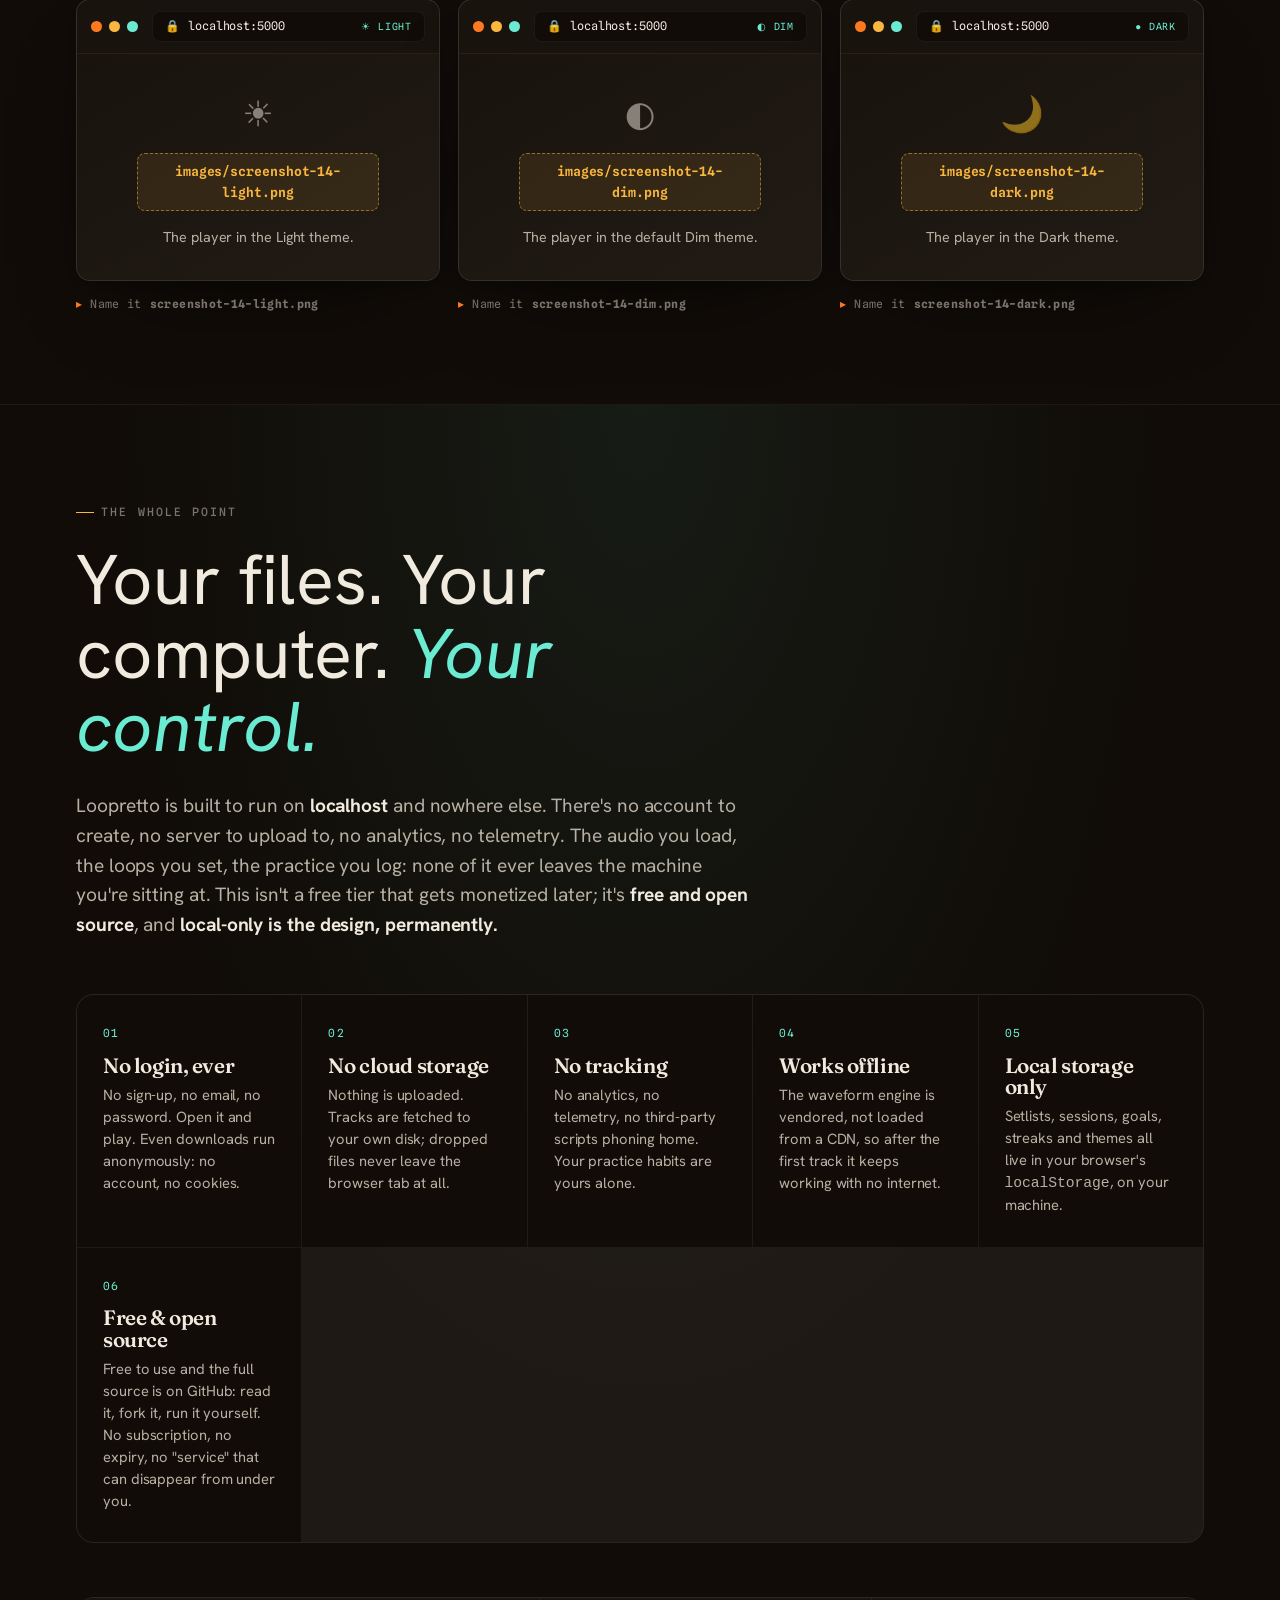
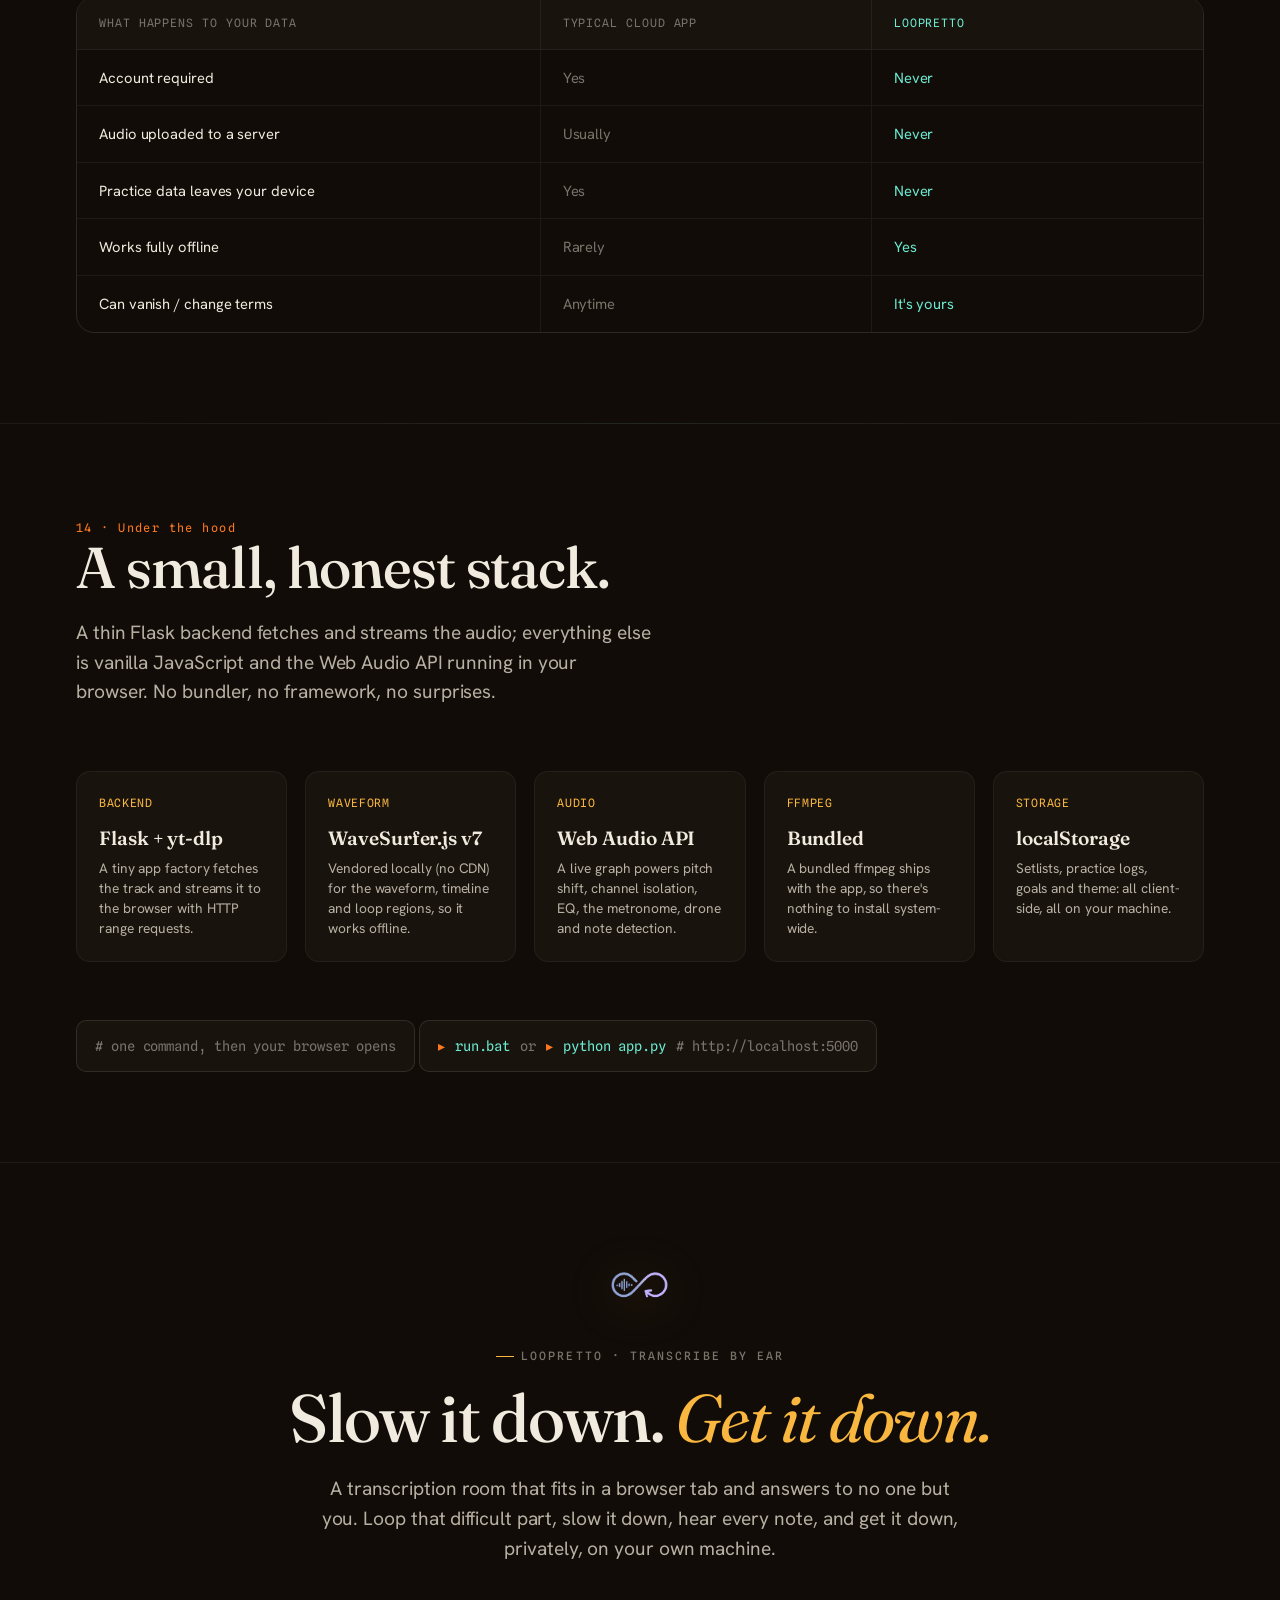
==== commit 35c2429a: "release ready" ====
--- a/loopretto/index.html
+++ b/loopretto/index.html
@@ -158,13 +158,36 @@
 .navlinks a{ font-family:var(--font-mono); font-size:0.78rem; letter-spacing:0.04em; color:var(--ink-dim); transition:color .2s; }
 .navlinks a:hover{ color:var(--ink); }
 .navlinks .local-badge{ font-size:0.64rem; }
-@media(max-width:760px){ .navlinks a:not(.local-badge){ display:none; } }
+@media(max-width:760px){
+  .navlinks > a{ display:none; }            /* hide section anchors, keep the CTAs */
+  .navlinks{ gap:9px; }
+  .nav-cta{ gap:7px; }
+  .nav-btn{ padding:0.5em; }                /* collapse to icon-only */
+  .nav-btn .nav-btn-label{ display:none; }
+}
 
 /* brand logo + nav icon links */
 .brand-logo{ width:30px; height:30px; object-fit:contain; display:block; filter:drop-shadow(0 2px 8px oklch(0.82 0.15 78 / 0.25)); }
 .icon-link{ display:inline-flex; color:var(--ink-dim); transition:color .2s, transform .2s var(--ease); }
 .icon-link svg{ width:21px; height:21px; }
 .icon-link:hover{ color:var(--amber); transform:translateY(-2px); }
+
+/* nav CTAs: coffee / get app / .dev — pill buttons, "Get app" is the amber primary */
+.nav-cta{ display:inline-flex; align-items:center; gap:9px; }
+.nav-btn{
+  display:inline-flex; align-items:center; gap:0.5em;
+  font-family:var(--font-mono); font-size:0.74rem; font-weight:500; letter-spacing:0.03em;
+  padding:0.5em 0.95em; border-radius:999px; border:1px solid var(--line);
+  color:var(--ink-dim); background:oklch(0.225 0.015 64 / 0.45);
+  white-space:nowrap;
+  transition:transform .2s var(--ease), border-color .2s, color .2s, background .2s, box-shadow .2s;
+}
+.nav-btn svg{ width:15px; height:15px; flex:none; }
+.nav-btn:hover{ transform:translateY(-2px); color:var(--ink); border-color:var(--ink); }
+.nav-btn.coffee:hover{ color:var(--amber); border-color:oklch(0.82 0.15 78 / 0.6); background:oklch(0.82 0.15 78 / 0.1); }
+.nav-btn.dev:hover{ color:var(--mint); border-color:oklch(0.86 0.12 178 / 0.6); background:oklch(0.86 0.12 178 / 0.08); }
+.nav-btn.primary{ background:var(--amber); color:oklch(0.18 0.02 64); border-color:var(--amber); font-weight:600; }
+.nav-btn.primary:hover{ color:oklch(0.18 0.02 64); box-shadow:0 12px 30px -12px oklch(0.82 0.15 78 / 0.55); }
 
 /* ============================================================
    Hero
@@ -200,15 +223,17 @@
   padding:34px 30px 30px;
   box-shadow:0 40px 90px -40px oklch(0 0 0 / 0.7);
 }
-.eq-card .corner{ position:absolute; top:16px; right:18px; font-family:var(--font-mono); font-size:0.66rem; color:var(--ink-faint); letter-spacing:0.1em; }
-.eq{ display:flex; align-items:flex-end; gap:5px; height:160px; margin-top:8px; }
-.eq span{ flex:1; background:linear-gradient(to top, var(--ember), var(--amber)); border-radius:3px; opacity:0.92; animation:bar 1.4s var(--ease) infinite alternate; }
-@keyframes bar{ from{ height:12%; } to{ height:96%; } }
-.eq-foot{ display:flex; justify-content:space-between; margin-top:20px; align-items:center; }
-.eq-foot .lbl{ font-family:var(--font-mono); font-size:0.72rem; color:var(--ink-dim); }
-.loopbar{ height:6px; border-radius:6px; background:var(--surface-2); position:relative; margin-top:14px; overflow:hidden; }
-.loopbar i{ position:absolute; top:0; bottom:0; left:24%; width:34%; background:linear-gradient(90deg,var(--mint),oklch(0.86 0.12 178 / 0.5)); border-radius:6px; animation:loop 3.2s var(--ease) infinite; }
-@keyframes loop{ 0%{ left:24%; } 50%{ left:42%; } 100%{ left:24%; } }
+/* Looping waveform: a static waveform with a highlighted loop region
+   and a playhead that sweeps it over and over (the core Loopretto gesture). */
+.loop-wave{
+  position:relative; height:204px; border-radius:16px; overflow:hidden;
+  border:1px solid var(--line-soft);
+  background:
+    radial-gradient(120% 150% at 50% -10%, oklch(0.82 0.15 78 / 0.05), transparent 60%),
+    linear-gradient(180deg, oklch(0.168 0.012 64), oklch(0.13 0.01 64));
+  box-shadow:inset 0 1px 0 oklch(1 0 0 / 0.03), inset 0 -26px 46px -34px oklch(0 0 0 / 0.85);
+}
+.loop-wave canvas{ position:absolute; inset:0; width:100%; height:100%; display:block; }
 
 /* ============================================================
    Marquee strip
@@ -409,17 +434,71 @@
   font-size:clamp(9rem,17vw,15rem); line-height:1;
   color:oklch(0.82 0.15 78 / 0.13); pointer-events:none; z-index:0;
 }
-.makers-note .mn-body{ position:relative; z-index:1; max-width:46ch; }
+/* Two-column note: quote on the left, supporting pillars on the right */
+.makers-note .mn-grid{
+  position:relative; z-index:1;
+  display:grid; grid-template-columns:1.2fr 0.85fr;
+  gap:clamp(34px,5vw,64px); align-items:center;
+}
+.makers-note .mn-body{ max-width:48ch; }
 .makers-note p{
   font-family:var(--font-display); font-weight:400; font-style:italic;
-  font-size:clamp(1.25rem,2.5vw,1.95rem); line-height:1.36;
-  letter-spacing:-0.015em; color:var(--ink);
-}
-.makers-note p + p{ margin-top:0.65em; }
+  font-size:clamp(0.98rem,1.45vw,1.32rem); line-height:1.45;
+  letter-spacing:-0.012em; color:var(--ink-dim);
+}
+/* Opening line stays the loudest — a touch larger, full ink */
+.makers-note p.mn-open{
+  font-size:clamp(1.15rem,1.85vw,1.62rem); line-height:1.32;
+  color:var(--ink); margin-bottom:0.2em;
+}
+.makers-note p + p{ margin-top:0.6em; }
 .makers-note p em{ color:var(--amber); font-style:italic; }
+
+/* Supporting pillars */
+.makers-note .mn-pillars{ display:flex; flex-direction:column; gap:13px; }
+.makers-note .mn-pill{
+  position:relative;
+  border:1px solid var(--line-soft); border-radius:calc(var(--r) - 6px);
+  background:linear-gradient(150deg, var(--bg-2), oklch(0 0 0 / 0));
+  padding:16px 18px 16px 19px; overflow:hidden;
+  transition:border-color .25s var(--ease), transform .25s var(--ease);
+}
+.makers-note .mn-pill::before{
+  content:""; position:absolute; left:0; top:0; bottom:0; width:3px; background:var(--pc);
+  opacity:0.85;
+}
+.makers-note .mn-pill:hover{ border-color:var(--line); transform:translateX(4px); }
+.makers-note .mn-pill-ic{
+  font-size:1.05rem; color:var(--pc); line-height:1;
+  display:inline-block; margin-bottom:9px;
+}
+.makers-note .mn-pill b{
+  font-family:var(--font-mono); font-weight:600; font-size:0.72rem;
+  letter-spacing:0.12em; text-transform:uppercase; color:var(--ink);
+  display:block; margin-bottom:5px;
+}
+.makers-note .mn-pill p{
+  font-family:var(--font-body); font-style:normal; font-weight:400;
+  font-size:0.86rem; line-height:1.45; letter-spacing:0; color:var(--ink-dim); margin:0;
+}
+@media (max-width:760px){
+  .makers-note .mn-grid{ grid-template-columns:1fr; gap:30px; }
+}
 .makers-note .sign{ display:flex; align-items:center; gap:15px; margin-top:34px; }
 .makers-note .sign img{ width:44px; height:44px; object-fit:contain; filter:drop-shadow(0 4px 16px oklch(0.82 0.15 78 / 0.3)); }
 .makers-note .sign .who b{ font-family:var(--font-display); font-size:1.1rem; font-weight:600; display:block; line-height:1.1; }
+.makers-note .sign .who b a{
+  color:inherit; text-decoration:none;
+  display:inline-flex; align-items:baseline; gap:0.28em;
+  transition:color .2s var(--ease);
+}
+.makers-note .sign .who b a:hover{ color:var(--amber); }
+.makers-note .sign .who b a .ext-arrow{
+  font-size:0.7em; color:var(--amber);
+  transform:translateY(-0.05em);
+  opacity:0.75; transition:transform .2s var(--ease), opacity .2s var(--ease);
+}
+.makers-note .sign .who b a:hover .ext-arrow{ transform:translate(0.12em,-0.18em); opacity:1; }
 .makers-note .sign .who span{ font-family:var(--font-mono); font-size:0.72rem; letter-spacing:0.07em; color:var(--ink-faint); text-transform:uppercase; }
 
 /* ============================================================
@@ -451,10 +530,32 @@
     <a href="#sound">Sound</a>
     <a href="#practice">Practice</a>
     <a href="#privacy">Privacy</a>
-    <a class="icon-link" href="https://github.com/cristiangabriel88/loopretto" target="_blank" rel="noopener" aria-label="Loopretto on GitHub" title="View on GitHub">
-      <svg viewBox="0 0 24 24" aria-hidden="true"><path fill="currentColor" d="M12 .5A11.5 11.5 0 0 0 .5 12a11.5 11.5 0 0 0 7.86 10.92c.58.1.79-.25.79-.56v-2c-3.2.7-3.88-1.37-3.88-1.37-.53-1.34-1.29-1.7-1.29-1.7-1.05-.72.08-.7.08-.7 1.16.08 1.77 1.19 1.77 1.19 1.03 1.77 2.7 1.26 3.36.96.1-.75.4-1.26.73-1.55-2.55-.29-5.24-1.28-5.24-5.69 0-1.26.45-2.29 1.19-3.1-.12-.29-.52-1.46.11-3.05 0 0 .97-.31 3.18 1.18a11 11 0 0 1 5.8 0c2.2-1.49 3.17-1.18 3.17-1.18.63 1.59.23 2.76.11 3.05.74.81 1.19 1.84 1.19 3.1 0 4.42-2.69 5.39-5.25 5.68.41.36.78 1.05.78 2.12v3.14c0 .31.21.67.8.56A11.5 11.5 0 0 0 23.5 12 11.5 11.5 0 0 0 12 .5Z"/></svg>
-    </a>
-    <span class="local-badge"><span class="dot"></span>100% local</span>
+    <span class="nav-cta">
+      <a class="nav-btn coffee" href="https://ko-fi.com/s/1bd08ce885" target="_blank" rel="noopener"
+        title="Buy me a coffee" aria-label="Buy me a coffee">
+        <svg viewBox="0 0 24 24" fill="none" stroke="currentColor" stroke-width="1.7" stroke-linecap="round"
+          stroke-linejoin="round" aria-hidden="true">
+          <path d="M4 9h13v4a5 5 0 0 1-5 5H9a5 5 0 0 1-5-5V9Z" />
+          <path d="M17 10h2.2a2.5 2.5 0 0 1 0 5H17" />
+          <path d="M8 2.5v2.2M12 2.5v2.2" />
+        </svg>
+        <span class="nav-btn-label">Coffee</span>
+      </a>
+      <a class="nav-btn primary" href="https://github.com/cristiangabriel88/loopretto#readme" target="_blank"
+        rel="noopener" title="Get the app on GitHub" aria-label="Get the app on GitHub">
+        <svg viewBox="0 0 24 24" aria-hidden="true"><path fill="currentColor" d="M12 .5A11.5 11.5 0 0 0 .5 12a11.5 11.5 0 0 0 7.86 10.92c.58.1.79-.25.79-.56v-2c-3.2.7-3.88-1.37-3.88-1.37-.53-1.34-1.29-1.7-1.29-1.7-1.05-.72.08-.7.08-.7 1.16.08 1.77 1.19 1.77 1.19 1.03 1.77 2.7 1.26 3.36.96.1-.75.4-1.26.73-1.55-2.55-.29-5.24-1.28-5.24-5.69 0-1.26.45-2.29 1.19-3.1-.12-.29-.52-1.46.11-3.05 0 0 .97-.31 3.18 1.18a11 11 0 0 1 5.8 0c2.2-1.49 3.17-1.18 3.17-1.18.63 1.59.23 2.76.11 3.05.74.81 1.19 1.84 1.19 3.1 0 4.42-2.69 5.39-5.25 5.68.41.36.78 1.05.78 2.12v3.14c0 .31.21.67.8.56A11.5 11.5 0 0 0 23.5 12 11.5 11.5 0 0 0 12 .5Z"/></svg>
+        <span class="nav-btn-label">Get app</span>
+      </a>
+      <a class="nav-btn dev" href="https://cristiangabriel.dev" target="_blank" rel="noopener"
+        title="Visit cristiangabriel.dev" aria-label="Visit cristiangabriel.dev">
+        <svg viewBox="0 0 24 24" fill="none" stroke="currentColor" stroke-width="1.8" stroke-linecap="round"
+          stroke-linejoin="round" aria-hidden="true">
+          <path d="m8 8-4 4 4 4" />
+          <path d="m16 8 4 4-4 4" />
+        </svg>
+        <span class="nav-btn-label">.dev</span>
+      </a>
+    </span>
   </div>
 </nav>
 
@@ -467,7 +568,6 @@
       <div class="copy reveal in">
         <div class="hero-kicker">
           <span class="tag">Transcribe music by ear</span>
-          <span class="local-badge"><span class="dot"></span>No cloud · No login</span>
           <span class="local-badge amber"><span class="dot"></span>Free &amp; open source</span>
         </div>
         <h1 class="display">Loop<span class="retto" style="color:var(--amber)">retto</span><span class="serif-accent" style="display:block;font-size:0.34em;color:var(--ink-dim);margin-top:0.4em;letter-spacing:-0.01em;">slow it down. <em class="it">get it down.</em></span></h1>
@@ -485,13 +585,9 @@
 
       <div class="reveal in d2">
         <div class="eq-card">
-          <span class="corner">LOCALHOST · LIVE</span>
-          <div class="eq" id="eq"></div>
-          <div class="eq-foot">
-            <span class="lbl">A·minor · 84 bpm · −3 st</span>
-            <span class="local-badge amber"><span class="dot"></span>on device</span>
-          </div>
-          <div class="loopbar"><i></i></div>
+          <div class="loop-wave">
+            <canvas id="loopWave"></canvas>
+          </div>
         </div>
       </div>
     </div>
@@ -543,17 +639,38 @@
 <section id="maker" class="maker">
   <div class="wrap">
     <div class="makers-note reveal">
-      <div class="mn-body">
-        <p><b style="color:var(--ink)">As a musician,</b> I built the tool I always wished I had.</p>
-        <p>For years I picked songs apart by ear with a clumsy pile of half-working players, a tuner app and a notebook. I understand the work because <em>I do it myself</em>, so I built Loopretto as one quiet room where I can loop the part, slow it down, find the pitch and finally get it down.</p>
-        <p>I use it every day. If it helps you hear something you couldn't catch before, <em>that's the whole point.</em></p>
-      </div>
-      <div class="sign">
-        <img src="images/logo-mark.png" alt="" aria-hidden="true" />
-        <div class="who">
-          <b>Cristian Gabriel</b>
-          <span>Musician &amp; developer · maker of Loopretto</span>
+      <div class="mn-grid">
+        <div class="mn-main">
+          <div class="mn-body">
+            <p class="mn-open"><b style="color:var(--ink)">As a musician,</b> I built the tool I always wished I had.</p>
+            <p>For years I picked songs apart by ear with a clumsy pile of half-working players, a tuner app and a notebook. I understand the work because <em>I do it myself</em>, so I built Loopretto as one quiet room where I can loop the part, slow it down, find the pitch and finally get it down.</p>
+            <p>I use it every day. If it helps you hear something you couldn't catch before, <em>that's the whole point.</em></p>
+          </div>
+          <div class="sign">
+            <img src="images/logo-mark.png" alt="" aria-hidden="true" />
+            <div class="who">
+              <b><a href="https://cristiangabriel.dev" target="_blank" rel="noopener noreferrer">Cristian Gabriel<span class="ext-arrow" aria-hidden="true">↗</span></a></b>
+              <span>Musician &amp; developer · maker of Loopretto</span>
+            </div>
+          </div>
         </div>
+        <aside class="mn-pillars">
+          <div class="mn-pill" style="--pc:var(--amber);">
+            <span class="mn-pill-ic">◷</span>
+            <b>Every day</b>
+            <p>The tool I actually reach for — not a demo I built once.</p>
+          </div>
+          <div class="mn-pill" style="--pc:var(--mint);">
+            <span class="mn-pill-ic">⦿</span>
+            <b>On device</b>
+            <p>Runs on localhost. Nothing you load ever leaves your machine.</p>
+          </div>
+          <div class="mn-pill" style="--pc:var(--ember);">
+            <span class="mn-pill-ic">♪</span>
+            <b>By ear</b>
+            <p>Built to crack the one part that flies by too fast to catch.</p>
+          </div>
+        </aside>
       </div>
     </div>
   </div>
@@ -1182,7 +1299,6 @@
 
       <div class="hero-actions" style="justify-content:center;margin-top:30px;">
         <a class="btn ghost" href="#top">Back to top ↑</a>
-        <span class="local-badge"><span class="dot"></span>Runs 100% locally · localhost:5000</span>
       </div>
     </div>
     <div class="foot-bottom">
@@ -1203,20 +1319,130 @@
 const onScroll = () => nav.classList.toggle('scrolled', window.scrollY > 24);
 onScroll(); window.addEventListener('scroll', onScroll, { passive:true });
 
-/* ---- hero equalizer bars ---- */
-const eq = document.getElementById('eq');
-if (eq){
-  const N = 28;
+/* ---- hero looping waveform: a static waveform with a highlighted loop
+       region and a playhead that sweeps it over and over, the played
+       bars lighting up amber→mint behind it (the core Loopretto move) ---- */
+(function(){
+  const cv = document.getElementById('loopWave');
+  if (!cv) return;
+  const ctx = cv.getContext('2d');
+  const reduce = matchMedia('(prefers-reduced-motion: reduce)').matches;
+
+  const LOOP_A = 0.30, LOOP_B = 0.74;   // loop region, as fractions of width
+  const PERIOD = 3.4;                    // seconds per pass through the loop
+
+  // build a stable, musical-looking waveform envelope (sum of sines + jitter,
+  // shaped by an overall amplitude contour so it reads like a real phrase)
+  const N = 104;
+  let seed = 20240517;
+  const rnd = () => (seed = (seed*1664525 + 1013904223) & 0x7fffffff) / 0x7fffffff;
+  const amps = new Float32Array(N);
   for (let i=0;i<N;i++){
-    const b = document.createElement('span');
-    const d = (Math.random()*1.2).toFixed(2);
-    const dur = (0.9 + Math.random()*1.1).toFixed(2);
-    b.style.animationDelay = `-${d}s`;
-    b.style.animationDuration = `${dur}s`;
-    b.style.height = (15 + Math.random()*70) + '%';
-    eq.appendChild(b);
+    const u = i/(N-1);
+    const env = 0.32 + 0.68*Math.pow(Math.sin(Math.PI*u), 0.6);   // soft fade in/out
+    const tone = 0.55 + 0.45*Math.abs(
+      Math.sin(u*Math.PI*7.0) * 0.6 +
+      Math.sin(u*Math.PI*3.0 + 0.7) * 0.4 +
+      Math.sin(u*Math.PI*13.0 + 1.3) * 0.25
+    );
+    amps[i] = Math.max(0.07, Math.min(1, env * tone * (0.78 + 0.22*rnd())));
   }
-}
+
+  let W=0,H=0,dpr=1;
+  function resize(){
+    dpr = Math.min(2, window.devicePixelRatio||1);
+    const r = cv.getBoundingClientRect();
+    W=r.width; H=r.height;
+    cv.width=Math.round(W*dpr); cv.height=Math.round(H*dpr);
+    ctx.setTransform(dpr,0,0,dpr,0,0);
+  }
+  resize();
+  window.addEventListener('resize', resize, { passive:true });
+
+  const PAD = 18;                                   // horizontal inset
+  const lerp = (a,b,t)=> a + (b-a)*t;
+  const easeIO = t => t<0.5 ? 2*t*t : 1-Math.pow(-2*t+2,2)/2;
+
+  function draw(now){
+    const tSec = now/1000;
+    // playhead progress through the loop, 0..1 (gentle ease, restarts each pass)
+    const phase = reduce ? 0.46 : (tSec % PERIOD) / PERIOD;
+    const head = lerp(LOOP_A, LOOP_B, easeIO(phase));
+    // a brief glow burst right after the loop jumps back
+    const justLooped = Math.max(0, 1 - (phase / 0.12));
+
+    ctx.clearRect(0,0,W,H);
+    const innerW = W - PAD*2;
+    const xA = PAD + LOOP_A*innerW, xB = PAD + LOOP_B*innerW;
+    const xHead = PAD + head*innerW;
+    const mid = H/2;
+
+    // --- loop region wash + soft edge glow ---
+    const reg = ctx.createLinearGradient(xA,0,xB,0);
+    reg.addColorStop(0,   'oklch(0.82 0.15 78 / 0.10)');
+    reg.addColorStop(0.5, 'oklch(0.82 0.15 78 / 0.05)');
+    reg.addColorStop(1,   'oklch(0.86 0.12 178 / 0.09)');
+    ctx.fillStyle = reg;
+    ctx.fillRect(xA, 0, xB-xA, H);
+    // loop boundary markers
+    [[xA,'oklch(0.82 0.15 78 / 0.55)'],[xB,'oklch(0.86 0.12 178 / 0.55)']].forEach(([x,c])=>{
+      ctx.fillStyle = c; ctx.fillRect(Math.round(x)-0.5, 8, 1.5, H-16);
+      ctx.beginPath(); ctx.arc(x, 9, 2.6, 0, Math.PI*2); ctx.fill();
+      ctx.beginPath(); ctx.arc(x, H-9, 2.6, 0, Math.PI*2); ctx.fill();
+    });
+
+    // --- waveform bars (mirrored around the centre line) ---
+    const slot = innerW / N, bw = Math.max(2, slot*0.62);
+    for (let i=0;i<N;i++){
+      const fx = (i+0.5)/N;
+      const x = PAD + fx*innerW;
+      const h = amps[i] * (H*0.40);
+      const inLoop = fx >= LOOP_A && fx <= LOOP_B;
+      const played = inLoop && fx <= head;
+
+      let fill;
+      if (played){
+        // freshly played bars glow; brightness eases off toward the playhead's wake
+        const g = ctx.createLinearGradient(0, mid-h, 0, mid+h);
+        g.addColorStop(0, 'oklch(0.88 0.13 92)');
+        g.addColorStop(0.5, 'oklch(0.84 0.15 70)');
+        g.addColorStop(1, 'oklch(0.7 0.16 44)');
+        fill = g;
+      } else if (inLoop){
+        fill = 'oklch(0.55 0.03 72 / 0.85)';
+      } else {
+        fill = 'oklch(0.42 0.012 72 / 0.55)';
+      }
+      ctx.fillStyle = fill;
+      const r = Math.min(bw/2, 3);
+      ctx.beginPath();
+      ctx.roundRect(x - bw/2, mid - h, bw, h*2, r);
+      ctx.fill();
+    }
+
+    // --- played progress sheen inside the loop, up to the playhead ---
+    if (xHead > xA){
+      const sh = ctx.createLinearGradient(xA,0,xHead,0);
+      sh.addColorStop(0, 'oklch(0.82 0.15 78 / 0)');
+      sh.addColorStop(1, 'oklch(0.85 0.15 80 / 0.10)');
+      ctx.fillStyle = sh;
+      ctx.fillRect(xA, 0, xHead-xA, H);
+    }
+
+    // --- playhead: bright line + glow + cap, with a flash on loop-back ---
+    ctx.save();
+    ctx.shadowColor = 'oklch(0.92 0.13 88 / ' + (0.55 + 0.4*justLooped) + ')';
+    ctx.shadowBlur = 14 + 12*justLooped;
+    ctx.fillStyle = 'oklch(0.96 0.06 92)';
+    ctx.fillRect(Math.round(xHead)-1, 6, 2, H-12);
+    ctx.beginPath(); ctx.arc(xHead, 6, 3.4, 0, Math.PI*2); ctx.fill();
+    ctx.beginPath(); ctx.arc(xHead, H-6, 3.4, 0, Math.PI*2); ctx.fill();
+    ctx.restore();
+
+    if (!reduce) requestAnimationFrame(draw);
+  }
+  requestAnimationFrame(draw);
+})();
 
 /* ---- duplicate marquee for seamless loop ---- */
 const mq = document.getElementById('marquee');
